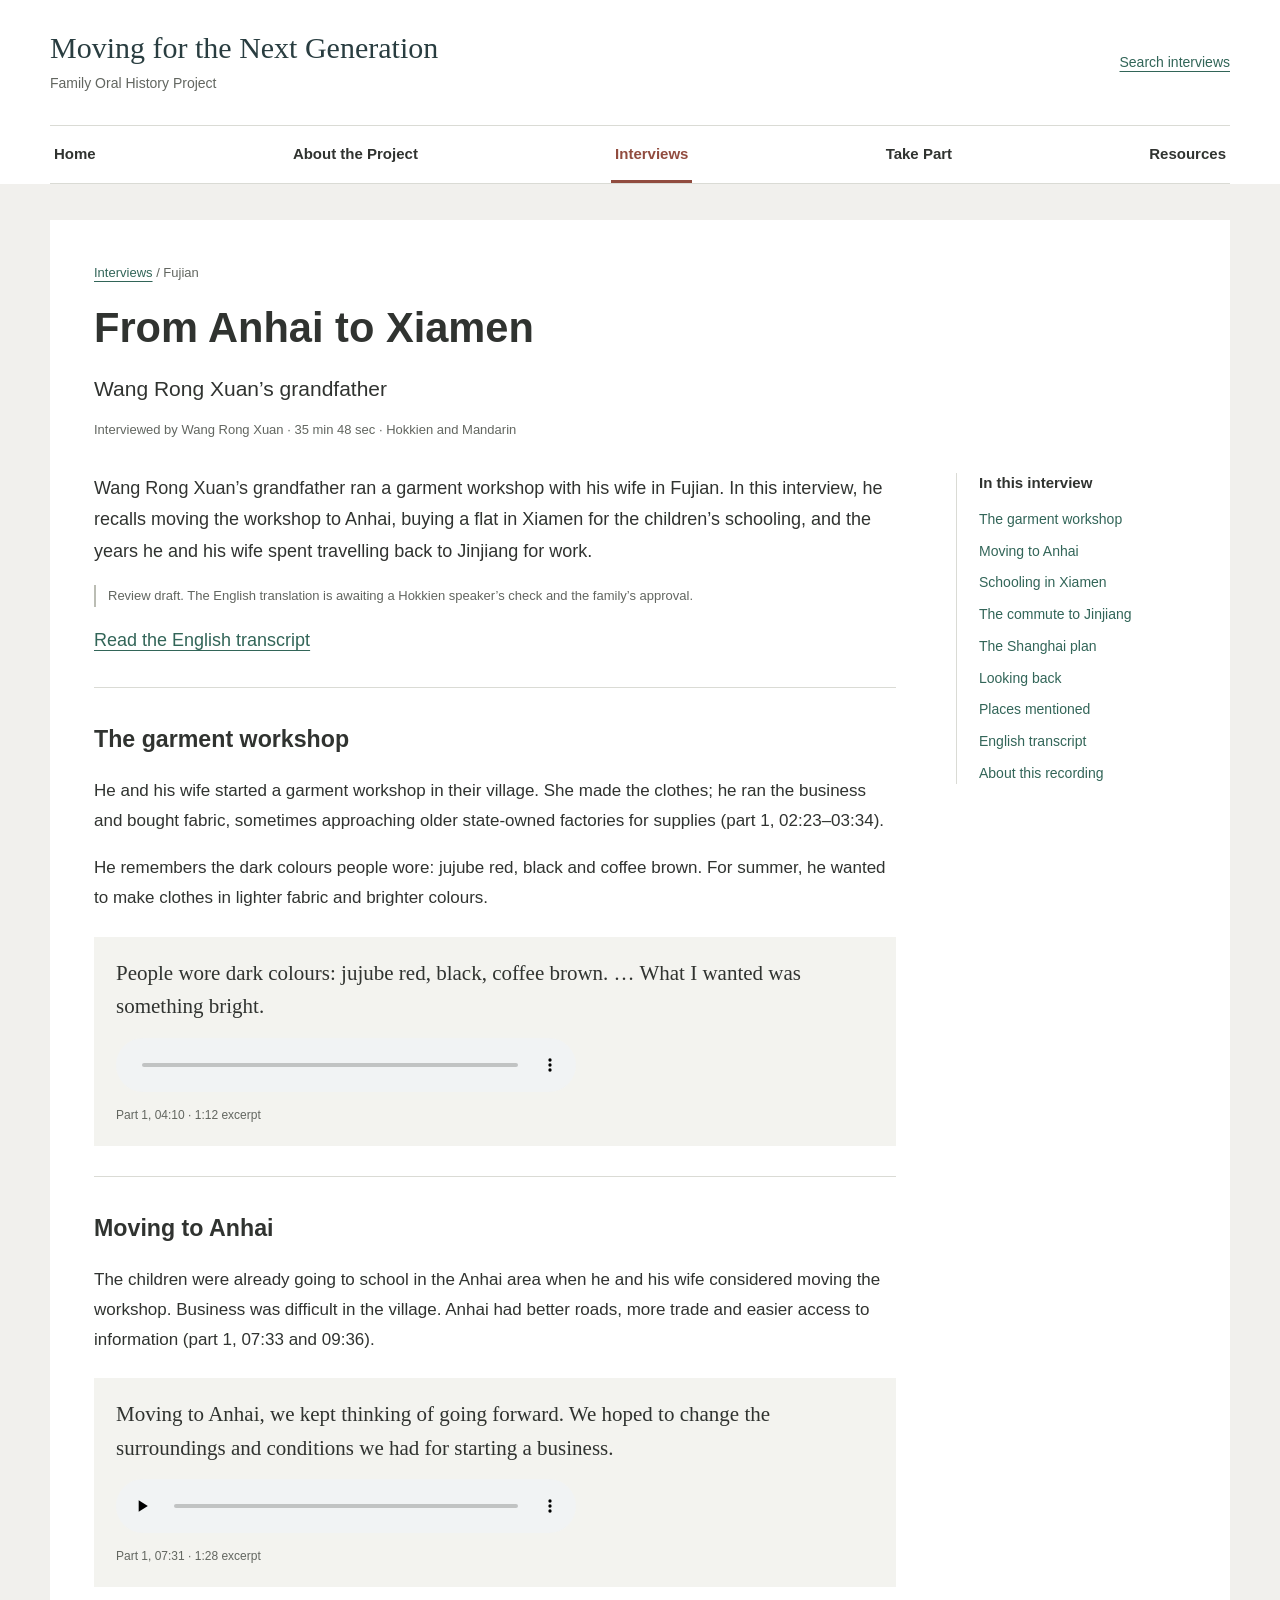
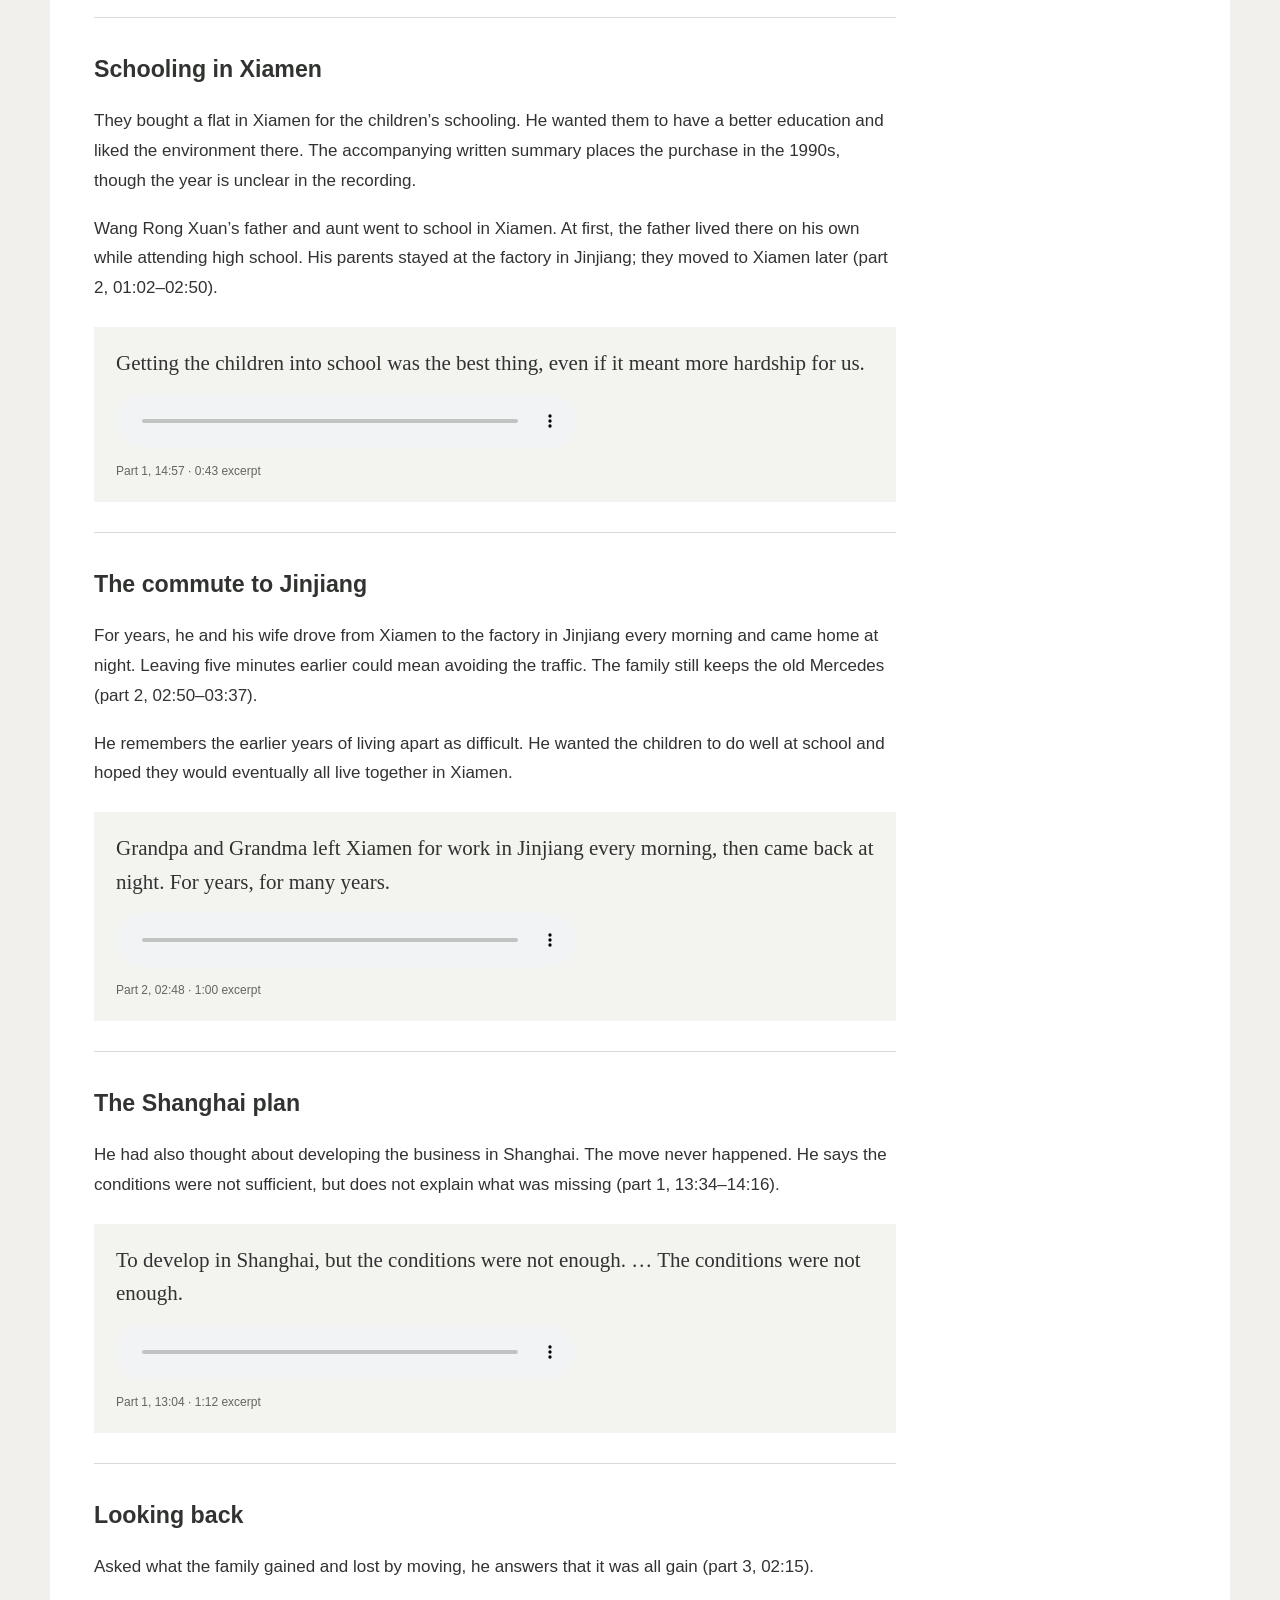
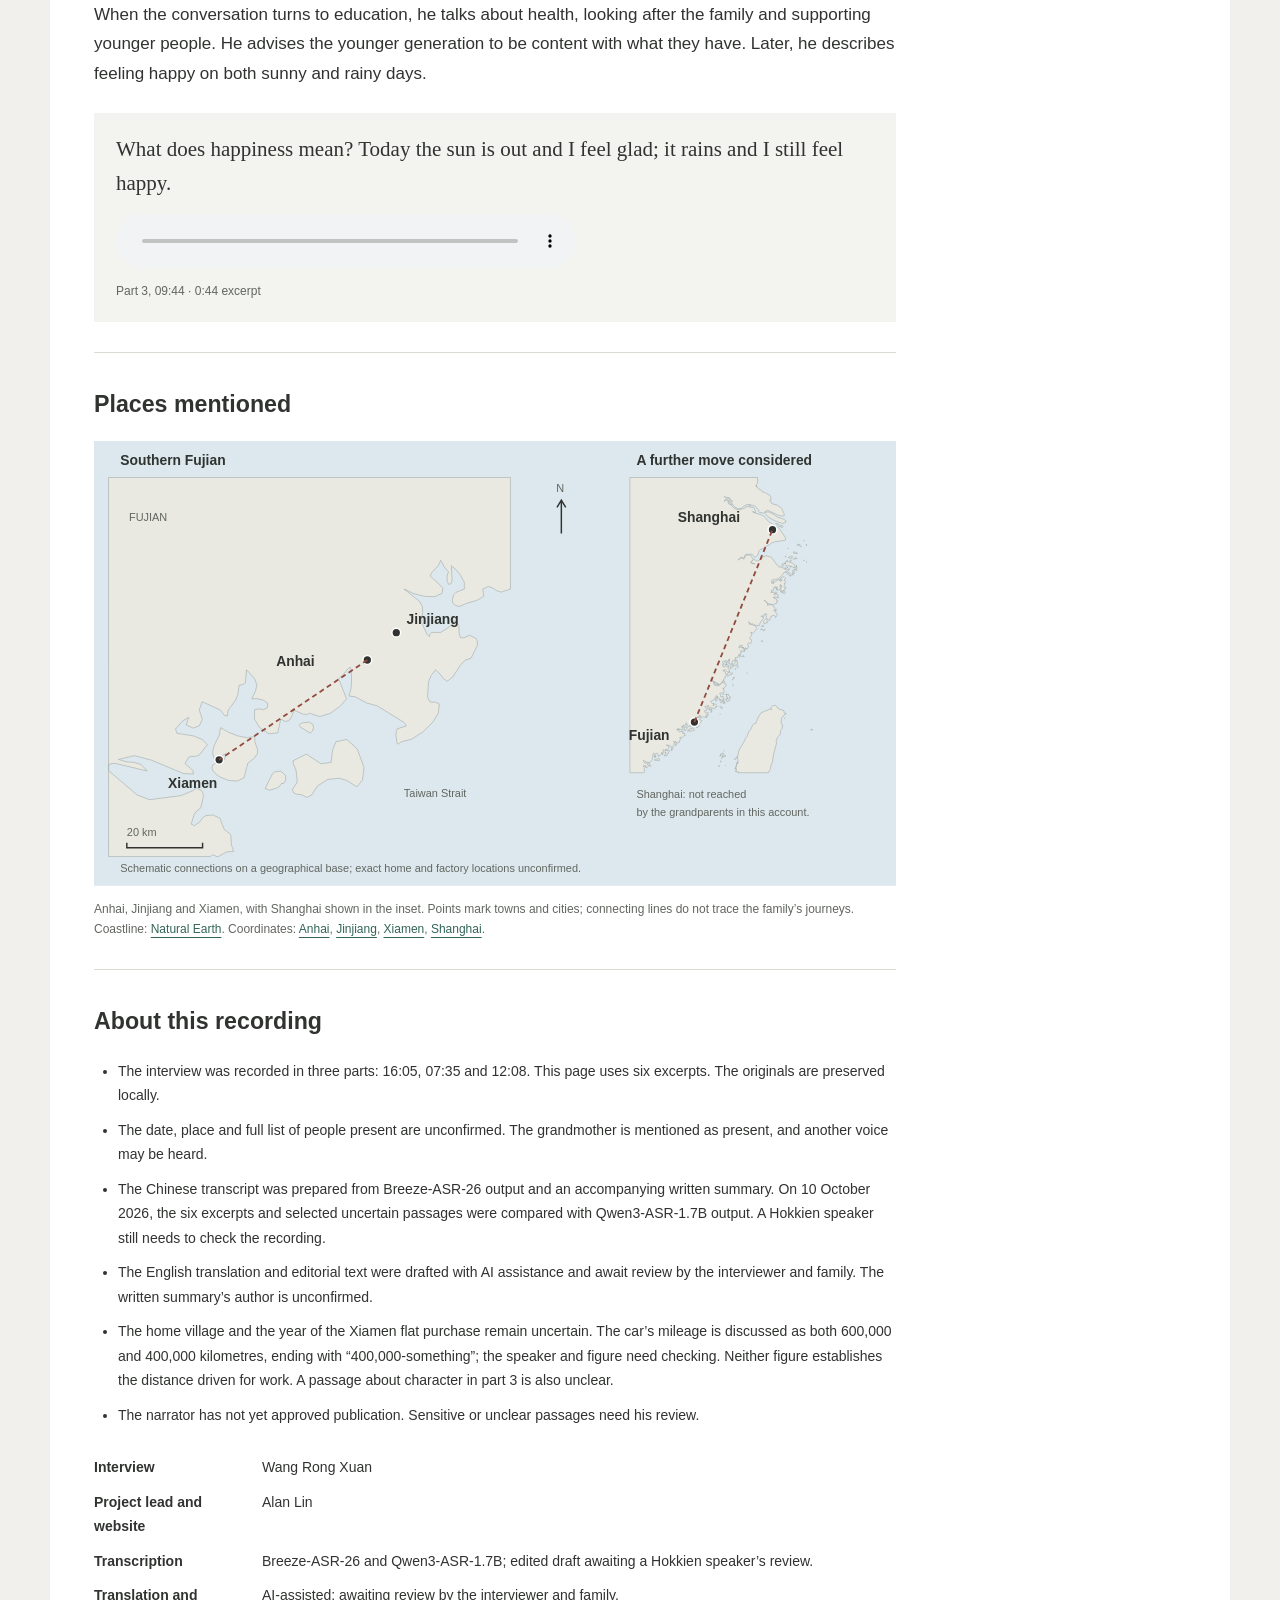
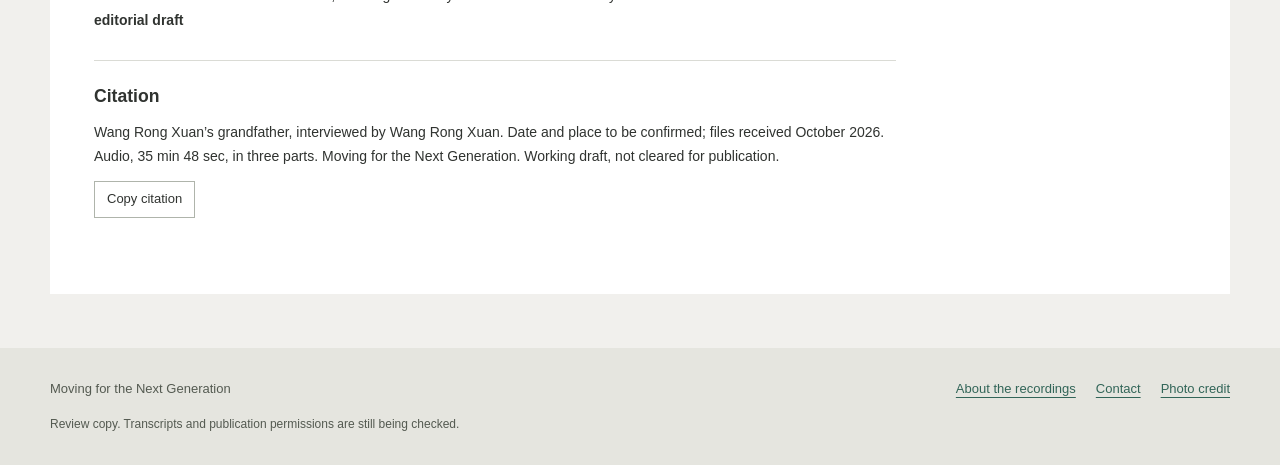
==== stories/wang-grandfather/index.html @ 61aa1e89 "Publish OralHistory review from be921369178756eb2e7baa8b23d36d819abfa63a" ====
<!doctype html>
<html lang="en"><head><meta charset="utf-8"><meta name="viewport" content="width=device-width, initial-scale=1">
<meta name="robots" content="noindex,nofollow"><title>From Anhai to Xiamen · Moving for the Next Generation</title>
<meta name="description" content="Family interviews about work, education and moving home.">
<link rel="stylesheet" href="../../assets/site.css"><script src="../../assets/site.js" defer></script></head>
<body><a class="skip" href="#main">Skip to content</a>
<header class="site-header"><div class="mast wrap"><a class="brand" href="../../index.html"><span>Moving for the Next Generation</span><small>Family Oral History Project</small></a><a class="header-search" href="../../interviews.html#search">Search interviews</a></div>
<nav class="nav wrap" aria-label="Main navigation"><a href="../../index.html">Home</a><a href="../../about.html">About the Project</a><a href="../../interviews.html" aria-current="page">Interviews</a><a href="../../participate.html">Take Part</a><a href="../../resources.html">Resources</a></nav></header>
<main id="main" class="wrap page story"><header class="story-heading"><p class="breadcrumbs"><a href="../../interviews.html">Interviews</a> / Fujian</p><h1>From Anhai to Xiamen</h1><p class="narrator">Wang Rong Xuan’s grandfather</p><p class="meta">Interviewed by Wang Rong Xuan · 35 min 48 sec · Hokkien and Mandarin</p></header>
<div class="document"><article><div class="story-intro prose"><p>Wang Rong Xuan’s grandfather ran a garment workshop with his wife in Fujian. In this interview, he recalls moving the workshop to Anhai, buying a flat in Xiamen for the children’s schooling, and the years he and his wife spent travelling back to Jinjiang for work.</p><p class="editor-note">Review draft. The English translation is awaiting a Hokkien speaker’s check and the family’s approval.</p><p><a href="transcript.html">Read the English transcript</a></p></div><section class="chapter" id="cloth"><h2>The garment workshop</h2><div class="prose"><p>He and his wife started a garment workshop in their village. She made the clothes; he ran the business and bought fabric, sometimes approaching older state-owned factories for supplies (part 1, 02:23–03:34).</p><p>He remembers the dark colours people wore: jujube red, black and coffee brown. For summer, he wanted to make clothes in lighter fabric and brighter colours.</p></div><figure class="clip"><blockquote>People wore dark colours: jujube red, black, coffee brown. … What I wanted was something bright.</blockquote><audio controls preload="none" aria-label="Listen: The garment workshop"><source src="audio/cloth.mp3" type="audio/mpeg">Your browser cannot play this audio.</audio><figcaption>Part 1, 04:10 · 1:12 excerpt</figcaption></figure></section><section class="chapter" id="anhai"><h2>Moving to Anhai</h2><div class="prose"><p>The children were already going to school in the Anhai area when he and his wife considered moving the workshop. Business was difficult in the village. Anhai had better roads, more trade and easier access to information (part 1, 07:33 and 09:36).</p></div><figure class="clip"><blockquote>Moving to Anhai, we kept thinking of going forward. We hoped to change the surroundings and conditions we had for starting a business.</blockquote><audio controls preload="none" aria-label="Listen: Moving to Anhai"><source src="audio/anhai.mp3" type="audio/mpeg">Your browser cannot play this audio.</audio><figcaption>Part 1, 07:31 · 1:28 excerpt</figcaption></figure></section><section class="chapter" id="school"><h2>Schooling in Xiamen</h2><div class="prose"><p>They bought a flat in Xiamen for the children’s schooling. He wanted them to have a better education and liked the environment there. The accompanying written summary places the purchase in the 1990s, though the year is unclear in the recording.</p><p>Wang Rong Xuan’s father and aunt went to school in Xiamen. At first, the father lived there on his own while attending high school. His parents stayed at the factory in Jinjiang; they moved to Xiamen later (part 2, 01:02–02:50).</p></div><figure class="clip"><blockquote>Getting the children into school was the best thing, even if it meant more hardship for us.</blockquote><audio controls preload="none" aria-label="Listen: Schooling in Xiamen"><source src="audio/school.mp3" type="audio/mpeg">Your browser cannot play this audio.</audio><figcaption>Part 1, 14:57 · 0:43 excerpt</figcaption></figure></section><section class="chapter" id="car"><h2>The commute to Jinjiang</h2><div class="prose"><p>For years, he and his wife drove from Xiamen to the factory in Jinjiang every morning and came home at night. Leaving five minutes earlier could mean avoiding the traffic. The family still keeps the old Mercedes (part 2, 02:50–03:37).</p><p>He remembers the earlier years of living apart as difficult. He wanted the children to do well at school and hoped they would eventually all live together in Xiamen.</p></div><figure class="clip"><blockquote>Grandpa and Grandma left Xiamen for work in Jinjiang every morning, then came back at night. For years, for many years.</blockquote><audio controls preload="none" aria-label="Listen: The commute to Jinjiang"><source src="audio/car.mp3" type="audio/mpeg">Your browser cannot play this audio.</audio><figcaption>Part 2, 02:48 · 1:00 excerpt</figcaption></figure></section><section class="chapter" id="shanghai"><h2>The Shanghai plan</h2><div class="prose"><p>He had also thought about developing the business in Shanghai. The move never happened. He says the conditions were not sufficient, but does not explain what was missing (part 1, 13:34–14:16).</p></div><figure class="clip"><blockquote>To develop in Shanghai, but the conditions were not enough. … The conditions were not enough.</blockquote><audio controls preload="none" aria-label="Listen: The Shanghai plan"><source src="audio/shanghai.mp3" type="audio/mpeg">Your browser cannot play this audio.</audio><figcaption>Part 1, 13:04 · 1:12 excerpt</figcaption></figure></section><section class="chapter" id="happiness"><h2>Looking back</h2><div class="prose"><p>Asked what the family gained and lost by moving, he answers that it was all gain (part 3, 02:15).</p><p>When the conversation turns to education, he talks about health, looking after the family and supporting younger people. He advises the younger generation to be content with what they have. Later, he describes feeling happy on both sunny and rainy days.</p></div><figure class="clip"><blockquote>What does happiness mean? Today the sun is out and I feel glad; it rains and I still feel happy.</blockquote><audio controls preload="none" aria-label="Listen: Looking back"><source src="audio/happiness.mp3" type="audio/mpeg">Your browser cannot play this audio.</audio><figcaption>Part 3, 09:44 · 0:44 excerpt</figcaption></figure></section><section class="chapter" id="route"><h2>Places mentioned</h2><figure class="mapfig"><svg xmlns="http://www.w3.org/2000/svg" viewBox="0 0 1100 610" role="img" aria-labelledby="map-title map-desc"><title id="map-title">Anhai, Jinjiang and Xiamen, with Shanghai in an inset</title><desc id="map-desc">Geographical context on the Fujian coast. Lines indicate relationships between cities, not the family’s precise road route. The workshop and home locations remain unknown.</desc><!-- Equirectangular, x multiplied by cos(reference latitude). Natural Earth 1:10m land. -->
<style>.map-land{fill:var(--map-land,#e7e9e1);stroke:var(--map-line,#9aa1ad);stroke-width:.8}.map-sea{fill:var(--map-sea,#d9e2ec)}.map-label{font:600 19px Arial,sans-serif;fill:var(--ink,#1d2130)}.map-note{font:15px Arial,sans-serif;fill:var(--muted,#555b69)}.map-route{fill:none;stroke:var(--accent,#b8304a);stroke-width:2.5;stroke-dasharray:7 5}.map-dot{fill:var(--ink,#1d2130);stroke:var(--paper,#f5f6f2);stroke-width:2}</style>
<rect width="1100" height="610" class="map-sea"/>
<path class="map-land" fill-rule="evenodd" d="M20.0,570.0 L20.0,50.0 L571.2,50.0 L571.2,203.1 L558.5,207.3 L551.6,205.0 L546.4,201.3 L540.8,199.6 L533.2,203.0 L534.5,213.0 L525.0,218.7 L511.5,222.5 L500.9,227.0 L495.6,225.3 L492.3,222.4 L491.4,217.8 L493.3,210.9 L496.5,207.6 L508.0,203.0 L507.9,194.1 L503.2,184.7 L496.4,176.4 L490.1,171.1 L491.1,190.5 L490.1,195.1 L486.6,196.9 L484.5,192.5 L484.2,185.5 L486.2,179.3 L480.5,172.8 L475.5,163.6 L472.3,170.8 L463.1,180.5 L461.1,185.4 L472.5,195.4 L478.5,202.2 L477.3,209.1 L466.8,213.6 L452.6,213.0 L437.7,209.0 L425.3,203.0 L446.7,220.0 L450.4,227.0 L450.8,235.3 L449.4,242.1 L449.3,249.1 L457.0,265.4 L459.9,268.3 L461.1,264.5 L462.9,262.5 L475.5,262.5 L485.4,256.4 L491.1,251.3 L493.3,246.4 L498.2,249.4 L500.3,253.2 L500.9,264.5 L502.9,269.9 L507.5,269.9 L515.2,266.5 L523.7,270.8 L525.5,273.8 L526.0,280.1 L517.0,298.0 L509.2,300.5 L503.0,306.8 L491.8,323.9 L484.8,329.4 L479.7,326.5 L474.8,319.8 L468.3,313.8 L462.0,322.3 L458.8,330.9 L457.5,351.7 L461.0,358.0 L468.2,358.3 L473.6,360.7 L472.2,373.4 L464.4,386.0 L450.7,399.3 L435.1,409.3 L421.7,412.4 L417.5,415.6 L415.8,415.1 L414.1,404.2 L414.4,399.0 L416.0,394.8 L428.5,390.8 L424.8,385.7 L388.1,363.1 L374.2,359.5 L358.7,351.0 L349.7,349.7 L352.1,341.9 L353.1,333.7 L353.3,316.0 L351.3,310.2 L346.8,314.1 L341.0,321.5 L335.4,326.0 L346.4,353.6 L337.5,363.9 L324.4,373.4 L309.6,378.0 L295.6,373.4 L291.6,375.3 L286.2,374.5 L274.1,369.0 L271.9,376.6 L268.3,382.6 L263.1,384.9 L256.1,381.6 L251.9,400.3 L239.9,401.6 L227.0,392.9 L220.1,381.6 L220.3,369.0 L225.6,367.3 L232.6,368.5 L238.3,365.5 L237.9,359.2 L231.9,355.3 L223.6,353.5 L216.5,353.6 L221.5,343.1 L223.5,334.6 L220.2,325.7 L209.2,313.8 L207.6,331.6 L204.2,333.9 L199.2,334.9 L197.1,348.3 L193.7,356.2 L184.2,369.0 L182.9,377.0 L179.2,376.6 L173.4,369.0 L148.3,357.6 L144.4,369.0 L148.5,381.6 L144.6,390.5 L136.1,393.8 L126.5,389.5 L129.9,378.9 L121.0,384.3 L111.8,395.1 L113.8,401.0 L135.9,404.4 L148.1,409.2 L155.5,416.4 L144.3,430.8 L139.2,432.5 L132.3,432.7 L129.9,433.9 L124.7,442.4 L135.6,451.8 L136.4,456.9 L122.9,456.2 L78.7,437.7 L55.5,431.6 L33.6,436.8 L44.3,440.0 L54.8,440.8 L64.5,443.7 L73.1,452.6 L28.2,442.0 L20.0,443.5 L20.0,452.2 L59.2,485.5 L76.3,492.0 L119.4,486.4 L135.2,479.8 L140.8,475.9 L147.5,479.5 L149.9,483.9 L149.6,489.3 L146.4,503.2 L140.8,507.5 L137.5,511.8 L133.3,525.6 L137.7,527.5 L144.6,523.0 L148.3,517.7 L152.8,514.0 L162.7,512.9 L172.5,517.2 L178.7,532.9 L186.1,538.5 L187.8,541.5 L188.3,552.9 L191.4,563.0 L182.1,563.6 L170.4,570.0 L168.3,570.0 L162.7,567.4 L159.4,570.0 Z"/>
<path class="map-land" fill-rule="evenodd" d="M331.9,412.4 L346.8,409.4 L361.0,422.4 L370.3,447.6 L368.2,465.1 L360.6,474.4 L347.0,465.8 L336.9,462.5 L320.7,464.2 L306.5,473.2 L298.7,485.4 L292.0,488.8 L284.2,485.0 L278.8,484.7 L274.0,482.6 L271.7,478.5 L278.3,468.9 L278.6,464.8 L277.0,451.2 L273.5,442.9 L273.0,438.6 L291.2,429.4 L311.2,442.6 L325.2,440.9 L327.3,423.4 L331.9,412.4 Z"/>
<path class="map-land" fill-rule="evenodd" d="M173.6,393.1 L183.8,399.2 L197.4,404.5 L210.6,407.1 L220.2,405.3 L220.7,412.5 L224.4,423.8 L224.1,428.9 L219.9,435.1 L211.0,441.8 L205.7,461.9 L196.6,466.4 L184.8,465.6 L173.3,461.1 L167.5,457.2 L163.5,452.9 L161.7,448.5 L162.8,444.3 L167.8,441.4 L174.0,440.2 L179.1,437.2 L180.7,428.9 L168.2,435.8 L164.2,434.8 L162.8,426.8 L164.5,418.5 L171.9,403.4 L173.6,393.1 Z"/>
<path class="map-land" fill-rule="evenodd" d="M259.5,455.5 L262.9,459.2 L262.8,465.4 L260.1,469.6 L256.9,469.8 L253.5,474.6 L251.0,475.9 L240.6,479.0 L234.7,476.6 L244.7,456.7 L247.3,454.0 L255.7,452.8 L259.5,455.5 Z"/>
<path class="map-land" fill-rule="evenodd" d="M296.4,400.6 L283.1,392.4 L281.3,390.1 L283.0,387.9 L286.1,386.6 L295.0,385.6 L300.2,388.8 L301.1,393.4 L299.6,397.9 L296.4,400.6 Z"/>
<circle class="map-dot" cx="374.9" cy="300.4" r="6"/><text class="map-label" x="249.9" y="308.4">Anhai</text>
<circle class="map-dot" cx="171.6" cy="437.3" r="6"/><text class="map-label" x="101.6" y="475.3">Xiamen</text>
<circle class="map-dot" cx="414.6" cy="262.9" r="6"/><text class="map-label" x="428.6" y="250.9">Jinjiang</text>
<path class="map-route" d="M374.9,300.4 L171.6,437.3"/>
<text x="36" y="33" class="map-label">Southern Fujian</text>
<text x="48" y="110" class="map-note">FUJIAN</text>
<text x="425" y="488" class="map-note">Taiwan Strait</text>

<path d="M45,551 v7 h103.92 v-7" fill="none" stroke="var(--ink,#1d2130)" stroke-width="2"/><text x="45" y="542" class="map-note">20 km</text>
<path d="M641 127 V81 m-6 10 6-10 6 10" stroke="var(--ink,#1d2130)" fill="none" stroke-width="2"/><text x="634" y="70" class="map-note">N</text>
<path class="map-land" fill-rule="evenodd" d="M735.0,455.0 L735.0,50.0 L910.0,50.0 L910.4,57.6 L908.5,59.9 L908.8,62.6 L908.1,61.2 L907.7,62.2 L910.5,63.8 L911.8,66.0 L916.9,68.8 L917.4,70.3 L919.4,70.4 L927.7,74.9 L928.8,80.4 L926.7,81.1 L928.1,83.7 L929.0,83.9 L929.7,85.9 L937.2,88.0 L943.2,92.4 L946.8,100.4 L946.5,102.4 L943.0,103.0 L938.0,101.7 L924.0,94.9 L917.9,98.7 L913.0,98.0 L911.7,96.8 L911.7,94.9 L907.0,89.6 L900.7,87.4 L895.6,87.2 L891.0,89.5 L887.6,92.6 L882.7,92.8 L877.8,89.9 L874.9,85.5 L875.3,81.7 L874.5,82.5 L872.4,78.4 L869.4,77.3 L867.0,77.5 L865.2,76.0 L864.2,76.1 L866.8,78.7 L865.5,81.6 L864.0,82.5 L865.4,82.6 L867.0,81.0 L870.1,82.2 L869.6,84.7 L870.3,85.9 L872.9,87.0 L878.3,92.5 L882.7,94.1 L886.3,94.2 L893.0,91.7 L894.3,91.2 L894.8,89.5 L904.9,91.4 L907.5,97.4 L906.9,98.2 L904.9,97.6 L903.7,96.1 L904.2,98.0 L914.3,100.9 L919.0,103.3 L925.3,110.6 L939.7,119.6 L947.8,131.7 L948.7,134.4 L948.1,136.1 L933.2,138.4 L928.5,140.4 L925.7,143.0 L921.1,144.6 L918.1,147.5 L913.7,148.9 L911.4,152.3 L911.6,154.4 L910.0,155.2 L910.8,156.3 L907.8,159.1 L906.2,159.6 L903.0,155.5 L895.2,155.2 L893.4,155.7 L891.6,160.4 L887.3,159.4 L883.3,163.4 L887.8,160.3 L890.6,161.8 L891.8,161.4 L894.1,156.6 L900.3,156.4 L904.3,162.1 L900.6,166.5 L902.4,168.1 L906.4,168.8 L906.1,167.9 L902.6,167.5 L901.1,166.4 L904.9,162.4 L910.0,164.6 L913.6,163.0 L919.1,158.3 L922.9,157.4 L929.2,159.6 L937.3,170.8 L940.0,172.4 L939.6,173.1 L941.2,172.6 L946.5,174.8 L947.3,176.1 L954.2,175.4 L953.7,176.7 L945.0,181.5 L944.6,183.3 L938.4,189.2 L934.3,189.6 L932.8,191.3 L932.1,189.8 L929.7,190.8 L929.6,195.2 L931.9,192.4 L931.1,196.2 L934.2,192.8 L939.2,190.2 L939.9,191.0 L941.1,190.5 L941.6,193.0 L942.8,192.2 L944.0,190.3 L940.4,189.9 L942.3,187.7 L946.5,186.0 L948.5,188.0 L947.8,190.2 L946.4,190.8 L948.5,193.8 L948.0,195.5 L946.8,195.1 L947.1,198.9 L946.0,199.9 L947.4,201.3 L948.6,200.5 L949.3,201.6 L947.9,201.9 L947.5,204.1 L943.9,205.5 L941.9,205.2 L942.4,199.6 L943.9,199.1 L942.0,198.7 L941.9,196.8 L940.9,197.4 L941.5,201.7 L939.7,204.6 L937.1,204.6 L936.7,199.6 L936.3,204.4 L934.3,199.6 L934.3,200.8 L932.6,200.8 L931.8,204.8 L931.0,204.0 L930.1,205.5 L928.4,205.5 L930.1,206.6 L928.2,207.7 L936.0,207.4 L935.8,209.6 L933.0,209.5 L932.8,211.2 L933.7,210.0 L936.8,209.9 L938.5,211.3 L937.2,212.5 L939.5,214.1 L938.3,215.5 L934.8,213.5 L934.2,214.8 L932.3,213.8 L931.4,214.9 L935.6,216.4 L936.1,218.4 L937.8,219.1 L936.5,219.9 L937.5,220.5 L935.9,221.6 L936.0,222.7 L931.8,224.1 L926.4,223.7 L922.3,221.6 L921.5,219.8 L918.9,218.2 L924.5,223.2 L923.0,225.2 L928.6,224.3 L932.0,225.9 L934.6,232.1 L932.1,232.7 L935.5,233.2 L934.7,234.6 L937.3,238.8 L934.7,242.1 L934.6,240.3 L933.2,239.5 L930.7,239.1 L929.4,240.5 L928.4,240.2 L928.7,242.1 L926.8,243.4 L927.2,245.5 L926.2,246.6 L921.8,242.8 L922.7,241.6 L921.1,239.1 L923.3,237.7 L919.8,236.9 L918.5,240.1 L914.7,240.2 L915.9,241.2 L918.2,241.0 L918.3,243.0 L914.1,248.3 L912.6,253.0 L907.3,252.9 L904.2,251.0 L899.7,250.8 L898.0,247.9 L899.1,251.4 L902.1,251.6 L907.9,254.3 L909.1,257.3 L903.9,264.0 L900.8,262.1 L902.2,266.3 L899.4,269.9 L900.2,272.1 L902.4,273.5 L900.8,277.6 L897.6,276.7 L896.1,279.0 L897.7,280.0 L896.6,284.8 L894.8,285.6 L894.5,284.1 L893.1,284.0 L893.4,286.0 L891.5,283.4 L888.9,283.2 L889.2,280.1 L886.0,280.4 L886.8,281.2 L886.1,282.1 L885.0,280.9 L884.6,284.2 L887.2,282.6 L889.0,284.3 L890.5,283.2 L891.1,284.5 L890.5,285.7 L893.1,287.0 L891.4,287.0 L892.6,287.3 L891.2,287.9 L892.2,288.7 L891.5,289.0 L886.8,287.6 L888.0,290.4 L885.8,291.5 L887.2,293.1 L883.4,293.7 L886.5,294.4 L885.9,296.4 L882.5,295.9 L881.5,297.6 L879.2,297.1 L880.0,297.5 L878.9,299.6 L882.6,301.2 L881.5,302.8 L883.4,304.3 L881.7,305.6 L882.8,307.3 L880.9,308.5 L880.9,307.3 L876.6,308.7 L875.7,310.8 L872.6,312.3 L872.8,309.3 L877.5,307.0 L880.9,301.2 L875.4,301.4 L875.7,302.8 L873.7,307.0 L872.9,307.0 L871.9,304.5 L870.6,305.6 L871.0,302.4 L872.3,301.5 L870.6,301.5 L870.8,300.4 L872.5,299.0 L870.2,299.9 L869.3,303.6 L866.8,300.6 L866.5,302.6 L868.2,305.2 L864.7,303.2 L864.0,301.2 L862.0,303.2 L862.3,304.8 L864.0,305.4 L863.7,307.3 L861.6,306.9 L863.7,310.4 L866.4,308.4 L870.3,310.1 L869.7,311.9 L871.6,315.1 L870.6,316.8 L869.5,317.0 L865.7,313.3 L862.5,315.1 L865.5,315.8 L866.7,320.7 L869.0,320.2 L869.3,318.4 L871.8,316.2 L872.3,318.2 L876.2,318.7 L873.7,320.8 L870.9,320.6 L870.6,322.0 L865.7,322.5 L865.0,323.2 L866.2,324.5 L863.7,326.4 L863.7,327.6 L858.7,334.2 L845.6,327.6 L849.3,330.0 L851.1,334.8 L854.1,335.8 L858.0,335.0 L860.8,331.7 L862.5,331.5 L867.1,333.4 L866.4,336.5 L864.3,337.8 L863.7,339.8 L862.5,338.7 L864.5,343.2 L863.4,346.2 L861.4,345.4 L858.3,346.2 L859.9,351.1 L863.0,350.3 L862.6,351.8 L863.5,352.6 L862.5,353.1 L863.7,353.4 L862.8,354.2 L864.7,355.3 L864.2,356.2 L865.4,358.1 L864.5,359.2 L865.7,359.5 L863.0,360.0 L863.7,359.0 L862.9,355.1 L861.5,355.3 L861.7,358.7 L859.6,359.0 L860.4,354.8 L858.9,354.8 L858.3,356.2 L858.3,353.5 L855.0,352.7 L855.9,350.1 L855.2,350.6 L854.5,349.3 L853.2,349.5 L853.8,350.2 L852.2,350.9 L850.8,354.5 L845.9,357.0 L848.5,360.8 L849.6,359.5 L850.3,361.2 L848.8,362.3 L849.5,363.5 L851.0,360.6 L852.2,360.6 L854.7,363.2 L854.6,364.2 L852.3,364.2 L852.6,366.3 L851.4,366.9 L850.5,366.2 L848.6,366.9 L847.4,365.1 L846.4,365.3 L846.0,366.6 L847.8,368.3 L845.6,368.5 L845.8,369.5 L844.6,368.9 L844.6,367.4 L843.9,368.9 L843.3,368.3 L844.7,365.2 L841.2,364.8 L843.3,362.7 L837.8,364.1 L839.2,366.7 L841.4,366.6 L840.2,369.6 L837.2,370.0 L836.9,371.0 L840.6,373.9 L842.4,372.0 L841.7,374.2 L842.2,375.9 L842.9,375.6 L841.5,376.7 L839.1,375.9 L839.1,377.8 L841.3,378.3 L840.6,379.2 L834.8,378.4 L832.1,380.3 L831.5,379.7 L832.6,378.0 L831.4,376.4 L831.2,378.2 L830.4,375.9 L829.4,377.4 L830.5,379.1 L827.0,378.6 L828.4,379.8 L829.3,383.2 L831.6,381.7 L832.3,383.3 L833.8,383.6 L831.0,387.5 L829.9,386.4 L829.5,387.0 L829.2,389.1 L830.2,390.6 L828.7,392.4 L826.3,393.5 L827.2,391.8 L821.8,388.9 L821.9,386.2 L820.9,387.3 L821.0,389.9 L819.1,390.9 L816.7,390.3 L814.4,392.6 L813.0,391.2 L814.2,389.6 L812.8,389.2 L813.2,387.9 L812.3,386.4 L810.5,390.8 L808.1,389.5 L807.9,391.8 L806.6,391.7 L806.9,391.0 L805.6,392.1 L808.6,393.6 L806.5,395.4 L807.3,396.4 L801.8,394.7 L800.3,395.0 L803.0,396.1 L799.1,395.6 L803.2,398.9 L808.1,398.0 L807.1,401.3 L809.8,400.7 L811.0,403.9 L809.1,404.2 L805.8,407.9 L804.5,405.9 L803.2,407.0 L804.3,408.0 L802.7,413.4 L800.8,413.5 L797.5,418.2 L797.1,416.5 L799.3,413.6 L798.0,413.9 L798.1,411.7 L796.7,413.1 L794.6,412.0 L796.1,413.1 L795.6,416.4 L794.0,418.2 L793.6,422.8 L791.9,425.1 L792.1,420.5 L791.2,418.4 L785.7,416.7 L785.4,418.0 L787.5,418.1 L788.6,419.6 L788.3,421.3 L786.3,423.6 L784.4,422.8 L782.2,424.2 L780.7,423.3 L780.7,429.2 L780.0,430.1 L779.3,430.5 L779.0,426.9 L778.6,429.5 L773.8,432.7 L773.2,428.6 L771.6,428.3 L769.0,430.3 L767.8,429.2 L768.6,428.3 L767.8,428.2 L766.2,430.4 L766.6,432.3 L765.4,434.3 L766.0,436.8 L762.7,440.8 L758.5,440.6 L753.7,438.0 L753.7,439.7 L755.5,441.9 L761.8,441.8 L762.8,445.3 L763.8,445.4 L763.0,446.4 L758.9,443.6 L760.6,445.1 L758.1,448.4 L757.0,447.8 L756.9,445.3 L753.2,445.5 L753.8,446.9 L755.2,446.0 L756.6,446.5 L754.5,449.1 L755.1,454.2 L753.9,455.0 Z"/>
<path class="map-land" fill-rule="evenodd" d="M773.3,435.8 L775.3,435.5 L775.4,438.8 L768.7,437.6 L773.3,435.8 Z"/>
<path class="map-land" fill-rule="evenodd" d="M853.2,332.0 L856.8,334.4 L851.5,333.4 L849.8,329.5 L853.2,332.0 Z"/>
<path class="map-land" fill-rule="evenodd" d="M958.1,158.8 L956.8,159.7 L957.9,160.3 L956.8,161.7 L952.2,159.7 L957.1,157.5 L958.1,158.8 Z"/>
<path class="map-land" fill-rule="evenodd" d="M963.8,153.0 L964.7,154.7 L959.3,153.8 L959.6,152.0 L963.8,153.0 Z"/>
<path class="map-land" fill-rule="evenodd" d="M943.8,115.8 L945.3,117.4 L943.6,119.2 L942.2,116.1 L943.8,115.8 Z"/>
<path class="map-land" fill-rule="evenodd" d="M873.8,85.4 L874.5,87.5 L870.6,85.6 L871.6,82.2 L869.1,81.3 L867.9,79.5 L869.1,78.6 L871.4,79.3 L873.8,85.4 Z"/>
<path class="map-land" fill-rule="evenodd" d="M948.0,207.2 L947.2,209.5 L945.6,209.1 L944.8,206.0 L946.9,205.2 L948.0,207.2 Z"/>
<path class="map-land" fill-rule="evenodd" d="M945.3,168.4 L946.4,170.5 L944.6,172.4 L943.4,171.6 L943.6,169.7 L944.3,168.0 L945.3,168.4 Z"/>
<path class="map-land" fill-rule="evenodd" d="M941.1,115.9 L941.2,118.0 L934.7,113.1 L938.5,114.0 L941.1,115.9 Z"/>
<path class="map-land" fill-rule="evenodd" d="M922.9,246.8 L923.8,249.0 L922.3,248.7 L922.1,249.9 L919.2,250.8 L918.1,247.0 L922.0,243.6 L923.4,244.6 L922.9,246.8 Z"/>
<path class="map-land" fill-rule="evenodd" d="M820.6,393.3 L822.6,394.0 L823.1,397.0 L822.6,397.7 L819.9,397.0 L817.9,398.7 L816.7,398.2 L816.6,395.2 L817.8,394.5 L820.2,395.3 L820.6,393.3 Z"/>
<path class="map-land" fill-rule="evenodd" d="M872.5,352.3 L871.6,351.9 L870.8,353.1 L872.5,355.3 L869.9,355.8 L869.4,357.6 L867.4,356.8 L867.7,354.3 L866.5,354.5 L866.5,353.7 L870.1,352.9 L868.3,352.7 L868.3,350.1 L867.0,349.9 L868.4,347.8 L870.2,347.3 L870.2,349.0 L873.6,351.5 L872.5,352.3 Z"/>
<path class="map-land" fill-rule="evenodd" d="M961.3,170.5 L960.1,174.2 L957.8,172.4 L953.1,170.9 L950.2,171.6 L948.6,169.1 L948.2,165.7 L953.2,165.7 L959.9,168.8 L961.3,170.5 Z"/>
<path class="map-land" fill-rule="evenodd" d="M787.5,424.5 L789.6,425.0 L788.1,426.2 L787.9,428.2 L785.8,428.8 L786.2,431.4 L782.2,431.8 L784.8,427.5 L782.9,427.1 L784.2,425.5 L784.1,423.9 L787.5,424.5 Z"/>
<path class="map-land" fill-rule="evenodd" d="M985.3,396.7 L983.1,396.1 L985.3,395.3 Z"/>
<path class="map-land" fill-rule="evenodd" d="M878.8,436.7 L882.5,432.7 L878.3,437.5 L878.8,436.7 Z"/>
<path class="map-land" fill-rule="evenodd" d="M770.6,432.2 L770.3,433.8 L768.5,433.7 L770.6,432.2 Z"/>
<path class="map-land" fill-rule="evenodd" d="M862.0,365.5 L861.2,367.3 L858.2,364.4 L859.1,363.8 L862.0,365.5 Z"/>
<path class="map-land" fill-rule="evenodd" d="M854.7,351.0 L854.3,356.3 L852.9,356.9 L852.3,354.4 L853.3,351.9 L854.7,351.0 Z"/>
<path class="map-land" fill-rule="evenodd" d="M864.7,329.1 L865.3,330.3 L864.5,330.9 L862.1,329.6 L863.7,328.3 L864.7,329.1 Z"/>
<path class="map-land" fill-rule="evenodd" d="M889.7,295.4 L890.4,294.1 L891.8,295.6 L889.7,295.4 Z"/>
<path class="map-land" fill-rule="evenodd" d="M916.4,273.6 L917.5,274.7 L916.2,274.6 L916.2,275.3 L915.4,274.2 L916.4,273.6 Z"/>
<path class="map-land" fill-rule="evenodd" d="M920.3,258.0 L919.9,259.8 L917.3,259.9 L920.3,258.0 Z"/>
<path class="map-land" fill-rule="evenodd" d="M915.6,254.5 L916.3,253.2 L918.8,253.9 L915.6,254.5 Z"/>
<path class="map-land" fill-rule="evenodd" d="M944.6,206.8 L943.9,208.2 L941.8,207.0 L942.0,205.9 L944.6,206.8 Z"/>
<path class="map-land" fill-rule="evenodd" d="M960.5,178.9 L960.6,180.6 L957.8,178.1 L959.3,177.7 L960.5,178.9 Z"/>
<path class="map-land" fill-rule="evenodd" d="M948.6,173.7 L949.3,175.2 L947.6,175.4 L947.4,174.0 L948.6,173.7 Z"/>
<path class="map-land" fill-rule="evenodd" d="M961.9,161.7 L959.5,162.0 L961.1,160.5 L964.1,160.7 L964.2,161.6 L963.2,160.8 L961.9,161.7 Z"/>
<path class="map-land" fill-rule="evenodd" d="M968.5,142.3 L968.3,143.1 L964.8,143.0 L964.9,141.4 L968.5,142.3 Z"/>
<path class="map-land" fill-rule="evenodd" d="M809.8,392.0 L813.0,392.8 L813.3,394.5 L811.4,397.1 L809.0,395.9 L810.2,395.1 L809.1,394.3 L809.8,392.0 Z"/>
<path class="map-land" fill-rule="evenodd" d="M954.7,182.3 L956.2,184.7 L955.4,185.5 L955.6,184.7 L954.1,184.9 L952.9,182.6 L950.7,182.7 L952.0,180.4 L953.4,180.0 L954.7,182.3 Z"/>
<path class="map-land" fill-rule="evenodd" d="M963.7,176.2 L963.7,178.3 L962.3,177.1 L962.7,175.7 L961.2,174.4 L961.4,173.2 L964.1,173.4 L963.7,176.2 Z"/>
<path class="map-land" fill-rule="evenodd" d="M865.4,430.6 L866.2,432.8 L865.2,432.2 L862.4,434.1 L861.1,433.1 L863.3,432.8 L862.0,432.2 L862.0,431.1 L865.4,430.6 Z"/>
<path class="map-land" fill-rule="evenodd" d="M859.3,430.6 L860.2,428.7 L859.9,431.9 L858.1,432.2 L859.3,430.6 Z"/>
<path class="map-land" fill-rule="evenodd" d="M862.8,429.6 L861.8,428.1 L862.5,427.5 L863.6,428.5 L862.8,429.6 Z"/>
<path class="map-land" fill-rule="evenodd" d="M944.0,106.4 L948.8,109.1 L948.8,111.7 L944.2,113.2 L934.2,109.6 L925.0,104.4 L920.1,99.2 L921.6,97.4 L925.3,97.4 L930.8,99.8 L937.5,104.6 L944.0,106.4 Z"/>
<path class="map-land" fill-rule="evenodd" d="M946.2,376.0 L943.2,379.9 L942.6,383.0 L942.9,388.4 L945.3,390.3 L943.9,390.6 L943.8,395.0 L941.7,397.0 L941.4,402.0 L937.5,406.7 L935.5,411.4 L936.3,413.9 L932.4,428.3 L930.3,441.1 L928.4,444.7 L928.1,449.1 L925.0,455.0 L883.9,455.0 L884.0,453.7 L882.6,454.7 L881.9,453.0 L880.4,453.6 L880.0,452.3 L881.6,451.1 L880.2,450.5 L881.2,450.2 L880.3,448.3 L882.2,442.1 L883.4,441.9 L882.4,441.6 L882.7,440.4 L883.9,440.4 L882.7,436.7 L883.7,435.1 L882.5,435.2 L882.5,433.9 L884.8,423.6 L892.8,410.6 L893.1,408.3 L895.7,405.2 L898.0,398.9 L901.2,394.9 L903.1,389.9 L905.9,387.5 L907.6,387.5 L911.2,378.7 L914.9,372.8 L927.3,367.6 L929.6,368.5 L928.1,366.2 L930.3,363.4 L933.1,362.4 L935.2,363.0 L939.0,367.6 L946.2,369.7 L946.7,373.1 L949.7,373.9 L946.2,376.0 Z"/>
<path class="map-land" fill-rule="evenodd" d="M879.4,452.6 L879.6,453.2 L879.4,452.6 Z"/>
<path class="map-land" fill-rule="evenodd" d="M879.8,448.9 L879.3,450.1 L879.9,448.2 L879.8,448.9 Z"/>
<path class="map-land" fill-rule="evenodd" d="M857.5,446.0 L857.2,447.2 L857.5,446.0 Z"/>
<path class="map-land" fill-rule="evenodd" d="M880.2,447.3 L880.8,445.9 L880.2,447.3 Z"/>
<path class="map-land" fill-rule="evenodd" d="M857.1,445.8 L856.6,444.9 L857.1,445.8 Z"/>
<path class="map-land" fill-rule="evenodd" d="M865.9,444.3 L866.0,445.0 L865.9,444.3 Z"/>
<path class="map-land" fill-rule="evenodd" d="M881.1,444.1 L881.1,443.0 L881.1,444.1 Z"/>
<path class="map-land" fill-rule="evenodd" d="M881.8,442.4 L882.1,441.4 L881.8,442.4 Z"/>
<path class="map-land" fill-rule="evenodd" d="M882.3,440.2 L882.0,440.8 L882.3,440.2 Z"/>
<path class="map-land" fill-rule="evenodd" d="M860.3,439.8 L859.4,440.5 L859.4,438.6 L860.3,439.8 Z"/>
<path class="map-land" fill-rule="evenodd" d="M861.4,434.9 L860.2,435.3 L861.4,434.9 Z"/>
<path class="map-land" fill-rule="evenodd" d="M768.2,433.1 L769.7,430.7 L769.3,432.8 L768.2,433.1 Z"/>
<path class="map-land" fill-rule="evenodd" d="M864.2,424.6 L863.5,425.5 L864.2,424.6 Z"/>
<path class="map-land" fill-rule="evenodd" d="M815.7,396.4 L815.7,397.3 L814.0,397.8 L815.7,396.4 Z"/>
<path class="map-land" fill-rule="evenodd" d="M818.2,392.5 L817.3,391.6 L818.5,391.7 L818.2,392.5 Z"/>
<path class="map-land" fill-rule="evenodd" d="M947.9,380.2 L947.0,380.1 L947.9,380.2 Z"/>
<path class="map-land" fill-rule="evenodd" d="M859.1,374.2 L858.8,375.0 L859.1,374.2 Z"/>
<path class="map-land" fill-rule="evenodd" d="M846.4,372.5 L846.2,370.7 L847.8,369.8 L846.4,372.5 Z"/>
<path class="map-land" fill-rule="evenodd" d="M866.7,348.2 L866.2,347.6 L867.9,347.1 L867.8,348.1 L866.7,348.2 Z"/>
<path class="map-land" fill-rule="evenodd" d="M863.6,346.9 L862.4,348.2 L863.6,346.9 Z"/>
<path class="map-land" fill-rule="evenodd" d="M877.5,334.9 L876.8,335.6 L877.5,334.9 Z"/>
<path class="map-land" fill-rule="evenodd" d="M875.5,334.4 L876.3,334.5 L875.5,334.4 Z"/>
<path class="map-land" fill-rule="evenodd" d="M875.6,327.0 L876.8,326.7 L875.4,327.9 L875.6,327.0 Z"/>
<path class="map-land" fill-rule="evenodd" d="M877.0,325.7 L876.9,324.6 L878.2,324.1 L878.5,325.2 L877.4,324.8 L877.0,325.7 Z"/>
<path class="map-land" fill-rule="evenodd" d="M895.3,318.6 L895.6,317.8 L896.2,318.3 L895.3,318.6 Z"/>
<path class="map-land" fill-rule="evenodd" d="M879.1,313.1 L880.2,312.3 L880.2,313.2 L879.1,313.1 Z"/>
<path class="map-land" fill-rule="evenodd" d="M882.6,311.0 L882.2,310.4 L883.7,309.0 L882.6,311.0 Z"/>
<path class="map-land" fill-rule="evenodd" d="M869.9,308.9 L869.8,308.1 L871.4,308.2 L869.9,308.9 Z"/>
<path class="map-land" fill-rule="evenodd" d="M866.2,307.6 L865.8,306.4 L869.3,306.2 L866.2,307.6 Z"/>
<path class="map-land" fill-rule="evenodd" d="M875.3,306.0 L874.7,305.5 L876.0,305.3 L876.0,306.6 L875.3,306.0 Z"/>
<path class="map-land" fill-rule="evenodd" d="M889.2,295.8 L888.2,295.7 L889.2,295.8 Z"/>
<path class="map-land" fill-rule="evenodd" d="M915.0,257.8 L916.8,257.9 L914.5,259.1 L915.0,257.8 Z"/>
<path class="map-land" fill-rule="evenodd" d="M936.2,231.3 L935.7,232.2 L935.1,231.7 L935.5,230.6 L936.2,231.3 Z"/>
<path class="map-land" fill-rule="evenodd" d="M959.0,183.9 L956.9,182.9 L959.0,183.9 Z"/>
<path class="map-land" fill-rule="evenodd" d="M960.5,182.0 L958.8,182.2 L957.3,180.6 L958.1,180.2 L958.4,181.2 L960.5,182.0 Z"/>
<path class="map-land" fill-rule="evenodd" d="M948.4,179.8 L950.6,178.9 L949.3,180.8 L948.4,179.8 Z"/>
<path class="map-land" fill-rule="evenodd" d="M961.8,176.4 L959.7,177.0 L960.0,176.2 L961.8,176.4 Z"/>
<path class="map-land" fill-rule="evenodd" d="M951.4,173.0 L950.9,174.2 L950.5,173.4 L951.4,173.0 Z"/>
<path class="map-land" fill-rule="evenodd" d="M955.3,171.9 L955.9,173.1 L954.4,172.5 L955.3,171.9 Z"/>
<path class="map-land" fill-rule="evenodd" d="M963.7,171.4 L963.6,172.5 L962.9,172.2 L963.9,170.2 L963.7,171.4 Z"/>
<path class="map-land" fill-rule="evenodd" d="M946.5,167.9 L948.0,167.1 L947.1,168.7 L946.5,167.9 Z"/>
<path class="map-land" fill-rule="evenodd" d="M976.6,165.7 L977.5,166.1 L976.6,165.7 Z"/>
<path class="map-land" fill-rule="evenodd" d="M956.7,164.1 L955.2,165.6 L954.9,163.7 L956.7,164.1 Z"/>
<path class="map-land" fill-rule="evenodd" d="M950.2,164.0 L951.6,163.7 L950.4,164.8 L950.2,164.0 Z"/>
<path class="map-land" fill-rule="evenodd" d="M973.5,163.3 L974.0,164.1 L973.5,163.3 Z"/>
<path class="map-land" fill-rule="evenodd" d="M972.8,163.6 L972.2,163.0 L972.8,163.6 Z"/>
<path class="map-land" fill-rule="evenodd" d="M948.0,159.4 L948.9,157.5 L948.0,159.4 Z"/>
<path class="map-land" fill-rule="evenodd" d="M951.7,147.7 L952.7,147.3 L951.7,147.7 Z"/>
<path class="map-land" fill-rule="evenodd" d="M969.0,145.0 L969.5,143.9 L970.3,144.5 L969.0,145.0 Z"/>
<path class="map-land" fill-rule="evenodd" d="M977.6,141.9 L977.6,143.1 L976.4,142.8 L977.6,141.9 Z"/>
<path class="map-land" fill-rule="evenodd" d="M973.7,137.3 L973.5,136.7 L974.5,136.9 L973.7,137.3 Z"/>
<path class="map-land" fill-rule="evenodd" d="M899.6,89.2 L898.4,88.1 L900.5,88.6 L899.6,89.2 Z"/>
<circle class="map-dot" cx="930.6" cy="121.7" r="6"/><text class="map-label" x="800.6" y="111.7">Shanghai</text>
<circle class="map-dot" cx="823.5" cy="385.5" r="6"/><text class="map-label" x="733.5" y="410.5">Fujian</text>
<path class="map-route" d="M823.5,385.5 L930.6,121.7"/>
<text x="744" y="33" class="map-label">A further move considered</text>
<text x="744" y="489" class="map-note">Shanghai: not reached</text>
<text x="744" y="514" class="map-note">by the grandparents in this account.</text>
<text x="36" y="591" class="map-note">Schematic connections on a geographical base; exact home and factory locations unconfirmed.</text>
</svg><figcaption>Anhai, Jinjiang and Xiamen, with Shanghai shown in the inset. Points mark towns and cities; connecting lines do not trace the family’s journeys. Coastline: <a href="https://www.naturalearthdata.com/downloads/10m-physical-vectors/10m-land/">Natural Earth</a>. Coordinates: <a href="https://en.wikipedia.org/wiki/Anhai">Anhai</a>, <a href="https://en.wikipedia.org/wiki/Jinjiang,_Fujian">Jinjiang</a>, <a href="https://en.wikipedia.org/wiki/Xiamen">Xiamen</a>, <a href="https://en.wikipedia.org/wiki/Shanghai">Shanghai</a>.</figcaption></figure></section>
<section class="chapter" id="method"><h2>About this recording</h2><ul class="notes"><li>The interview was recorded in three parts: 16:05, 07:35 and 12:08. This page uses six excerpts. The originals are preserved locally.</li><li>The date, place and full list of people present are unconfirmed. The grandmother is mentioned as present, and another voice may be heard.</li><li>The Chinese transcript was prepared from Breeze-ASR-26 output and an accompanying written summary. On 10 October 2026, the six excerpts and selected uncertain passages were compared with Qwen3-ASR-1.7B output. A Hokkien speaker still needs to check the recording.</li><li>The English translation and editorial text were drafted with AI assistance and await review by the interviewer and family. The written summary’s author is unconfirmed.</li><li>The home village and the year of the Xiamen flat purchase remain uncertain. The car’s mileage is discussed as both 600,000 and 400,000 kilometres, ending with “400,000-something”; the speaker and figure need checking. Neither figure establishes the distance driven for work. A passage about character in part 3 is also unclear.</li><li>The narrator has not yet approved publication. Sensitive or unclear passages need his review.</li></ul><dl class="credits"><dt>Interview</dt><dd>Wang Rong Xuan</dd><dt>Project lead and website</dt><dd>Alan Lin</dd><dt>Transcription</dt><dd>Breeze-ASR-26 and Qwen3-ASR-1.7B; edited draft awaiting a Hokkien speaker’s review.</dd><dt>Translation and editorial draft</dt><dd>AI-assisted; awaiting review by the interviewer and family.</dd></dl><div class="citation"><h3>Citation</h3><p id="citation">Wang Rong Xuan’s grandfather, interviewed by Wang Rong Xuan. Date and place to be confirmed; files received October 2026. Audio, 35 min 48 sec, in three parts. Moving for the Next Generation. Working draft, not cleared for publication.</p><button id="copy-citation" type="button">Copy citation</button><span id="copy-status" role="status"></span></div></section></article>
<nav class="toc" aria-label="On this page"><h2>In this interview</h2><a href="#cloth">The garment workshop</a><a href="#anhai">Moving to Anhai</a><a href="#school">Schooling in Xiamen</a><a href="#car">The commute to Jinjiang</a><a href="#shanghai">The Shanghai plan</a><a href="#happiness">Looking back</a><a href="#route">Places mentioned</a><a href="transcript.html">English transcript</a><a href="#method">About this recording</a></nav></div></main>
<footer class="foot"><div class="wrap"><div class="footer-links"><span>Moving for the Next Generation</span><nav aria-label="Footer"><a href="../../about.html#method">About the recordings</a><a href="../../resources.html#contact">Contact</a><a href="../../resources.html#photography">Photo credit</a></nav></div><p class="review-status">Review copy. Transcripts and publication permissions are still being checked.</p></div></footer></body></html>
---- assets/site.css ----
:root {
  color-scheme: light;
  --ink: #303330;
  --muted: #626660;
  --accent: #914c3f;
  --link: #326558;
  --rule: #dadbd5;
  --paper: #ffffff;
  --map-land: #e9e9e2;
  --map-sea: #dce8ed;
  --map-line: #a0aaa8;
}
* { box-sizing: border-box; }
html { scroll-padding-top: 24px; }
body { margin: 0; background: #f1f0ed; color: var(--ink); font: 17px/1.75 Arial, Helvetica, sans-serif; }
a { color: var(--link); text-decoration-thickness: 1px; text-underline-offset: 4px; }
a:hover { text-decoration-thickness: 2px; }
button, input { font: inherit; }
button { cursor: pointer; }
:focus-visible { outline: 2px solid var(--link); outline-offset: 4px; }
h1, h2, h3, p, figure, blockquote { margin: 0; }
h1, h2, h3 { line-height: 1.3; font-weight: 600; }
h1 { font-size: clamp(1.9rem, 3.6vw, 2.6rem); }
h2 { font-size: 1.45rem; }
h3 { font-size: 1.1rem; }
img { display: block; max-width: 100%; height: auto; }
[hidden] { display: none !important; }
.wrap { width: min(1180px, calc(100% - 64px)); margin-inline: auto; }
.skip { position: absolute; left: -9999px; }
.skip:focus { left: 20px; top: 10px; z-index: 10; padding: 8px 16px; background: white; }
.site-header { background: white; }
.mast { min-height: 125px; display: flex; align-items: center; justify-content: space-between; gap: 24px; padding-block: 24px; }
.brand { color: #293d40; text-decoration: none; display: grid; gap: 5px; }
.brand span { font: 30px/1.2 Georgia, 'Times New Roman', serif; }
.brand small { color: var(--muted); font-size: 14px; }
.header-search { font-size: 14px; white-space: nowrap; }
.nav { display: flex; justify-content: space-between; border-block: 1px solid var(--rule); gap: 4px 24px; }
.nav a { color: var(--ink); font-size: 15px; font-weight: 600; text-decoration: none; padding: 15px 4px 13px; border-bottom: 3px solid transparent; }
.nav a:hover, .nav a[aria-current=page] { color: var(--accent); border-bottom-color: var(--accent); }
.cover { background: #e7ebea; position: relative; }
.cover img { width: 100%; height: clamp(270px, 29vw, 410px); object-fit: cover; object-position: center 58%; }
.cover figcaption { background: #e9e8e4; padding: 7px max(32px, calc((100% - 1180px)/2)); font-size: 11px; color: #565950; text-align: right; }
.cover figcaption a { color: inherit; }
.featured { background: #232623; color: white; padding: 44px 0; }
.featured-inner { display: grid; grid-template-columns: .9fr 1.25fr; gap: 62px; align-items: center; }
.project-intro { display: grid; gap: 20px; max-width: 390px; }
.project-intro h1 { font-size: 28px; font-weight: 500; }
.project-intro p { color: #e2e4de; font-size: 16px; }
.project-intro a { color: white; font-size: 15px; }
.interview-card { display: grid; min-width: 0; padding: 30px 0; border-bottom: 1px solid var(--rule); }
.interview-card > div { display: grid; gap: 14px; min-width: 0; }
.interview-card h2 { font-size: 26px; }
.interview-card h2 a, .interview-card h3 a { color: var(--ink); text-decoration: none; }
.interview-card h2 a:hover, .interview-card h3 a:hover { color: var(--link); text-decoration: underline; }
.interview-card .narrator { font-size: 15px; color: var(--muted); }
.interview-card.with-portrait { grid-template-columns: 150px minmax(0, 1fr); gap: 24px; }
.thumb img { width: 150px; aspect-ratio: 4/5; object-fit: cover; }
.meta { color: var(--muted); font-size: 13px; line-height: 1.6; }
.featured .interview-card { background: white; color: var(--ink); padding: 28px 32px; border: 0; }
.featured .interview-card > div { gap: 12px; }
.featured .interview-card p { font-size: 15px; }
.featured .interview-card .meta { font-size: 12px; }
.read-link { font-weight: 600; font-size: 15px; justify-self: start; }
.home-links { display: grid; grid-template-columns: 1fr 1fr; gap: 70px; padding-block: 42px 48px; }
.home-links section { display: grid; gap: 12px; }
.home-links h2 { font-size: 21px; }
.home-links p { font-size: 15px; color: var(--muted); max-width: 430px; }
.more-interviews { padding-block: 40px; }
.page { background: white; padding: 42px 44px 64px; margin-block: 36px 54px; }
.page > h1 { margin-bottom: 36px; }
.archive, .document { display: grid; grid-template-columns: minmax(0, 1fr) 230px; gap: 60px; align-items: start; }
.archive > *, .document > * { min-width: 0; }
.count { color: var(--muted); font-size: 14px; padding-bottom: 10px; border-bottom: 1px solid var(--rule); }
.side { display: grid; gap: 28px; }
.side h2, .side label { display: block; font-size: 16px; font-weight: 600; margin-bottom: 8px; }
.search { width: 100%; min-width: 0; padding: 9px 10px; background: white; color: var(--ink); border: 1px solid #b4b7ae; border-radius: 0; font-size: 15px; }
.filters { display: grid; }
.filters button, .clear { text-align: left; border: 0; background: transparent; color: var(--link); padding: 6px 0; font-size: 14px; }
.filters button[aria-pressed=true] { color: var(--ink); font-weight: 700; text-decoration: underline; text-underline-offset: 4px; }
.clear { text-decoration: underline; }
#empty { padding-top: 28px; }
.toc { display: grid; align-content: start; position: sticky; top: 24px; border-left: 1px solid var(--rule); padding-left: 22px; gap: 10px; }
.toc h2 { font-size: 15px; margin-bottom: 7px; }
.toc a { font-size: 14px; text-decoration: none; line-height: 1.55; }
.toc a:hover { text-decoration: underline; }
.prose { display: grid; grid-template-columns: minmax(0, 1fr); gap: 18px; overflow-wrap: anywhere; }
.prose > * { min-width: 0; }
.prose h2 { margin-top: 24px; }
.prose h2:first-child { margin-top: 0; }
.prose ul, .prose ol, .notes { margin: 0; padding-left: 24px; }
.prose li + li, .notes li + li { margin-top: 10px; }
.prose blockquote { border-left: 3px solid #b3b7ab; padding: 4px 0 4px 22px; }
.prose blockquote p + p { margin-top: 12px; }
.table-wrap { overflow-x: auto; }
table { border-collapse: collapse; width: 100%; font-size: 15px; }
th, td { text-align: left; vertical-align: top; padding: 12px; border-bottom: 1px solid var(--rule); }
thead th { background: #f1f2ee; }
tbody th { width: 30%; font-weight: 600; }
.refs { padding-left: 24px; font-size: 15px; }
.refs li + li { margin-top: 14px; }
.faq details { border-bottom: 1px solid var(--rule); padding-block: 14px; }
.faq summary { cursor: pointer; font-weight: 600; }
.faq p { margin-top: 12px; }
.breadcrumbs { font-size: 13px; color: var(--muted); margin-bottom: 16px; }
.story-heading { margin-bottom: 32px; }
.story-heading .narrator { font-size: 21px; margin-top: 16px; }
.story-heading .meta { margin-top: 12px; }
.story-intro { font-size: 18px; }
.portrait { max-width: 220px; }
.editor-note { font-size: 13px; line-height: 1.7; color: var(--muted); padding-left: 12px; border-left: 2px solid #bbbdb4; }
.chapter { padding-top: 36px; margin-top: 30px; border-top: 1px solid var(--rule); }
.chapter > h2 { margin-bottom: 22px; }
.clip { display: grid; gap: 14px; margin-top: 24px; padding: 20px 22px; background: #f3f3ef; }
.clip blockquote { font: 21px/1.6 Georgia, 'Times New Roman', serif; }
audio { display: block; width: min(100%, 460px); max-width: 100%; }
.clip figcaption, .mapfig figcaption { font-size: 12px; color: var(--muted); line-height: 1.65; }
.mapfig { display: grid; gap: 14px; }
.mapfig svg { display: block; width: 100%; height: auto; }
.notes { font-size: 14px; }
.credits { display: grid; grid-template-columns: 150px minmax(0,1fr); gap: 10px 18px; font-size: 14px; margin-block: 28px; }
.credits dt { font-weight: 600; }
.credits dd { margin: 0; }
.citation { display: grid; gap: 12px; padding-top: 24px; border-top: 1px solid var(--rule); font-size: 14px; }
.citation button { justify-self: start; background: white; border: 1px solid #afb4ab; color: var(--ink); padding: 6px 12px; font-size: 13px; }
.citation p { overflow-wrap: anywhere; }
.gallery { display: grid; grid-template-columns: 1fr 1fr; gap: 22px; }
.gallery figcaption { font-size: 13px; }
.transcript-page { max-width: 920px; }
.transcript-page h1 { margin-bottom: 24px; }
.transcript-tools { display: grid; gap: 10px; margin-block: 30px; max-width: 480px; font-size: 14px; }
.transcript-tools nav { display: flex; gap: 25px; }
.transcript-part { margin-block: 32px 48px; }
.transcript-part h2 { margin-bottom: 18px; }
.segment { display: grid; grid-template-columns: 50px minmax(0,1fr); gap: 18px; border-top: 1px solid var(--rule); padding: 20px 0; }
.timestamp { color: var(--muted); font-size: 13px; }
.speaker { font-size: 14px; font-weight: 600; }
.segment p { margin-top: 8px; }
.uncertain { color: #78593c; margin-left: 12px; font-size: 12px; }
.transcript-note { color: var(--muted); font-size: 13px; }
.foot { background: #e5e5df; padding-block: 30px; color: #545a51; font-size: 13px; }
.footer-links { display: flex; justify-content: space-between; gap: 18px; flex-wrap: wrap; }
.footer-links nav { display: flex; flex-wrap: wrap; gap: 20px; }
.review-status { margin-top: 14px; font-size: 12px; }
@media (max-width: 900px) {
  .brand span { font-size: 25px; }
  .featured-inner { gap: 32px; }
  .page { padding: 32px; }
  .archive, .document { grid-template-columns: minmax(0,1fr) 180px; gap: 32px; }
}
@media (max-width: 700px) {
  body { font-size: 16px; }
  .wrap { width: calc(100% - 36px); }
  .mast { padding-block: 22px; min-height: 110px; }
  .brand span { font-size: 24px; max-width: 300px; }
  .brand small { font-size: 12px; }
  .header-search { display: none; }
  .nav { gap: 0 15px; justify-content: flex-start; flex-wrap: wrap; }
  .nav a { padding-block: 10px 8px; font-size: 13px; }
  .cover img { height: 270px; }
  .cover figcaption { padding: 7px 18px; text-align: left; font-size: 10px; }
  .featured { padding-block: 30px; }
  .featured-inner { grid-template-columns: 1fr; gap: 28px; }
  .project-intro { max-width: none; gap: 12px; }
  .featured .interview-card { padding: 24px; }
  .home-links { grid-template-columns: 1fr; gap: 30px; padding-block: 32px; }
  .page { width: 100%; padding: 28px 20px 44px; margin-block: 16px 24px; }
  .page > h1 { margin-bottom: 28px; }
  .archive, .document { grid-template-columns: minmax(0,1fr); gap: 28px; }
  .side { grid-row: 1; gap: 18px; }
  .filters { display: flex; flex-wrap: wrap; gap: 4px 18px; }
  .side section h2 { margin-bottom: 0; }
  .toc { position: static; grid-row: 1; display: flex; flex-wrap: wrap; gap: 10px 20px; border-left: 0; border-bottom: 1px solid var(--rule); padding: 0 0 20px; }
  .toc h2 { width: 100%; margin: 0; }
  .toc a { font-size: 13px; }
  .story-intro { font-size: 17px; }
  .chapter { padding-top: 28px; margin-top: 28px; }
  .clip { padding: 18px; }
  .clip blockquote { font-size: 20px; }
  .credits { grid-template-columns: 1fr; gap: 4px; }
  .credits dd + dt { margin-top: 12px; }
  .mapfig { display: block; overflow-x: auto; }
  .mapfig svg { min-width: 650px; margin-bottom: 12px; }
  .interview-card.with-portrait { grid-template-columns: 90px minmax(0,1fr); gap: 16px; }
  .segment { grid-template-columns: minmax(0,1fr); gap: 3px; }
  .footer-links { flex-direction: column; }
}
@media print { .site-header, .foot, .toc, .transcript-tools, audio, button { display: none; } body { background: white; font-size: 11pt; } .page { width: 100%; margin: 0; padding: 0; } .document { display: block; } a { color: inherit; } }
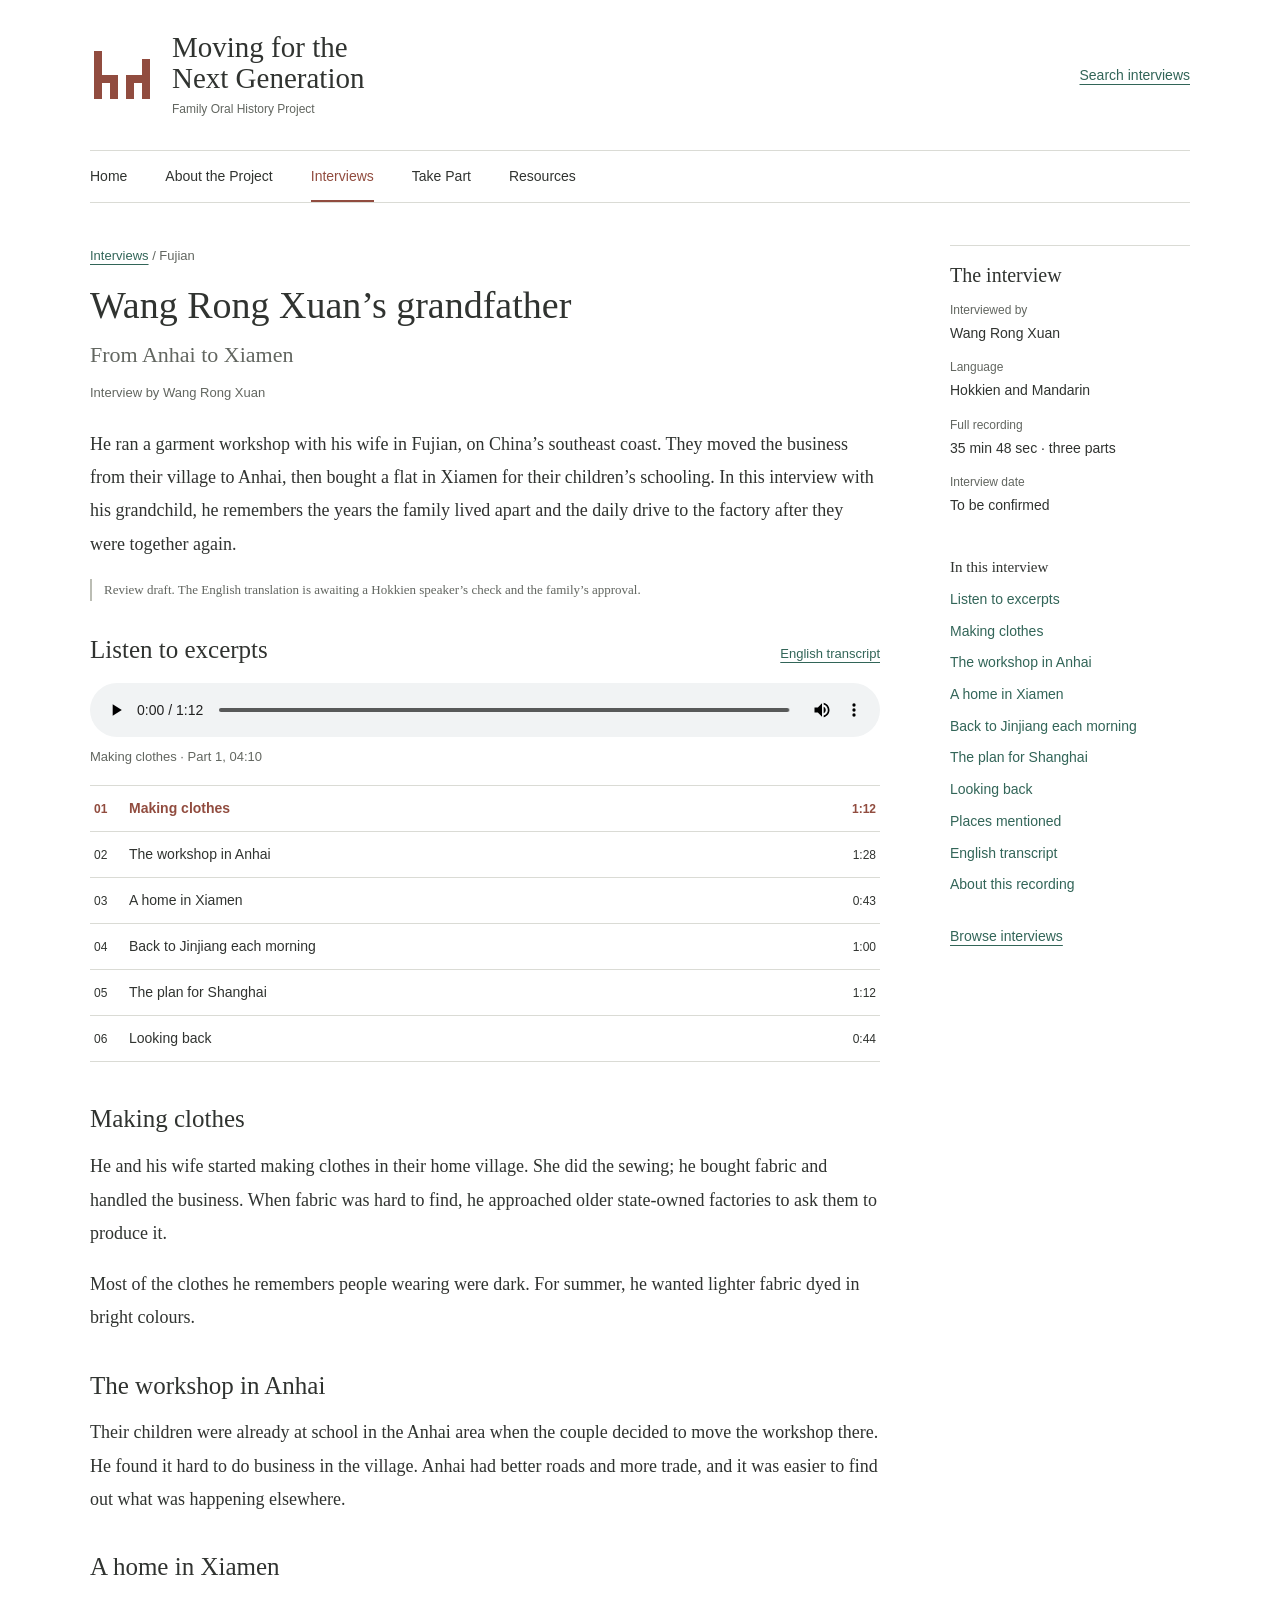
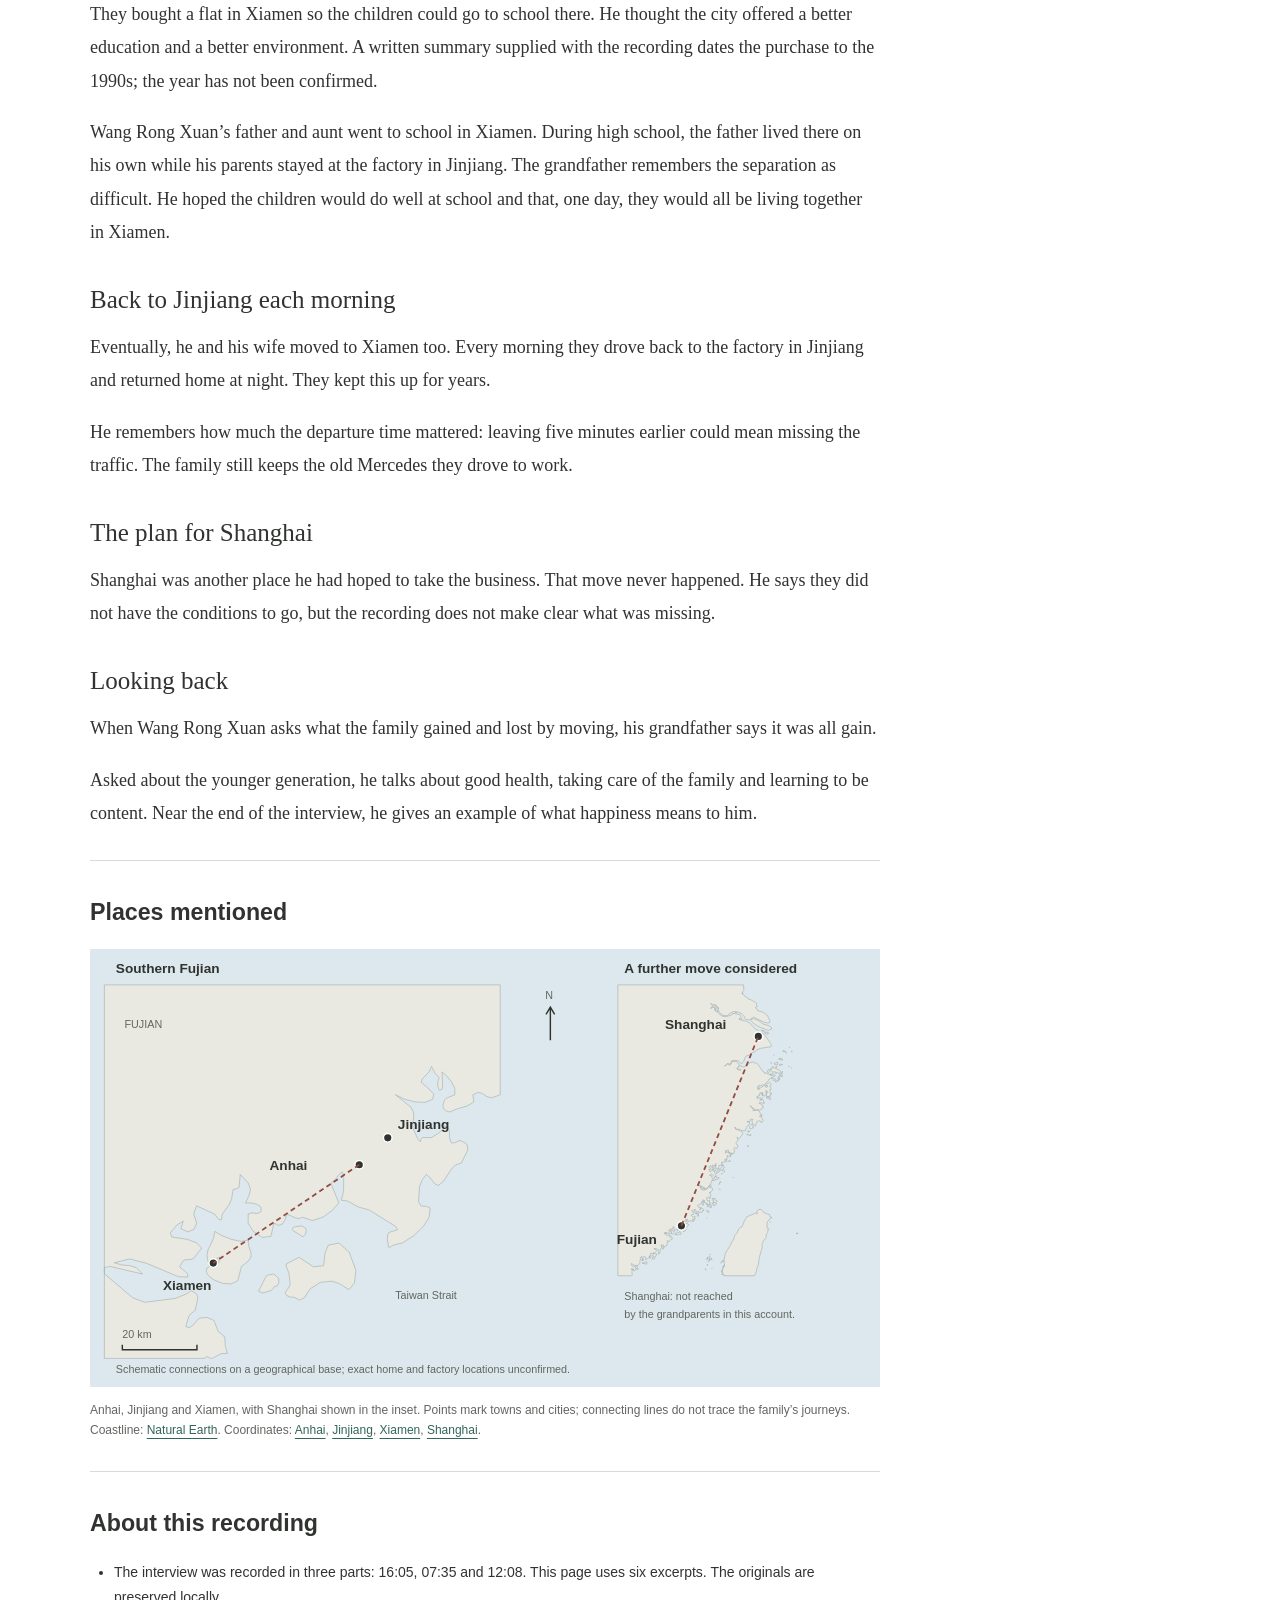
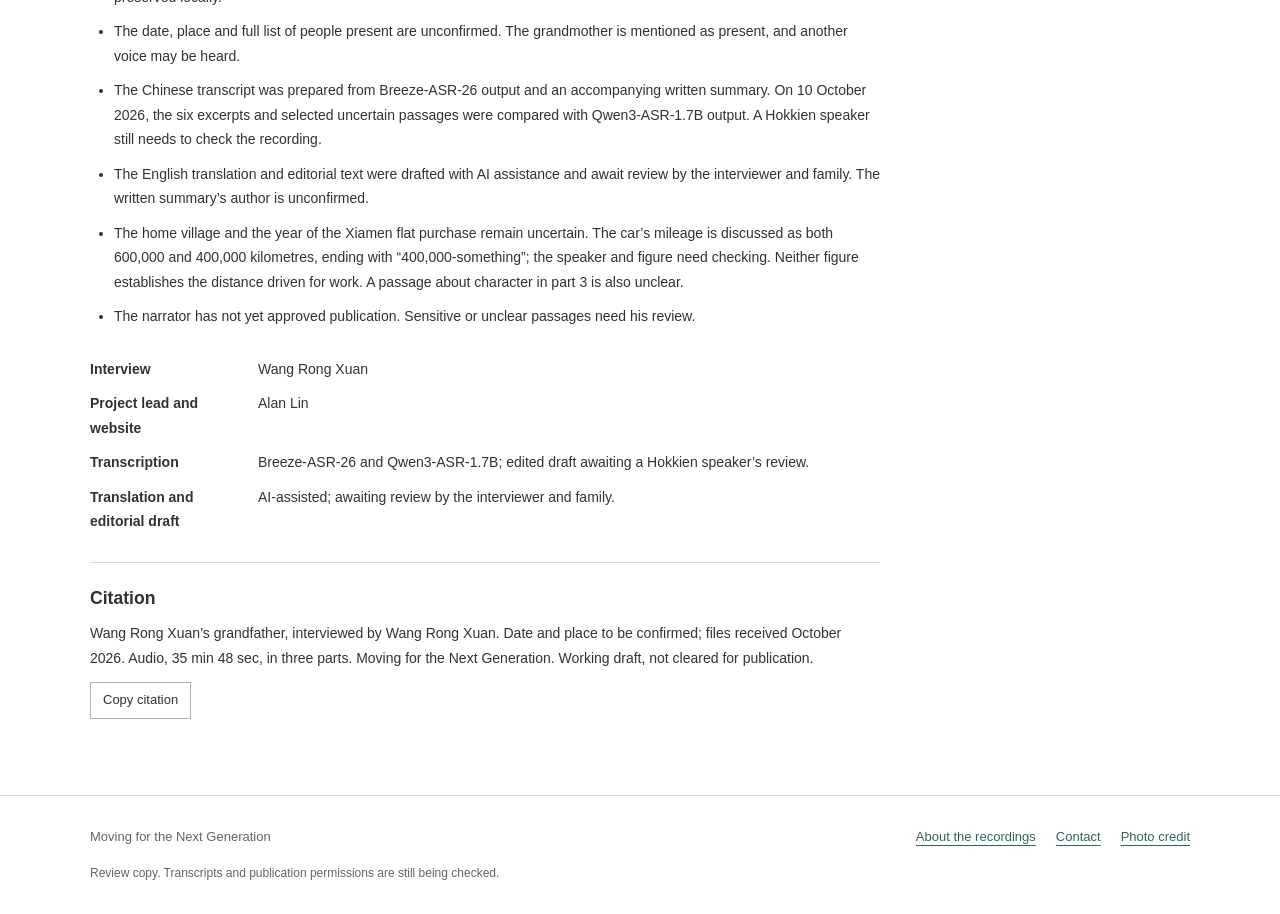
==== commit 5a9908c4: "Publish OralHistory review from 7e7f4f41d7adaedbaa116f27220730479819fc2d" ====
--- a/stories/wang-grandfather/index.html
+++ b/stories/wang-grandfather/index.html
@@ -1,13 +1,14 @@
 <!doctype html>
 <html lang="en"><head><meta charset="utf-8"><meta name="viewport" content="width=device-width, initial-scale=1">
-<meta name="robots" content="noindex,nofollow"><title>From Anhai to Xiamen · Moving for the Next Generation</title>
+<meta name="robots" content="noindex,nofollow"><title>Wang Rong Xuan’s grandfather · Moving for the Next Generation</title>
 <meta name="description" content="Family interviews about work, education and moving home.">
+<link rel="icon" type="image/svg+xml" href="../../assets/favicon.svg">
 <link rel="stylesheet" href="../../assets/site.css"><script src="../../assets/site.js" defer></script></head>
 <body><a class="skip" href="#main">Skip to content</a>
-<header class="site-header"><div class="mast wrap"><a class="brand" href="../../index.html"><span>Moving for the Next Generation</span><small>Family Oral History Project</small></a><a class="header-search" href="../../interviews.html#search">Search interviews</a></div>
+<header class="site-header"><div class="mast wrap"><a class="brand" href="../../index.html"><img src="../../assets/logo.svg" width="64" height="64" alt=""><span class="brand-type"><span class="brand-name">Moving for the<br>Next Generation</span><small>Family Oral History Project</small></span></a><a class="header-search" href="../../interviews.html#search">Search interviews</a></div>
 <nav class="nav wrap" aria-label="Main navigation"><a href="../../index.html">Home</a><a href="../../about.html">About the Project</a><a href="../../interviews.html" aria-current="page">Interviews</a><a href="../../participate.html">Take Part</a><a href="../../resources.html">Resources</a></nav></header>
-<main id="main" class="wrap page story"><header class="story-heading"><p class="breadcrumbs"><a href="../../interviews.html">Interviews</a> / Fujian</p><h1>From Anhai to Xiamen</h1><p class="narrator">Wang Rong Xuan’s grandfather</p><p class="meta">Interviewed by Wang Rong Xuan · 35 min 48 sec · Hokkien and Mandarin</p></header>
-<div class="document"><article><div class="story-intro prose"><p>Wang Rong Xuan’s grandfather ran a garment workshop with his wife in Fujian. In this interview, he recalls moving the workshop to Anhai, buying a flat in Xiamen for the children’s schooling, and the years he and his wife spent travelling back to Jinjiang for work.</p><p class="editor-note">Review draft. The English translation is awaiting a Hokkien speaker’s check and the family’s approval.</p><p><a href="transcript.html">Read the English transcript</a></p></div><section class="chapter" id="cloth"><h2>The garment workshop</h2><div class="prose"><p>He and his wife started a garment workshop in their village. She made the clothes; he ran the business and bought fabric, sometimes approaching older state-owned factories for supplies (part 1, 02:23–03:34).</p><p>He remembers the dark colours people wore: jujube red, black and coffee brown. For summer, he wanted to make clothes in lighter fabric and brighter colours.</p></div><figure class="clip"><blockquote>People wore dark colours: jujube red, black, coffee brown. … What I wanted was something bright.</blockquote><audio controls preload="none" aria-label="Listen: The garment workshop"><source src="audio/cloth.mp3" type="audio/mpeg">Your browser cannot play this audio.</audio><figcaption>Part 1, 04:10 · 1:12 excerpt</figcaption></figure></section><section class="chapter" id="anhai"><h2>Moving to Anhai</h2><div class="prose"><p>The children were already going to school in the Anhai area when he and his wife considered moving the workshop. Business was difficult in the village. Anhai had better roads, more trade and easier access to information (part 1, 07:33 and 09:36).</p></div><figure class="clip"><blockquote>Moving to Anhai, we kept thinking of going forward. We hoped to change the surroundings and conditions we had for starting a business.</blockquote><audio controls preload="none" aria-label="Listen: Moving to Anhai"><source src="audio/anhai.mp3" type="audio/mpeg">Your browser cannot play this audio.</audio><figcaption>Part 1, 07:31 · 1:28 excerpt</figcaption></figure></section><section class="chapter" id="school"><h2>Schooling in Xiamen</h2><div class="prose"><p>They bought a flat in Xiamen for the children’s schooling. He wanted them to have a better education and liked the environment there. The accompanying written summary places the purchase in the 1990s, though the year is unclear in the recording.</p><p>Wang Rong Xuan’s father and aunt went to school in Xiamen. At first, the father lived there on his own while attending high school. His parents stayed at the factory in Jinjiang; they moved to Xiamen later (part 2, 01:02–02:50).</p></div><figure class="clip"><blockquote>Getting the children into school was the best thing, even if it meant more hardship for us.</blockquote><audio controls preload="none" aria-label="Listen: Schooling in Xiamen"><source src="audio/school.mp3" type="audio/mpeg">Your browser cannot play this audio.</audio><figcaption>Part 1, 14:57 · 0:43 excerpt</figcaption></figure></section><section class="chapter" id="car"><h2>The commute to Jinjiang</h2><div class="prose"><p>For years, he and his wife drove from Xiamen to the factory in Jinjiang every morning and came home at night. Leaving five minutes earlier could mean avoiding the traffic. The family still keeps the old Mercedes (part 2, 02:50–03:37).</p><p>He remembers the earlier years of living apart as difficult. He wanted the children to do well at school and hoped they would eventually all live together in Xiamen.</p></div><figure class="clip"><blockquote>Grandpa and Grandma left Xiamen for work in Jinjiang every morning, then came back at night. For years, for many years.</blockquote><audio controls preload="none" aria-label="Listen: The commute to Jinjiang"><source src="audio/car.mp3" type="audio/mpeg">Your browser cannot play this audio.</audio><figcaption>Part 2, 02:48 · 1:00 excerpt</figcaption></figure></section><section class="chapter" id="shanghai"><h2>The Shanghai plan</h2><div class="prose"><p>He had also thought about developing the business in Shanghai. The move never happened. He says the conditions were not sufficient, but does not explain what was missing (part 1, 13:34–14:16).</p></div><figure class="clip"><blockquote>To develop in Shanghai, but the conditions were not enough. … The conditions were not enough.</blockquote><audio controls preload="none" aria-label="Listen: The Shanghai plan"><source src="audio/shanghai.mp3" type="audio/mpeg">Your browser cannot play this audio.</audio><figcaption>Part 1, 13:04 · 1:12 excerpt</figcaption></figure></section><section class="chapter" id="happiness"><h2>Looking back</h2><div class="prose"><p>Asked what the family gained and lost by moving, he answers that it was all gain (part 3, 02:15).</p><p>When the conversation turns to education, he talks about health, looking after the family and supporting younger people. He advises the younger generation to be content with what they have. Later, he describes feeling happy on both sunny and rainy days.</p></div><figure class="clip"><blockquote>What does happiness mean? Today the sun is out and I feel glad; it rains and I still feel happy.</blockquote><audio controls preload="none" aria-label="Listen: Looking back"><source src="audio/happiness.mp3" type="audio/mpeg">Your browser cannot play this audio.</audio><figcaption>Part 3, 09:44 · 0:44 excerpt</figcaption></figure></section><section class="chapter" id="route"><h2>Places mentioned</h2><figure class="mapfig"><svg xmlns="http://www.w3.org/2000/svg" viewBox="0 0 1100 610" role="img" aria-labelledby="map-title map-desc"><title id="map-title">Anhai, Jinjiang and Xiamen, with Shanghai in an inset</title><desc id="map-desc">Geographical context on the Fujian coast. Lines indicate relationships between cities, not the family’s precise road route. The workshop and home locations remain unknown.</desc><!-- Equirectangular, x multiplied by cos(reference latitude). Natural Earth 1:10m land. -->
+<main id="main" class="wrap page story"><div class="document"><article><header class="story-heading"><p class="breadcrumbs"><a href="../../interviews.html">Interviews</a> / Fujian</p><h1>Wang Rong Xuan’s grandfather</h1><p class="story-subtitle">From Anhai to Xiamen</p><p class="meta">Interview by Wang Rong Xuan</p></header>
+<div class="story-intro prose"><p>He ran a garment workshop with his wife in Fujian, on China’s southeast coast. They moved the business from their village to Anhai, then bought a flat in Xiamen for their children’s schooling. In this interview with his grandchild, he remembers the years the family lived apart and the daily drive to the factory after they were together again.</p><p class="editor-note">Review draft. The English translation is awaiting a Hokkien speaker’s check and the family’s approval.</p></div><section class="recordings" id="recordings" aria-labelledby="recordings-title"><div class="recording-heading"><h2 id="recordings-title">Listen to excerpts</h2><a href="transcript.html">English transcript</a></div><audio id="interview-player" controls preload="metadata" aria-label="Interview excerpt: Making clothes" src="audio/cloth.mp3">Your browser cannot play this audio.</audio><p id="now-playing" class="meta" aria-live="polite">Making clothes · Part 1, 04:10</p><ol class="track-list"><li><button type="button" data-clip="audio/cloth.mp3" data-clip-title="Making clothes · Part 1, 04:10" aria-pressed="true" aria-label="Play excerpt: Making clothes"><span class="track-number" aria-hidden="true">01</span><span>Making clothes</span><span class="track-length">1:12</span></button></li><li><button type="button" data-clip="audio/anhai.mp3" data-clip-title="The workshop in Anhai · Part 1, 07:31" aria-pressed="false" aria-label="Play excerpt: The workshop in Anhai"><span class="track-number" aria-hidden="true">02</span><span>The workshop in Anhai</span><span class="track-length">1:28</span></button></li><li><button type="button" data-clip="audio/school.mp3" data-clip-title="A home in Xiamen · Part 1, 14:57" aria-pressed="false" aria-label="Play excerpt: A home in Xiamen"><span class="track-number" aria-hidden="true">03</span><span>A home in Xiamen</span><span class="track-length">0:43</span></button></li><li><button type="button" data-clip="audio/car.mp3" data-clip-title="Back to Jinjiang each morning · Part 2, 02:48" aria-pressed="false" aria-label="Play excerpt: Back to Jinjiang each morning"><span class="track-number" aria-hidden="true">04</span><span>Back to Jinjiang each morning</span><span class="track-length">1:00</span></button></li><li><button type="button" data-clip="audio/shanghai.mp3" data-clip-title="The plan for Shanghai · Part 1, 13:04" aria-pressed="false" aria-label="Play excerpt: The plan for Shanghai"><span class="track-number" aria-hidden="true">05</span><span>The plan for Shanghai</span><span class="track-length">1:12</span></button></li><li><button type="button" data-clip="audio/happiness.mp3" data-clip-title="Looking back · Part 3, 09:44" aria-pressed="false" aria-label="Play excerpt: Looking back"><span class="track-number" aria-hidden="true">06</span><span>Looking back</span><span class="track-length">0:44</span></button></li></ol><p id="playback-status" class="meta" role="status"></p><noscript><p>Audio files: <a href="audio/cloth.mp3">Making clothes</a> · <a href="audio/anhai.mp3">The workshop in Anhai</a> · <a href="audio/school.mp3">A home in Xiamen</a> · <a href="audio/car.mp3">Back to Jinjiang each morning</a> · <a href="audio/shanghai.mp3">The plan for Shanghai</a> · <a href="audio/happiness.mp3">Looking back</a></p></noscript></section><div class="story-narrative"><section class="chapter" id="cloth"><h2>Making clothes</h2><div class="prose"><p>He and his wife started making clothes in their home village. She did the sewing; he bought fabric and handled the business. When fabric was hard to find, he approached older state-owned factories to ask them to produce it.</p><p>Most of the clothes he remembers people wearing were dark. For summer, he wanted lighter fabric dyed in bright colours.</p></div></section><section class="chapter" id="anhai"><h2>The workshop in Anhai</h2><div class="prose"><p>Their children were already at school in the Anhai area when the couple decided to move the workshop there. He found it hard to do business in the village. Anhai had better roads and more trade, and it was easier to find out what was happening elsewhere.</p></div></section><section class="chapter" id="school"><h2>A home in Xiamen</h2><div class="prose"><p>They bought a flat in Xiamen so the children could go to school there. He thought the city offered a better education and a better environment. A written summary supplied with the recording dates the purchase to the 1990s; the year has not been confirmed.</p><p>Wang Rong Xuan’s father and aunt went to school in Xiamen. During high school, the father lived there on his own while his parents stayed at the factory in Jinjiang. The grandfather remembers the separation as difficult. He hoped the children would do well at school and that, one day, they would all be living together in Xiamen.</p></div></section><section class="chapter" id="car"><h2>Back to Jinjiang each morning</h2><div class="prose"><p>Eventually, he and his wife moved to Xiamen too. Every morning they drove back to the factory in Jinjiang and returned home at night. They kept this up for years.</p><p>He remembers how much the departure time mattered: leaving five minutes earlier could mean missing the traffic. The family still keeps the old Mercedes they drove to work.</p></div></section><section class="chapter" id="shanghai"><h2>The plan for Shanghai</h2><div class="prose"><p>Shanghai was another place he had hoped to take the business. That move never happened. He says they did not have the conditions to go, but the recording does not make clear what was missing.</p></div></section><section class="chapter" id="happiness"><h2>Looking back</h2><div class="prose"><p>When Wang Rong Xuan asks what the family gained and lost by moving, his grandfather says it was all gain.</p><p>Asked about the younger generation, he talks about good health, taking care of the family and learning to be content. Near the end of the interview, he gives an example of what happiness means to him.</p></div></section></div><section class="chapter" id="route"><h2>Places mentioned</h2><figure class="mapfig"><svg xmlns="http://www.w3.org/2000/svg" viewBox="0 0 1100 610" role="img" aria-labelledby="map-title map-desc"><title id="map-title">Anhai, Jinjiang and Xiamen, with Shanghai in an inset</title><desc id="map-desc">Geographical context on the Fujian coast. Lines indicate relationships between cities, not the family’s precise road route. The workshop and home locations remain unknown.</desc><!-- Equirectangular, x multiplied by cos(reference latitude). Natural Earth 1:10m land. -->
 <style>.map-land{fill:var(--map-land,#e7e9e1);stroke:var(--map-line,#9aa1ad);stroke-width:.8}.map-sea{fill:var(--map-sea,#d9e2ec)}.map-label{font:600 19px Arial,sans-serif;fill:var(--ink,#1d2130)}.map-note{font:15px Arial,sans-serif;fill:var(--muted,#555b69)}.map-route{fill:none;stroke:var(--accent,#b8304a);stroke-width:2.5;stroke-dasharray:7 5}.map-dot{fill:var(--ink,#1d2130);stroke:var(--paper,#f5f6f2);stroke-width:2}</style>
 <rect width="1100" height="610" class="map-sea"/>
 <path class="map-land" fill-rule="evenodd" d="M20.0,570.0 L20.0,50.0 L571.2,50.0 L571.2,203.1 L558.5,207.3 L551.6,205.0 L546.4,201.3 L540.8,199.6 L533.2,203.0 L534.5,213.0 L525.0,218.7 L511.5,222.5 L500.9,227.0 L495.6,225.3 L492.3,222.4 L491.4,217.8 L493.3,210.9 L496.5,207.6 L508.0,203.0 L507.9,194.1 L503.2,184.7 L496.4,176.4 L490.1,171.1 L491.1,190.5 L490.1,195.1 L486.6,196.9 L484.5,192.5 L484.2,185.5 L486.2,179.3 L480.5,172.8 L475.5,163.6 L472.3,170.8 L463.1,180.5 L461.1,185.4 L472.5,195.4 L478.5,202.2 L477.3,209.1 L466.8,213.6 L452.6,213.0 L437.7,209.0 L425.3,203.0 L446.7,220.0 L450.4,227.0 L450.8,235.3 L449.4,242.1 L449.3,249.1 L457.0,265.4 L459.9,268.3 L461.1,264.5 L462.9,262.5 L475.5,262.5 L485.4,256.4 L491.1,251.3 L493.3,246.4 L498.2,249.4 L500.3,253.2 L500.9,264.5 L502.9,269.9 L507.5,269.9 L515.2,266.5 L523.7,270.8 L525.5,273.8 L526.0,280.1 L517.0,298.0 L509.2,300.5 L503.0,306.8 L491.8,323.9 L484.8,329.4 L479.7,326.5 L474.8,319.8 L468.3,313.8 L462.0,322.3 L458.8,330.9 L457.5,351.7 L461.0,358.0 L468.2,358.3 L473.6,360.7 L472.2,373.4 L464.4,386.0 L450.7,399.3 L435.1,409.3 L421.7,412.4 L417.5,415.6 L415.8,415.1 L414.1,404.2 L414.4,399.0 L416.0,394.8 L428.5,390.8 L424.8,385.7 L388.1,363.1 L374.2,359.5 L358.7,351.0 L349.7,349.7 L352.1,341.9 L353.1,333.7 L353.3,316.0 L351.3,310.2 L346.8,314.1 L341.0,321.5 L335.4,326.0 L346.4,353.6 L337.5,363.9 L324.4,373.4 L309.6,378.0 L295.6,373.4 L291.6,375.3 L286.2,374.5 L274.1,369.0 L271.9,376.6 L268.3,382.6 L263.1,384.9 L256.1,381.6 L251.9,400.3 L239.9,401.6 L227.0,392.9 L220.1,381.6 L220.3,369.0 L225.6,367.3 L232.6,368.5 L238.3,365.5 L237.9,359.2 L231.9,355.3 L223.6,353.5 L216.5,353.6 L221.5,343.1 L223.5,334.6 L220.2,325.7 L209.2,313.8 L207.6,331.6 L204.2,333.9 L199.2,334.9 L197.1,348.3 L193.7,356.2 L184.2,369.0 L182.9,377.0 L179.2,376.6 L173.4,369.0 L148.3,357.6 L144.4,369.0 L148.5,381.6 L144.6,390.5 L136.1,393.8 L126.5,389.5 L129.9,378.9 L121.0,384.3 L111.8,395.1 L113.8,401.0 L135.9,404.4 L148.1,409.2 L155.5,416.4 L144.3,430.8 L139.2,432.5 L132.3,432.7 L129.9,433.9 L124.7,442.4 L135.6,451.8 L136.4,456.9 L122.9,456.2 L78.7,437.7 L55.5,431.6 L33.6,436.8 L44.3,440.0 L54.8,440.8 L64.5,443.7 L73.1,452.6 L28.2,442.0 L20.0,443.5 L20.0,452.2 L59.2,485.5 L76.3,492.0 L119.4,486.4 L135.2,479.8 L140.8,475.9 L147.5,479.5 L149.9,483.9 L149.6,489.3 L146.4,503.2 L140.8,507.5 L137.5,511.8 L133.3,525.6 L137.7,527.5 L144.6,523.0 L148.3,517.7 L152.8,514.0 L162.7,512.9 L172.5,517.2 L178.7,532.9 L186.1,538.5 L187.8,541.5 L188.3,552.9 L191.4,563.0 L182.1,563.6 L170.4,570.0 L168.3,570.0 L162.7,567.4 L159.4,570.0 Z"/>
@@ -124,5 +125,5 @@
 <text x="36" y="591" class="map-note">Schematic connections on a geographical base; exact home and factory locations unconfirmed.</text>
 </svg><figcaption>Anhai, Jinjiang and Xiamen, with Shanghai shown in the inset. Points mark towns and cities; connecting lines do not trace the family’s journeys. Coastline: <a href="https://www.naturalearthdata.com/downloads/10m-physical-vectors/10m-land/">Natural Earth</a>. Coordinates: <a href="https://en.wikipedia.org/wiki/Anhai">Anhai</a>, <a href="https://en.wikipedia.org/wiki/Jinjiang,_Fujian">Jinjiang</a>, <a href="https://en.wikipedia.org/wiki/Xiamen">Xiamen</a>, <a href="https://en.wikipedia.org/wiki/Shanghai">Shanghai</a>.</figcaption></figure></section>
 <section class="chapter" id="method"><h2>About this recording</h2><ul class="notes"><li>The interview was recorded in three parts: 16:05, 07:35 and 12:08. This page uses six excerpts. The originals are preserved locally.</li><li>The date, place and full list of people present are unconfirmed. The grandmother is mentioned as present, and another voice may be heard.</li><li>The Chinese transcript was prepared from Breeze-ASR-26 output and an accompanying written summary. On 10 October 2026, the six excerpts and selected uncertain passages were compared with Qwen3-ASR-1.7B output. A Hokkien speaker still needs to check the recording.</li><li>The English translation and editorial text were drafted with AI assistance and await review by the interviewer and family. The written summary’s author is unconfirmed.</li><li>The home village and the year of the Xiamen flat purchase remain uncertain. The car’s mileage is discussed as both 600,000 and 400,000 kilometres, ending with “400,000-something”; the speaker and figure need checking. Neither figure establishes the distance driven for work. A passage about character in part 3 is also unclear.</li><li>The narrator has not yet approved publication. Sensitive or unclear passages need his review.</li></ul><dl class="credits"><dt>Interview</dt><dd>Wang Rong Xuan</dd><dt>Project lead and website</dt><dd>Alan Lin</dd><dt>Transcription</dt><dd>Breeze-ASR-26 and Qwen3-ASR-1.7B; edited draft awaiting a Hokkien speaker’s review.</dd><dt>Translation and editorial draft</dt><dd>AI-assisted; awaiting review by the interviewer and family.</dd></dl><div class="citation"><h3>Citation</h3><p id="citation">Wang Rong Xuan’s grandfather, interviewed by Wang Rong Xuan. Date and place to be confirmed; files received October 2026. Audio, 35 min 48 sec, in three parts. Moving for the Next Generation. Working draft, not cleared for publication.</p><button id="copy-citation" type="button">Copy citation</button><span id="copy-status" role="status"></span></div></section></article>
-<nav class="toc" aria-label="On this page"><h2>In this interview</h2><a href="#cloth">The garment workshop</a><a href="#anhai">Moving to Anhai</a><a href="#school">Schooling in Xiamen</a><a href="#car">The commute to Jinjiang</a><a href="#shanghai">The Shanghai plan</a><a href="#happiness">Looking back</a><a href="#route">Places mentioned</a><a href="transcript.html">English transcript</a><a href="#method">About this recording</a></nav></div></main>
+<aside class="story-sidebar"><section><h2>The interview</h2><dl class="interview-facts"><dt>Interviewed by</dt><dd>Wang Rong Xuan</dd><dt>Language</dt><dd>Hokkien and Mandarin</dd><dt>Full recording</dt><dd>35 min 48 sec · three parts</dd><dt>Interview date</dt><dd>To be confirmed</dd></dl></section><nav class="toc" aria-label="On this page"><h2>In this interview</h2><a href="#recordings">Listen to excerpts</a><a href="#cloth">Making clothes</a><a href="#anhai">The workshop in Anhai</a><a href="#school">A home in Xiamen</a><a href="#car">Back to Jinjiang each morning</a><a href="#shanghai">The plan for Shanghai</a><a href="#happiness">Looking back</a><a href="#route">Places mentioned</a><a href="transcript.html">English transcript</a><a href="#method">About this recording</a></nav><p><a href="../../interviews.html">Browse interviews</a></p></aside></div></main>
 <footer class="foot"><div class="wrap"><div class="footer-links"><span>Moving for the Next Generation</span><nav aria-label="Footer"><a href="../../about.html#method">About the recordings</a><a href="../../resources.html#contact">Contact</a><a href="../../resources.html#photography">Photo credit</a></nav></div><p class="review-status">Review copy. Transcripts and publication permissions are still being checked.</p></div></footer></body></html>
--- a/assets/site.css
+++ b/assets/site.css
@@ -12,7 +12,7 @@
 }
 * { box-sizing: border-box; }
 html { scroll-padding-top: 24px; }
-body { margin: 0; background: #f1f0ed; color: var(--ink); font: 17px/1.75 Arial, Helvetica, sans-serif; }
+body { margin: 0; background: var(--paper); color: var(--ink); font: 17px/1.75 Arial, Helvetica, sans-serif; }
 a { color: var(--link); text-decoration-thickness: 1px; text-underline-offset: 4px; }
 a:hover { text-decoration-thickness: 2px; }
 button, input { font: inherit; }
@@ -25,50 +25,52 @@
 h3 { font-size: 1.1rem; }
 img { display: block; max-width: 100%; height: auto; }
 [hidden] { display: none !important; }
-.wrap { width: min(1180px, calc(100% - 64px)); margin-inline: auto; }
+.wrap { width: min(1100px, calc(100% - 64px)); margin-inline: auto; }
 .skip { position: absolute; left: -9999px; }
 .skip:focus { left: 20px; top: 10px; z-index: 10; padding: 8px 16px; background: white; }
 .site-header { background: white; }
-.mast { min-height: 125px; display: flex; align-items: center; justify-content: space-between; gap: 24px; padding-block: 24px; }
-.brand { color: #293d40; text-decoration: none; display: grid; gap: 5px; }
-.brand span { font: 30px/1.2 Georgia, 'Times New Roman', serif; }
-.brand small { color: var(--muted); font-size: 14px; }
+.mast { min-height: 150px; display: flex; align-items: center; justify-content: space-between; gap: 24px; padding-block: 28px; }
+.brand { color: var(--ink); text-decoration: none; display: flex; align-items: center; gap: 18px; }
+.brand img { width: 64px; height: 64px; flex: 0 0 auto; }
+.brand-type { display: grid; gap: 7px; }
+.brand-name { font: 29px/1.08 Georgia, 'Times New Roman', serif; }
+.brand small { color: var(--muted); font-size: 12px; line-height: 1.4; }
 .header-search { font-size: 14px; white-space: nowrap; }
-.nav { display: flex; justify-content: space-between; border-block: 1px solid var(--rule); gap: 4px 24px; }
-.nav a { color: var(--ink); font-size: 15px; font-weight: 600; text-decoration: none; padding: 15px 4px 13px; border-bottom: 3px solid transparent; }
+.nav { display: flex; border-block: 1px solid var(--rule); gap: 4px 38px; }
+.nav a { color: var(--ink); font-size: 14px; text-decoration: none; padding: 13px 0 11px; border-bottom: 2px solid transparent; }
 .nav a:hover, .nav a[aria-current=page] { color: var(--accent); border-bottom-color: var(--accent); }
-.cover { background: #e7ebea; position: relative; }
-.cover img { width: 100%; height: clamp(270px, 29vw, 410px); object-fit: cover; object-position: center 58%; }
-.cover figcaption { background: #e9e8e4; padding: 7px max(32px, calc((100% - 1180px)/2)); font-size: 11px; color: #565950; text-align: right; }
+.cover img { width: 100%; height: auto; aspect-ratio: 1.9; object-fit: cover; object-position: center 58%; }
+.cover figcaption { padding-top: 9px; font-size: 11px; line-height: 1.6; color: var(--muted); }
 .cover figcaption a { color: inherit; }
-.featured { background: #232623; color: white; padding: 44px 0; }
-.featured-inner { display: grid; grid-template-columns: .9fr 1.25fr; gap: 62px; align-items: center; }
-.project-intro { display: grid; gap: 20px; max-width: 390px; }
-.project-intro h1 { font-size: 28px; font-weight: 500; }
-.project-intro p { color: #e2e4de; font-size: 16px; }
-.project-intro a { color: white; font-size: 15px; }
+.home-layout { display: grid; grid-template-columns: minmax(0, 1fr) 240px; gap: 70px; align-items: start; }
+.home-layout > * { min-width: 0; }
+.home-interview { display: grid; gap: 24px; }
+.home-interview h1, .story-heading h1 { font: 38px/1.2 Georgia, 'Times New Roman', serif; }
+.home-interview h1 a { color: inherit; text-decoration: none; }
+.home-interview h1 a:hover { text-decoration: underline; }
+.story-subtitle { color: var(--muted); font: 22px/1.5 Georgia, 'Times New Roman', serif; margin-top: 9px; }
+.home-interview .meta { margin-top: 12px; }
+.home-summary, .story-intro, .story-narrative { font: 18px/1.85 Georgia, 'Times New Roman', serif; }
+.home-sidebar, .story-sidebar { display: grid; gap: 28px; font-size: 14px; line-height: 1.75; }
+.home-sidebar section, .story-sidebar section { padding-top: 16px; border-top: 1px solid var(--rule); }
+.home-sidebar h2, .story-sidebar h2 { font: 20px/1.3 Georgia, 'Times New Roman', serif; margin-bottom: 12px; }
+.home-sidebar p { margin-bottom: 12px; }
+.home-sidebar ul { list-style: none; margin: 0 0 12px; padding: 0; }
+.home-sidebar li + li { margin-top: 8px; }
 .interview-card { display: grid; min-width: 0; padding: 30px 0; border-bottom: 1px solid var(--rule); }
 .interview-card > div { display: grid; gap: 14px; min-width: 0; }
 .interview-card h2 { font-size: 26px; }
 .interview-card h2 a, .interview-card h3 a { color: var(--ink); text-decoration: none; }
 .interview-card h2 a:hover, .interview-card h3 a:hover { color: var(--link); text-decoration: underline; }
-.interview-card .narrator { font-size: 15px; color: var(--muted); }
+.interview-card .story-subtitle { margin: 0; font-size: 19px; }
 .interview-card.with-portrait { grid-template-columns: 150px minmax(0, 1fr); gap: 24px; }
 .thumb img { width: 150px; aspect-ratio: 4/5; object-fit: cover; }
 .meta { color: var(--muted); font-size: 13px; line-height: 1.6; }
-.featured .interview-card { background: white; color: var(--ink); padding: 28px 32px; border: 0; }
-.featured .interview-card > div { gap: 12px; }
-.featured .interview-card p { font-size: 15px; }
-.featured .interview-card .meta { font-size: 12px; }
-.read-link { font-weight: 600; font-size: 15px; justify-self: start; }
-.home-links { display: grid; grid-template-columns: 1fr 1fr; gap: 70px; padding-block: 42px 48px; }
-.home-links section { display: grid; gap: 12px; }
-.home-links h2 { font-size: 21px; }
-.home-links p { font-size: 15px; color: var(--muted); max-width: 430px; }
+.read-link { font-size: 15px; justify-self: start; }
 .more-interviews { padding-block: 40px; }
-.page { background: white; padding: 42px 44px 64px; margin-block: 36px 54px; }
+.page { padding-block: 42px 64px; }
 .page > h1 { margin-bottom: 36px; }
-.archive, .document { display: grid; grid-template-columns: minmax(0, 1fr) 230px; gap: 60px; align-items: start; }
+.archive, .document { display: grid; grid-template-columns: minmax(0, 1fr) 240px; gap: 70px; align-items: start; }
 .archive > *, .document > * { min-width: 0; }
 .count { color: var(--muted); font-size: 14px; padding-bottom: 10px; border-bottom: 1px solid var(--rule); }
 .side { display: grid; gap: 28px; }
@@ -102,18 +104,35 @@
 .faq summary { cursor: pointer; font-weight: 600; }
 .faq p { margin-top: 12px; }
 .breadcrumbs { font-size: 13px; color: var(--muted); margin-bottom: 16px; }
-.story-heading { margin-bottom: 32px; }
-.story-heading .narrator { font-size: 21px; margin-top: 16px; }
+.story-heading { margin-bottom: 24px; }
 .story-heading .meta { margin-top: 12px; }
-.story-intro { font-size: 18px; }
 .portrait { max-width: 220px; }
 .editor-note { font-size: 13px; line-height: 1.7; color: var(--muted); padding-left: 12px; border-left: 2px solid #bbbdb4; }
 .chapter { padding-top: 36px; margin-top: 30px; border-top: 1px solid var(--rule); }
 .chapter > h2 { margin-bottom: 22px; }
-.clip { display: grid; gap: 14px; margin-top: 24px; padding: 20px 22px; background: #f3f3ef; }
-.clip blockquote { font: 21px/1.6 Georgia, 'Times New Roman', serif; }
+.story-narrative .chapter { border: 0; padding: 0; margin-top: 34px; }
+.story-narrative h2 { font: 25px/1.35 Georgia, 'Times New Roman', serif; margin-bottom: 14px; }
+.story-sidebar .toc { border: 0; padding: 0; position: static; }
+.story-sidebar .toc h2 { margin: 0 0 2px; }
+.interview-facts { margin: 0; }
+.interview-facts dt { color: var(--muted); font-size: 12px; }
+.interview-facts dd { margin: 0 0 12px; }
+.recordings { margin-block: 32px 40px; }
+.recording-heading { display: flex; flex-wrap: wrap; align-items: baseline; justify-content: space-between; gap: 8px 20px; margin-bottom: 16px; }
+.recording-heading h2 { font: 25px/1.35 Georgia, 'Times New Roman', serif; }
+.recording-heading a { font-size: 13px; }
 audio { display: block; width: min(100%, 460px); max-width: 100%; }
-.clip figcaption, .mapfig figcaption { font-size: 12px; color: var(--muted); line-height: 1.65; }
+.recordings audio { width: 100%; }
+#now-playing { margin-top: 10px; }
+.track-list { list-style: none; padding: 0; margin: 18px 0 0; border-top: 1px solid var(--rule); }
+.track-list li { border-bottom: 1px solid var(--rule); }
+.track-list button { display: grid; grid-template-columns: 25px minmax(0, 1fr) 40px; gap: 10px; align-items: center; width: 100%; min-height: 45px; padding: 10px 4px; border: 0; background: transparent; color: var(--ink); text-align: left; font-size: 14px; line-height: 1.5; }
+.track-list button:hover { background: #f7f7f4; }
+.track-list button[aria-pressed=true] { color: var(--accent); font-weight: 600; }
+.track-number, .track-length { font-size: 12px; font-variant-numeric: tabular-nums; }
+.track-length { text-align: right; }
+#playback-status:not(:empty) { margin-top: 12px; }
+.mapfig figcaption { font-size: 12px; color: var(--muted); line-height: 1.65; }
 .mapfig { display: grid; gap: 14px; }
 .mapfig svg { display: block; width: 100%; height: auto; }
 .notes { font-size: 14px; }
@@ -137,45 +156,41 @@
 .segment p { margin-top: 8px; }
 .uncertain { color: #78593c; margin-left: 12px; font-size: 12px; }
 .transcript-note { color: var(--muted); font-size: 13px; }
-.foot { background: #e5e5df; padding-block: 30px; color: #545a51; font-size: 13px; }
+.foot { border-top: 1px solid var(--rule); padding-block: 30px; color: var(--muted); font-size: 13px; }
 .footer-links { display: flex; justify-content: space-between; gap: 18px; flex-wrap: wrap; }
 .footer-links nav { display: flex; flex-wrap: wrap; gap: 20px; }
 .review-status { margin-top: 14px; font-size: 12px; }
 @media (max-width: 900px) {
-  .brand span { font-size: 25px; }
-  .featured-inner { gap: 32px; }
-  .page { padding: 32px; }
-  .archive, .document { grid-template-columns: minmax(0,1fr) 180px; gap: 32px; }
+  .brand-name { font-size: 27px; }
+  .archive, .document, .home-layout { grid-template-columns: minmax(0,1fr) 200px; gap: 36px; }
+  .home-interview h1, .story-heading h1 { font-size: 33px; }
 }
 @media (max-width: 700px) {
   body { font-size: 16px; }
   .wrap { width: calc(100% - 36px); }
-  .mast { padding-block: 22px; min-height: 110px; }
-  .brand span { font-size: 24px; max-width: 300px; }
-  .brand small { font-size: 12px; }
+  .mast { padding-block: 24px; min-height: 120px; }
+  .brand { gap: 12px; }
+  .brand img { width: 44px; height: 44px; }
+  .brand-name { font-size: 24px; }
+  .brand small { font-size: 11px; }
   .header-search { display: none; }
   .nav { gap: 0 15px; justify-content: flex-start; flex-wrap: wrap; }
   .nav a { padding-block: 10px 8px; font-size: 13px; }
-  .cover img { height: 270px; }
-  .cover figcaption { padding: 7px 18px; text-align: left; font-size: 10px; }
-  .featured { padding-block: 30px; }
-  .featured-inner { grid-template-columns: 1fr; gap: 28px; }
-  .project-intro { max-width: none; gap: 12px; }
-  .featured .interview-card { padding: 24px; }
-  .home-links { grid-template-columns: 1fr; gap: 30px; padding-block: 32px; }
-  .page { width: 100%; padding: 28px 20px 44px; margin-block: 16px 24px; }
+  .cover figcaption { font-size: 10px; }
+  .page { padding-block: 28px 44px; }
   .page > h1 { margin-bottom: 28px; }
-  .archive, .document { grid-template-columns: minmax(0,1fr); gap: 28px; }
+  .archive, .document, .home-layout { grid-template-columns: minmax(0,1fr); gap: 36px; }
+  .home-interview h1, .story-heading h1 { font-size: 31px; }
+  .home-summary, .story-intro, .story-narrative { font-size: 17px; }
+  .story-subtitle { font-size: 21px; }
   .side { grid-row: 1; gap: 18px; }
   .filters { display: flex; flex-wrap: wrap; gap: 4px 18px; }
   .side section h2 { margin-bottom: 0; }
   .toc { position: static; grid-row: 1; display: flex; flex-wrap: wrap; gap: 10px 20px; border-left: 0; border-bottom: 1px solid var(--rule); padding: 0 0 20px; }
   .toc h2 { width: 100%; margin: 0; }
   .toc a { font-size: 13px; }
-  .story-intro { font-size: 17px; }
+  .story-sidebar .toc { display: grid; }
   .chapter { padding-top: 28px; margin-top: 28px; }
-  .clip { padding: 18px; }
-  .clip blockquote { font-size: 20px; }
   .credits { grid-template-columns: 1fr; gap: 4px; }
   .credits dd + dt { margin-top: 12px; }
   .mapfig { display: block; overflow-x: auto; }
@@ -184,4 +199,4 @@
   .segment { grid-template-columns: minmax(0,1fr); gap: 3px; }
   .footer-links { flex-direction: column; }
 }
-@media print { .site-header, .foot, .toc, .transcript-tools, audio, button { display: none; } body { background: white; font-size: 11pt; } .page { width: 100%; margin: 0; padding: 0; } .document { display: block; } a { color: inherit; } }
+@media print { .site-header, .foot, .toc, .story-sidebar, .home-sidebar, .transcript-tools, .recordings, audio, button { display: none; } body { background: white; font-size: 11pt; } .page { width: 100%; margin: 0; padding: 0; } .document, .home-layout { display: block; } a { color: inherit; } }
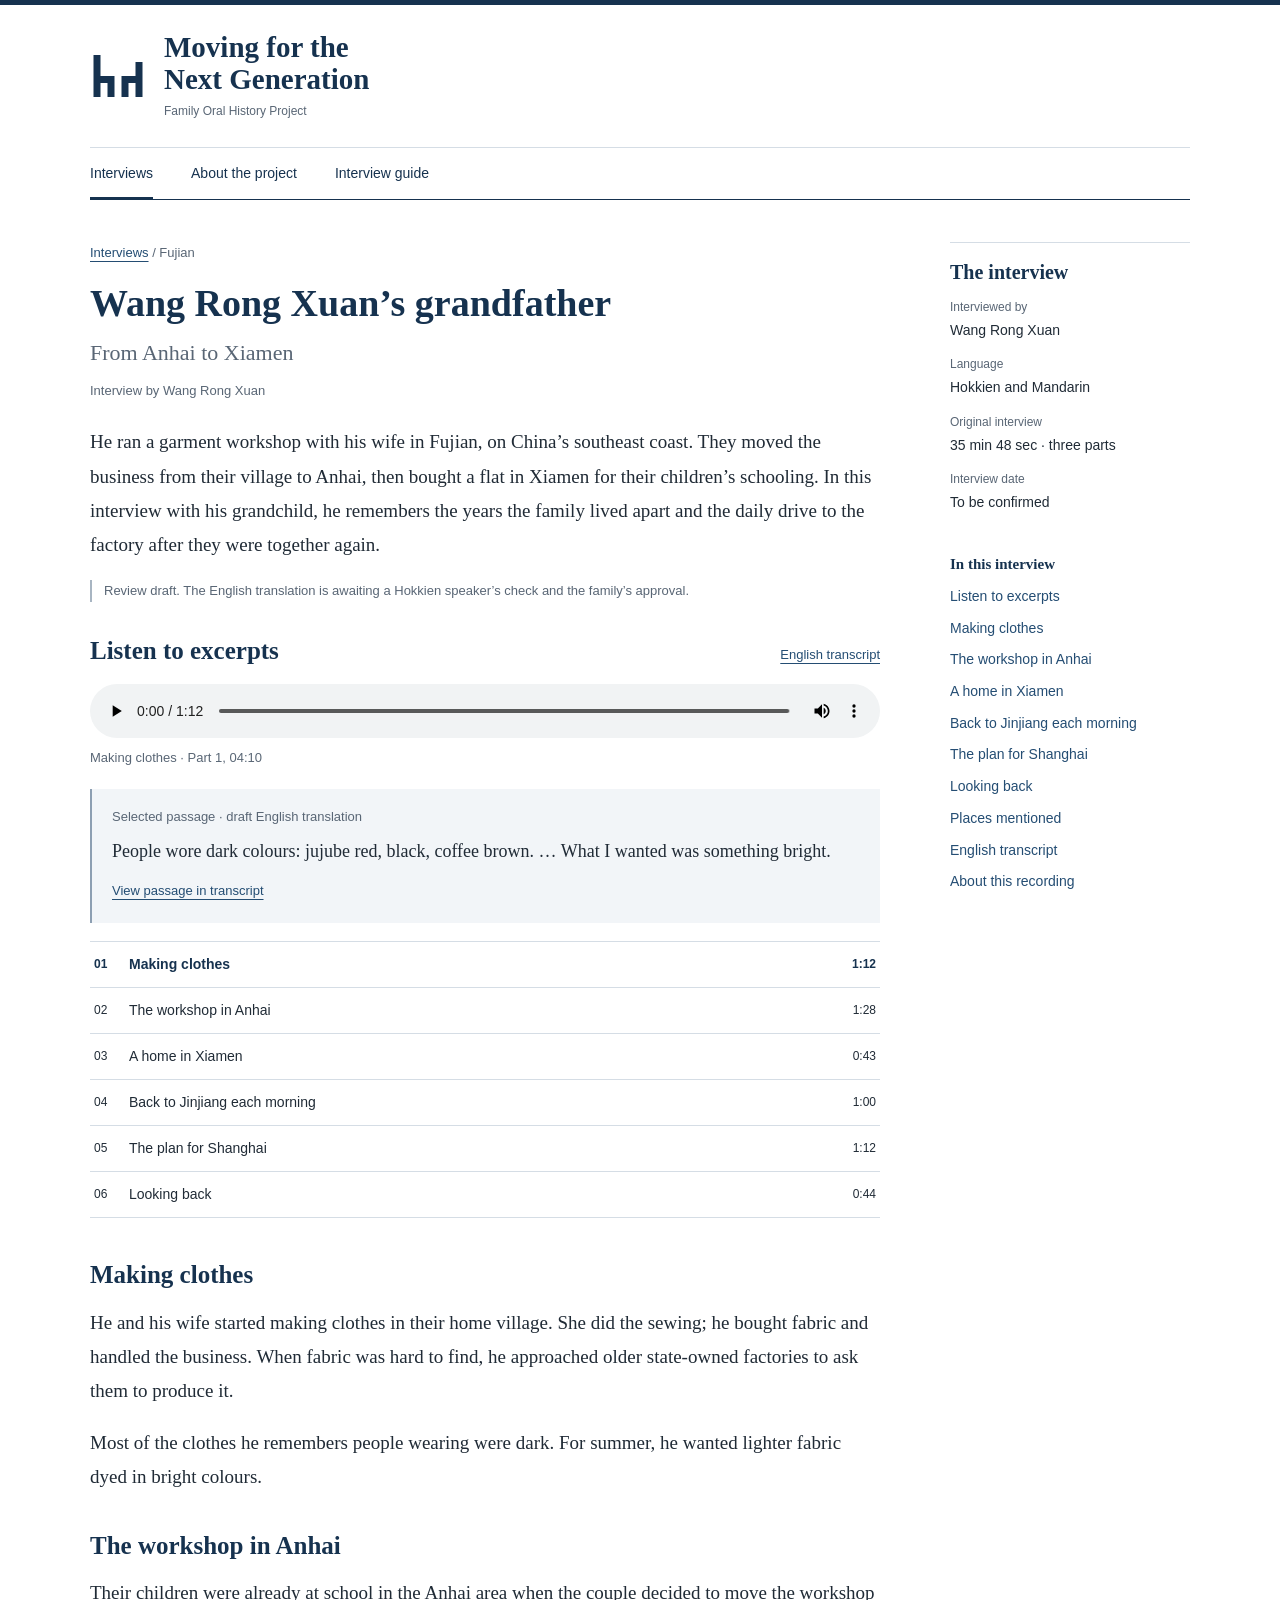
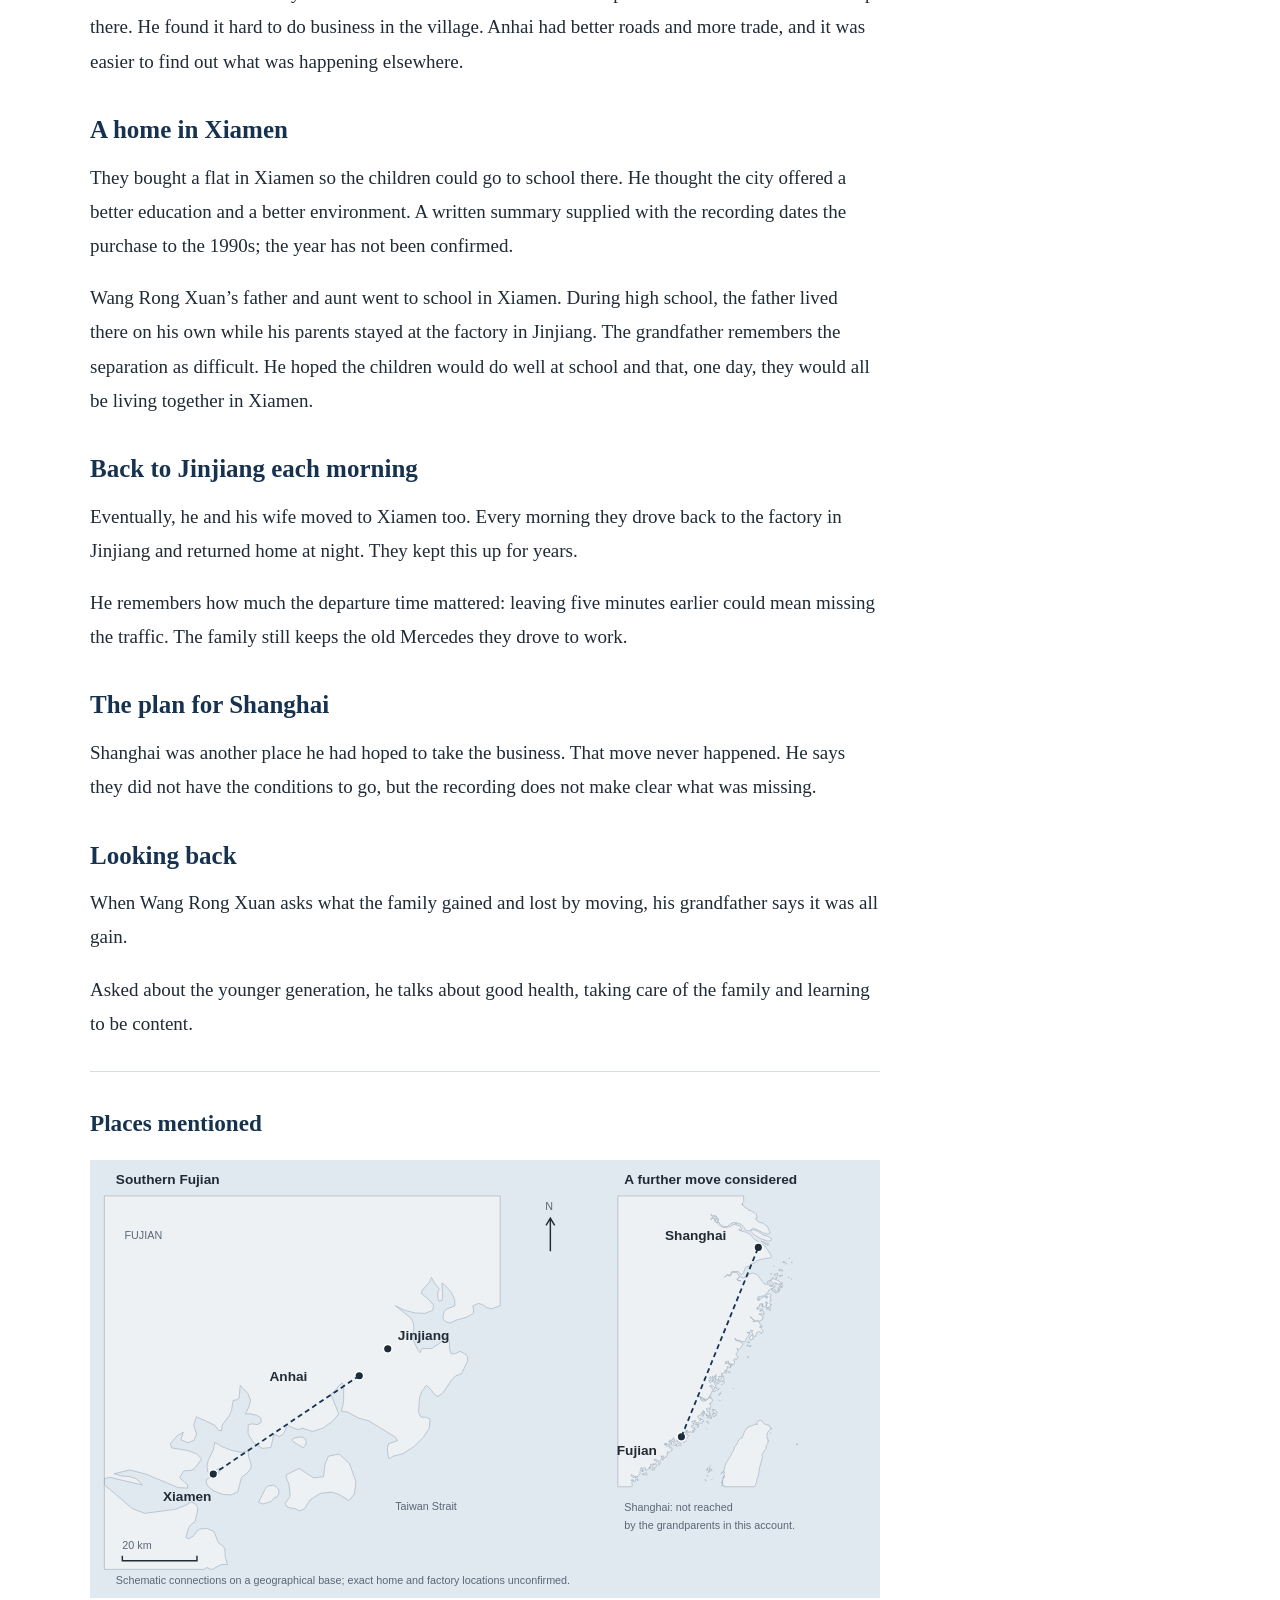
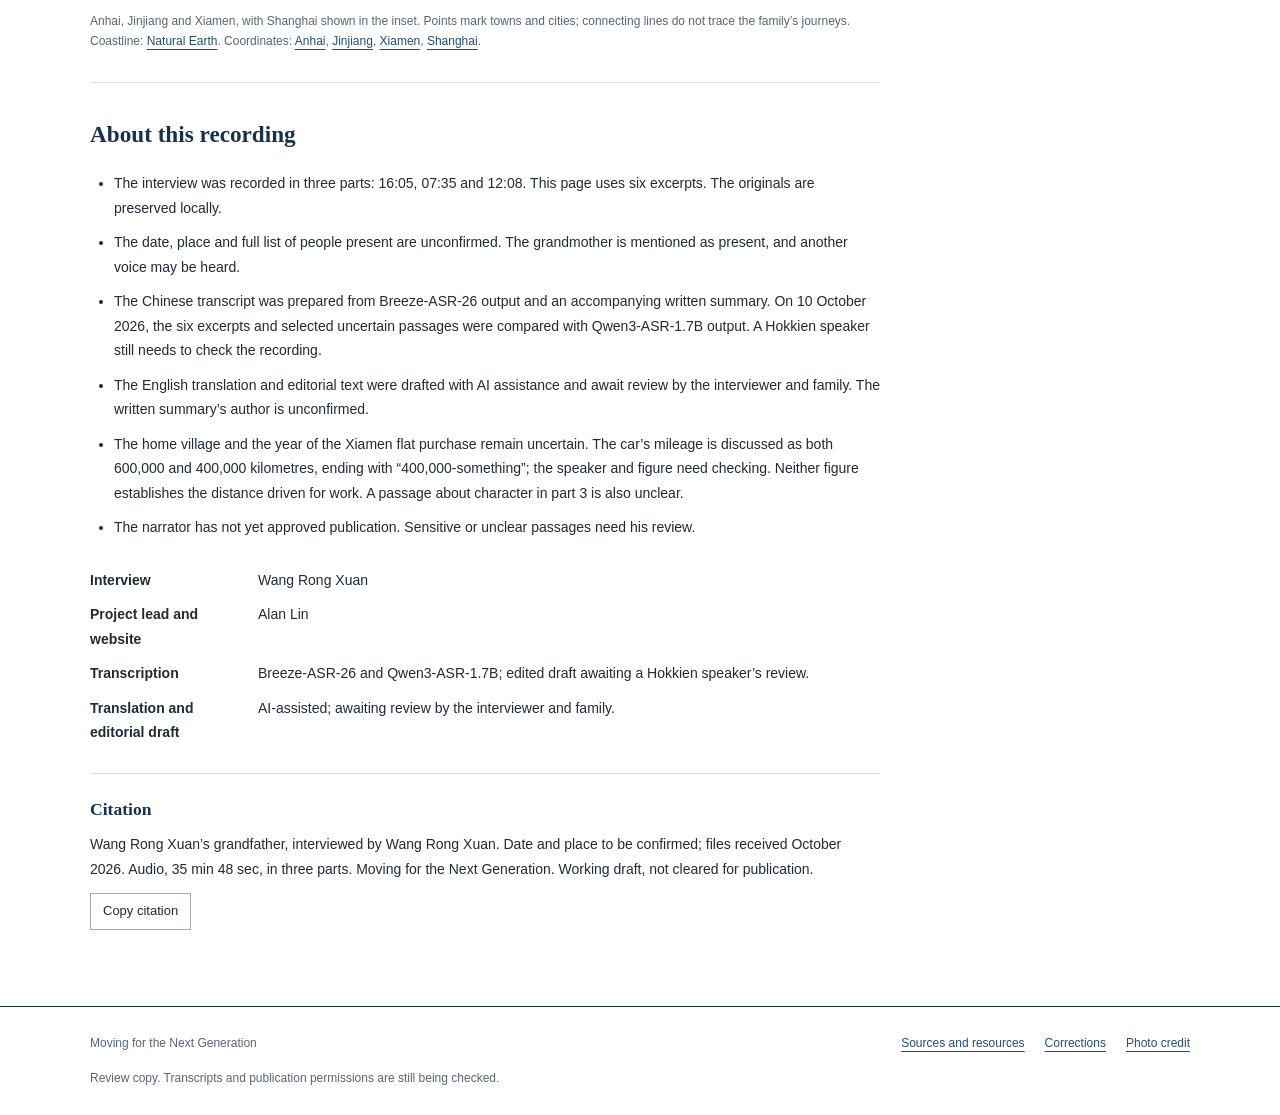
==== commit 3d9b2edf: "Publish OralHistory review from a5e15b4572f341a19e21e9cf3d5e3c07e2072290" ====
--- a/stories/wang-grandfather/index.html
+++ b/stories/wang-grandfather/index.html
@@ -5,10 +5,10 @@
 <link rel="icon" type="image/svg+xml" href="../../assets/favicon.svg">
 <link rel="stylesheet" href="../../assets/site.css"><script src="../../assets/site.js" defer></script></head>
 <body><a class="skip" href="#main">Skip to content</a>
-<header class="site-header"><div class="mast wrap"><a class="brand" href="../../index.html"><img src="../../assets/logo.svg" width="64" height="64" alt=""><span class="brand-type"><span class="brand-name">Moving for the<br>Next Generation</span><small>Family Oral History Project</small></span></a><a class="header-search" href="../../interviews.html#search">Search interviews</a></div>
-<nav class="nav wrap" aria-label="Main navigation"><a href="../../index.html">Home</a><a href="../../about.html">About the Project</a><a href="../../interviews.html" aria-current="page">Interviews</a><a href="../../participate.html">Take Part</a><a href="../../resources.html">Resources</a></nav></header>
+<header class="site-header"><div class="mast wrap"><a class="brand" href="../../index.html"><img src="../../assets/logo.svg" width="64" height="64" alt=""><span class="brand-type"><span class="brand-name">Moving for the<br>Next Generation</span><small>Family Oral History Project</small></span></a></div>
+<nav class="nav wrap" aria-label="Main navigation"><a href="../../index.html" aria-current="page">Interviews</a><a href="../../about.html">About the project</a><a href="../../participate.html">Interview guide</a></nav></header>
 <main id="main" class="wrap page story"><div class="document"><article><header class="story-heading"><p class="breadcrumbs"><a href="../../interviews.html">Interviews</a> / Fujian</p><h1>Wang Rong Xuan’s grandfather</h1><p class="story-subtitle">From Anhai to Xiamen</p><p class="meta">Interview by Wang Rong Xuan</p></header>
-<div class="story-intro prose"><p>He ran a garment workshop with his wife in Fujian, on China’s southeast coast. They moved the business from their village to Anhai, then bought a flat in Xiamen for their children’s schooling. In this interview with his grandchild, he remembers the years the family lived apart and the daily drive to the factory after they were together again.</p><p class="editor-note">Review draft. The English translation is awaiting a Hokkien speaker’s check and the family’s approval.</p></div><section class="recordings" id="recordings" aria-labelledby="recordings-title"><div class="recording-heading"><h2 id="recordings-title">Listen to excerpts</h2><a href="transcript.html">English transcript</a></div><audio id="interview-player" controls preload="metadata" aria-label="Interview excerpt: Making clothes" src="audio/cloth.mp3">Your browser cannot play this audio.</audio><p id="now-playing" class="meta" aria-live="polite">Making clothes · Part 1, 04:10</p><ol class="track-list"><li><button type="button" data-clip="audio/cloth.mp3" data-clip-title="Making clothes · Part 1, 04:10" aria-pressed="true" aria-label="Play excerpt: Making clothes"><span class="track-number" aria-hidden="true">01</span><span>Making clothes</span><span class="track-length">1:12</span></button></li><li><button type="button" data-clip="audio/anhai.mp3" data-clip-title="The workshop in Anhai · Part 1, 07:31" aria-pressed="false" aria-label="Play excerpt: The workshop in Anhai"><span class="track-number" aria-hidden="true">02</span><span>The workshop in Anhai</span><span class="track-length">1:28</span></button></li><li><button type="button" data-clip="audio/school.mp3" data-clip-title="A home in Xiamen · Part 1, 14:57" aria-pressed="false" aria-label="Play excerpt: A home in Xiamen"><span class="track-number" aria-hidden="true">03</span><span>A home in Xiamen</span><span class="track-length">0:43</span></button></li><li><button type="button" data-clip="audio/car.mp3" data-clip-title="Back to Jinjiang each morning · Part 2, 02:48" aria-pressed="false" aria-label="Play excerpt: Back to Jinjiang each morning"><span class="track-number" aria-hidden="true">04</span><span>Back to Jinjiang each morning</span><span class="track-length">1:00</span></button></li><li><button type="button" data-clip="audio/shanghai.mp3" data-clip-title="The plan for Shanghai · Part 1, 13:04" aria-pressed="false" aria-label="Play excerpt: The plan for Shanghai"><span class="track-number" aria-hidden="true">05</span><span>The plan for Shanghai</span><span class="track-length">1:12</span></button></li><li><button type="button" data-clip="audio/happiness.mp3" data-clip-title="Looking back · Part 3, 09:44" aria-pressed="false" aria-label="Play excerpt: Looking back"><span class="track-number" aria-hidden="true">06</span><span>Looking back</span><span class="track-length">0:44</span></button></li></ol><p id="playback-status" class="meta" role="status"></p><noscript><p>Audio files: <a href="audio/cloth.mp3">Making clothes</a> · <a href="audio/anhai.mp3">The workshop in Anhai</a> · <a href="audio/school.mp3">A home in Xiamen</a> · <a href="audio/car.mp3">Back to Jinjiang each morning</a> · <a href="audio/shanghai.mp3">The plan for Shanghai</a> · <a href="audio/happiness.mp3">Looking back</a></p></noscript></section><div class="story-narrative"><section class="chapter" id="cloth"><h2>Making clothes</h2><div class="prose"><p>He and his wife started making clothes in their home village. She did the sewing; he bought fabric and handled the business. When fabric was hard to find, he approached older state-owned factories to ask them to produce it.</p><p>Most of the clothes he remembers people wearing were dark. For summer, he wanted lighter fabric dyed in bright colours.</p></div></section><section class="chapter" id="anhai"><h2>The workshop in Anhai</h2><div class="prose"><p>Their children were already at school in the Anhai area when the couple decided to move the workshop there. He found it hard to do business in the village. Anhai had better roads and more trade, and it was easier to find out what was happening elsewhere.</p></div></section><section class="chapter" id="school"><h2>A home in Xiamen</h2><div class="prose"><p>They bought a flat in Xiamen so the children could go to school there. He thought the city offered a better education and a better environment. A written summary supplied with the recording dates the purchase to the 1990s; the year has not been confirmed.</p><p>Wang Rong Xuan’s father and aunt went to school in Xiamen. During high school, the father lived there on his own while his parents stayed at the factory in Jinjiang. The grandfather remembers the separation as difficult. He hoped the children would do well at school and that, one day, they would all be living together in Xiamen.</p></div></section><section class="chapter" id="car"><h2>Back to Jinjiang each morning</h2><div class="prose"><p>Eventually, he and his wife moved to Xiamen too. Every morning they drove back to the factory in Jinjiang and returned home at night. They kept this up for years.</p><p>He remembers how much the departure time mattered: leaving five minutes earlier could mean missing the traffic. The family still keeps the old Mercedes they drove to work.</p></div></section><section class="chapter" id="shanghai"><h2>The plan for Shanghai</h2><div class="prose"><p>Shanghai was another place he had hoped to take the business. That move never happened. He says they did not have the conditions to go, but the recording does not make clear what was missing.</p></div></section><section class="chapter" id="happiness"><h2>Looking back</h2><div class="prose"><p>When Wang Rong Xuan asks what the family gained and lost by moving, his grandfather says it was all gain.</p><p>Asked about the younger generation, he talks about good health, taking care of the family and learning to be content. Near the end of the interview, he gives an example of what happiness means to him.</p></div></section></div><section class="chapter" id="route"><h2>Places mentioned</h2><figure class="mapfig"><svg xmlns="http://www.w3.org/2000/svg" viewBox="0 0 1100 610" role="img" aria-labelledby="map-title map-desc"><title id="map-title">Anhai, Jinjiang and Xiamen, with Shanghai in an inset</title><desc id="map-desc">Geographical context on the Fujian coast. Lines indicate relationships between cities, not the family’s precise road route. The workshop and home locations remain unknown.</desc><!-- Equirectangular, x multiplied by cos(reference latitude). Natural Earth 1:10m land. -->
+<div class="story-intro prose"><p>He ran a garment workshop with his wife in Fujian, on China’s southeast coast. They moved the business from their village to Anhai, then bought a flat in Xiamen for their children’s schooling. In this interview with his grandchild, he remembers the years the family lived apart and the daily drive to the factory after they were together again.</p><p class="editor-note">Review draft. The English translation is awaiting a Hokkien speaker’s check and the family’s approval.</p></div><section class="recordings" id="recordings" aria-labelledby="recordings-title"><div class="recording-heading"><h2 id="recordings-title">Listen to excerpts</h2><a href="transcript.html">English transcript</a></div><audio id="interview-player" controls preload="metadata" aria-label="Interview excerpt: Making clothes" src="audio/cloth.mp3">Your browser cannot play this audio.</audio><p id="now-playing" class="meta" aria-live="polite">Making clothes · Part 1, 04:10</p><div class="excerpt-passage"><p class="meta">Selected passage · draft English translation</p><p id="excerpt-text">People wore dark colours: jujube red, black, coffee brown. … What I wanted was something bright.</p><a id="excerpt-transcript" href="transcript.html#s1-t0412">View passage in transcript</a></div><ol class="track-list"><li><button type="button" data-clip="audio/cloth.mp3" data-clip-title="Making clothes · Part 1, 04:10" data-clip-text="People wore dark colours: jujube red, black, coffee brown. … What I wanted was something bright." data-transcript="transcript.html#s1-t0412" aria-pressed="true" aria-label="Play excerpt: Making clothes"><span class="track-number" aria-hidden="true">01</span><span>Making clothes</span><span class="track-length">1:12</span></button></li><li><button type="button" data-clip="audio/anhai.mp3" data-clip-title="The workshop in Anhai · Part 1, 07:31" data-clip-text="Moving to Anhai, we kept thinking of going forward. We hoped to change the surroundings and conditions we had for starting a business." data-transcript="transcript.html#s1-t0733" aria-pressed="false" aria-label="Play excerpt: The workshop in Anhai"><span class="track-number" aria-hidden="true">02</span><span>The workshop in Anhai</span><span class="track-length">1:28</span></button></li><li><button type="button" data-clip="audio/school.mp3" data-clip-title="A home in Xiamen · Part 1, 14:57" data-clip-text="Getting the children into school was the best thing, even if it meant more hardship for us." data-transcript="transcript.html#s1-t1459" aria-pressed="false" aria-label="Play excerpt: A home in Xiamen"><span class="track-number" aria-hidden="true">03</span><span>A home in Xiamen</span><span class="track-length">0:43</span></button></li><li><button type="button" data-clip="audio/car.mp3" data-clip-title="Back to Jinjiang each morning · Part 2, 02:48" data-clip-text="Grandpa and Grandma left Xiamen for work in Jinjiang every morning, then came back at night. For years, for many years." data-transcript="transcript.html#s2-t0250" aria-pressed="false" aria-label="Play excerpt: Back to Jinjiang each morning"><span class="track-number" aria-hidden="true">04</span><span>Back to Jinjiang each morning</span><span class="track-length">1:00</span></button></li><li><button type="button" data-clip="audio/shanghai.mp3" data-clip-title="The plan for Shanghai · Part 1, 13:04" data-clip-text="To develop in Shanghai, but the conditions were not enough. … The conditions were not enough." data-transcript="transcript.html#s1-t1311" aria-pressed="false" aria-label="Play excerpt: The plan for Shanghai"><span class="track-number" aria-hidden="true">05</span><span>The plan for Shanghai</span><span class="track-length">1:12</span></button></li><li><button type="button" data-clip="audio/happiness.mp3" data-clip-title="Looking back · Part 3, 09:44" data-clip-text="What does happiness mean? Today the sun is out and I feel glad; it rains and I still feel happy." data-transcript="transcript.html#s3-t0946" aria-pressed="false" aria-label="Play excerpt: Looking back"><span class="track-number" aria-hidden="true">06</span><span>Looking back</span><span class="track-length">0:44</span></button></li></ol><p id="playback-status" class="meta" role="status"></p><noscript><p>Audio files: <a href="audio/cloth.mp3">Making clothes</a> · <a href="audio/anhai.mp3">The workshop in Anhai</a> · <a href="audio/school.mp3">A home in Xiamen</a> · <a href="audio/car.mp3">Back to Jinjiang each morning</a> · <a href="audio/shanghai.mp3">The plan for Shanghai</a> · <a href="audio/happiness.mp3">Looking back</a></p></noscript></section><div class="story-narrative"><section class="chapter" id="cloth"><h2>Making clothes</h2><div class="prose"><p>He and his wife started making clothes in their home village. She did the sewing; he bought fabric and handled the business. When fabric was hard to find, he approached older state-owned factories to ask them to produce it.</p><p>Most of the clothes he remembers people wearing were dark. For summer, he wanted lighter fabric dyed in bright colours.</p></div></section><section class="chapter" id="anhai"><h2>The workshop in Anhai</h2><div class="prose"><p>Their children were already at school in the Anhai area when the couple decided to move the workshop there. He found it hard to do business in the village. Anhai had better roads and more trade, and it was easier to find out what was happening elsewhere.</p></div></section><section class="chapter" id="school"><h2>A home in Xiamen</h2><div class="prose"><p>They bought a flat in Xiamen so the children could go to school there. He thought the city offered a better education and a better environment. A written summary supplied with the recording dates the purchase to the 1990s; the year has not been confirmed.</p><p>Wang Rong Xuan’s father and aunt went to school in Xiamen. During high school, the father lived there on his own while his parents stayed at the factory in Jinjiang. The grandfather remembers the separation as difficult. He hoped the children would do well at school and that, one day, they would all be living together in Xiamen.</p></div></section><section class="chapter" id="car"><h2>Back to Jinjiang each morning</h2><div class="prose"><p>Eventually, he and his wife moved to Xiamen too. Every morning they drove back to the factory in Jinjiang and returned home at night. They kept this up for years.</p><p>He remembers how much the departure time mattered: leaving five minutes earlier could mean missing the traffic. The family still keeps the old Mercedes they drove to work.</p></div></section><section class="chapter" id="shanghai"><h2>The plan for Shanghai</h2><div class="prose"><p>Shanghai was another place he had hoped to take the business. That move never happened. He says they did not have the conditions to go, but the recording does not make clear what was missing.</p></div></section><section class="chapter" id="happiness"><h2>Looking back</h2><div class="prose"><p>When Wang Rong Xuan asks what the family gained and lost by moving, his grandfather says it was all gain.</p><p>Asked about the younger generation, he talks about good health, taking care of the family and learning to be content.</p></div></section></div><section class="chapter" id="route"><h2>Places mentioned</h2><figure class="mapfig"><svg xmlns="http://www.w3.org/2000/svg" viewBox="0 0 1100 610" role="img" aria-labelledby="map-title map-desc"><title id="map-title">Anhai, Jinjiang and Xiamen, with Shanghai in an inset</title><desc id="map-desc">Geographical context on the Fujian coast. Lines indicate relationships between cities, not the family’s precise road route. The workshop and home locations remain unknown.</desc><!-- Equirectangular, x multiplied by cos(reference latitude). Natural Earth 1:10m land. -->
 <style>.map-land{fill:var(--map-land,#e7e9e1);stroke:var(--map-line,#9aa1ad);stroke-width:.8}.map-sea{fill:var(--map-sea,#d9e2ec)}.map-label{font:600 19px Arial,sans-serif;fill:var(--ink,#1d2130)}.map-note{font:15px Arial,sans-serif;fill:var(--muted,#555b69)}.map-route{fill:none;stroke:var(--accent,#b8304a);stroke-width:2.5;stroke-dasharray:7 5}.map-dot{fill:var(--ink,#1d2130);stroke:var(--paper,#f5f6f2);stroke-width:2}</style>
 <rect width="1100" height="610" class="map-sea"/>
 <path class="map-land" fill-rule="evenodd" d="M20.0,570.0 L20.0,50.0 L571.2,50.0 L571.2,203.1 L558.5,207.3 L551.6,205.0 L546.4,201.3 L540.8,199.6 L533.2,203.0 L534.5,213.0 L525.0,218.7 L511.5,222.5 L500.9,227.0 L495.6,225.3 L492.3,222.4 L491.4,217.8 L493.3,210.9 L496.5,207.6 L508.0,203.0 L507.9,194.1 L503.2,184.7 L496.4,176.4 L490.1,171.1 L491.1,190.5 L490.1,195.1 L486.6,196.9 L484.5,192.5 L484.2,185.5 L486.2,179.3 L480.5,172.8 L475.5,163.6 L472.3,170.8 L463.1,180.5 L461.1,185.4 L472.5,195.4 L478.5,202.2 L477.3,209.1 L466.8,213.6 L452.6,213.0 L437.7,209.0 L425.3,203.0 L446.7,220.0 L450.4,227.0 L450.8,235.3 L449.4,242.1 L449.3,249.1 L457.0,265.4 L459.9,268.3 L461.1,264.5 L462.9,262.5 L475.5,262.5 L485.4,256.4 L491.1,251.3 L493.3,246.4 L498.2,249.4 L500.3,253.2 L500.9,264.5 L502.9,269.9 L507.5,269.9 L515.2,266.5 L523.7,270.8 L525.5,273.8 L526.0,280.1 L517.0,298.0 L509.2,300.5 L503.0,306.8 L491.8,323.9 L484.8,329.4 L479.7,326.5 L474.8,319.8 L468.3,313.8 L462.0,322.3 L458.8,330.9 L457.5,351.7 L461.0,358.0 L468.2,358.3 L473.6,360.7 L472.2,373.4 L464.4,386.0 L450.7,399.3 L435.1,409.3 L421.7,412.4 L417.5,415.6 L415.8,415.1 L414.1,404.2 L414.4,399.0 L416.0,394.8 L428.5,390.8 L424.8,385.7 L388.1,363.1 L374.2,359.5 L358.7,351.0 L349.7,349.7 L352.1,341.9 L353.1,333.7 L353.3,316.0 L351.3,310.2 L346.8,314.1 L341.0,321.5 L335.4,326.0 L346.4,353.6 L337.5,363.9 L324.4,373.4 L309.6,378.0 L295.6,373.4 L291.6,375.3 L286.2,374.5 L274.1,369.0 L271.9,376.6 L268.3,382.6 L263.1,384.9 L256.1,381.6 L251.9,400.3 L239.9,401.6 L227.0,392.9 L220.1,381.6 L220.3,369.0 L225.6,367.3 L232.6,368.5 L238.3,365.5 L237.9,359.2 L231.9,355.3 L223.6,353.5 L216.5,353.6 L221.5,343.1 L223.5,334.6 L220.2,325.7 L209.2,313.8 L207.6,331.6 L204.2,333.9 L199.2,334.9 L197.1,348.3 L193.7,356.2 L184.2,369.0 L182.9,377.0 L179.2,376.6 L173.4,369.0 L148.3,357.6 L144.4,369.0 L148.5,381.6 L144.6,390.5 L136.1,393.8 L126.5,389.5 L129.9,378.9 L121.0,384.3 L111.8,395.1 L113.8,401.0 L135.9,404.4 L148.1,409.2 L155.5,416.4 L144.3,430.8 L139.2,432.5 L132.3,432.7 L129.9,433.9 L124.7,442.4 L135.6,451.8 L136.4,456.9 L122.9,456.2 L78.7,437.7 L55.5,431.6 L33.6,436.8 L44.3,440.0 L54.8,440.8 L64.5,443.7 L73.1,452.6 L28.2,442.0 L20.0,443.5 L20.0,452.2 L59.2,485.5 L76.3,492.0 L119.4,486.4 L135.2,479.8 L140.8,475.9 L147.5,479.5 L149.9,483.9 L149.6,489.3 L146.4,503.2 L140.8,507.5 L137.5,511.8 L133.3,525.6 L137.7,527.5 L144.6,523.0 L148.3,517.7 L152.8,514.0 L162.7,512.9 L172.5,517.2 L178.7,532.9 L186.1,538.5 L187.8,541.5 L188.3,552.9 L191.4,563.0 L182.1,563.6 L170.4,570.0 L168.3,570.0 L162.7,567.4 L159.4,570.0 Z"/>
@@ -125,5 +125,5 @@
 <text x="36" y="591" class="map-note">Schematic connections on a geographical base; exact home and factory locations unconfirmed.</text>
 </svg><figcaption>Anhai, Jinjiang and Xiamen, with Shanghai shown in the inset. Points mark towns and cities; connecting lines do not trace the family’s journeys. Coastline: <a href="https://www.naturalearthdata.com/downloads/10m-physical-vectors/10m-land/">Natural Earth</a>. Coordinates: <a href="https://en.wikipedia.org/wiki/Anhai">Anhai</a>, <a href="https://en.wikipedia.org/wiki/Jinjiang,_Fujian">Jinjiang</a>, <a href="https://en.wikipedia.org/wiki/Xiamen">Xiamen</a>, <a href="https://en.wikipedia.org/wiki/Shanghai">Shanghai</a>.</figcaption></figure></section>
 <section class="chapter" id="method"><h2>About this recording</h2><ul class="notes"><li>The interview was recorded in three parts: 16:05, 07:35 and 12:08. This page uses six excerpts. The originals are preserved locally.</li><li>The date, place and full list of people present are unconfirmed. The grandmother is mentioned as present, and another voice may be heard.</li><li>The Chinese transcript was prepared from Breeze-ASR-26 output and an accompanying written summary. On 10 October 2026, the six excerpts and selected uncertain passages were compared with Qwen3-ASR-1.7B output. A Hokkien speaker still needs to check the recording.</li><li>The English translation and editorial text were drafted with AI assistance and await review by the interviewer and family. The written summary’s author is unconfirmed.</li><li>The home village and the year of the Xiamen flat purchase remain uncertain. The car’s mileage is discussed as both 600,000 and 400,000 kilometres, ending with “400,000-something”; the speaker and figure need checking. Neither figure establishes the distance driven for work. A passage about character in part 3 is also unclear.</li><li>The narrator has not yet approved publication. Sensitive or unclear passages need his review.</li></ul><dl class="credits"><dt>Interview</dt><dd>Wang Rong Xuan</dd><dt>Project lead and website</dt><dd>Alan Lin</dd><dt>Transcription</dt><dd>Breeze-ASR-26 and Qwen3-ASR-1.7B; edited draft awaiting a Hokkien speaker’s review.</dd><dt>Translation and editorial draft</dt><dd>AI-assisted; awaiting review by the interviewer and family.</dd></dl><div class="citation"><h3>Citation</h3><p id="citation">Wang Rong Xuan’s grandfather, interviewed by Wang Rong Xuan. Date and place to be confirmed; files received October 2026. Audio, 35 min 48 sec, in three parts. Moving for the Next Generation. Working draft, not cleared for publication.</p><button id="copy-citation" type="button">Copy citation</button><span id="copy-status" role="status"></span></div></section></article>
-<aside class="story-sidebar"><section><h2>The interview</h2><dl class="interview-facts"><dt>Interviewed by</dt><dd>Wang Rong Xuan</dd><dt>Language</dt><dd>Hokkien and Mandarin</dd><dt>Full recording</dt><dd>35 min 48 sec · three parts</dd><dt>Interview date</dt><dd>To be confirmed</dd></dl></section><nav class="toc" aria-label="On this page"><h2>In this interview</h2><a href="#recordings">Listen to excerpts</a><a href="#cloth">Making clothes</a><a href="#anhai">The workshop in Anhai</a><a href="#school">A home in Xiamen</a><a href="#car">Back to Jinjiang each morning</a><a href="#shanghai">The plan for Shanghai</a><a href="#happiness">Looking back</a><a href="#route">Places mentioned</a><a href="transcript.html">English transcript</a><a href="#method">About this recording</a></nav><p><a href="../../interviews.html">Browse interviews</a></p></aside></div></main>
-<footer class="foot"><div class="wrap"><div class="footer-links"><span>Moving for the Next Generation</span><nav aria-label="Footer"><a href="../../about.html#method">About the recordings</a><a href="../../resources.html#contact">Contact</a><a href="../../resources.html#photography">Photo credit</a></nav></div><p class="review-status">Review copy. Transcripts and publication permissions are still being checked.</p></div></footer></body></html>+<aside class="story-sidebar"><section><h2>The interview</h2><dl class="interview-facts"><dt>Interviewed by</dt><dd>Wang Rong Xuan</dd><dt>Language</dt><dd>Hokkien and Mandarin</dd><dt>Original interview</dt><dd>35 min 48 sec · three parts</dd><dt>Interview date</dt><dd>To be confirmed</dd></dl></section><nav class="toc" aria-label="On this page"><h2>In this interview</h2><a href="#recordings">Listen to excerpts</a><a href="#cloth">Making clothes</a><a href="#anhai">The workshop in Anhai</a><a href="#school">A home in Xiamen</a><a href="#car">Back to Jinjiang each morning</a><a href="#shanghai">The plan for Shanghai</a><a href="#happiness">Looking back</a><a href="#route">Places mentioned</a><a href="transcript.html">English transcript</a><a href="#method">About this recording</a></nav></aside></div></main>
+<footer class="foot"><div class="wrap"><div class="footer-links"><span>Moving for the Next Generation</span><nav aria-label="Footer"><a href="../../resources.html">Sources and resources</a><a href="../../resources.html#contact">Corrections</a><a href="../../resources.html#photography">Photo credit</a></nav></div><p class="review-status">Review copy. Transcripts and publication permissions are still being checked.</p></div></footer></body></html>
--- a/assets/site.css
+++ b/assets/site.css
@@ -1,14 +1,17 @@
+@font-face { font-family: 'Spectral'; font-style: normal; font-weight: 400; font-display: swap; src: url('fonts/spectral-latin-400.woff2') format('woff2'); }
+@font-face { font-family: 'Spectral'; font-style: normal; font-weight: 600; font-display: swap; src: url('fonts/spectral-latin-600.woff2') format('woff2'); }
 :root {
   color-scheme: light;
-  --ink: #303330;
-  --muted: #626660;
-  --accent: #914c3f;
-  --link: #326558;
-  --rule: #dadbd5;
+  --ink: #202b36;
+  --muted: #596675;
+  --accent: #16324f;
+  --link: #244d73;
+  --rule: #d5dde5;
   --paper: #ffffff;
-  --map-land: #e9e9e2;
-  --map-sea: #dce8ed;
-  --map-line: #a0aaa8;
+  --serif: 'Spectral', Georgia, 'Times New Roman', serif;
+  --map-land: #eef1f4;
+  --map-sea: #e0e9f0;
+  --map-line: #9aa8b6;
 }
 * { box-sizing: border-box; }
 html { scroll-padding-top: 24px; }
@@ -19,7 +22,7 @@
 button { cursor: pointer; }
 :focus-visible { outline: 2px solid var(--link); outline-offset: 4px; }
 h1, h2, h3, p, figure, blockquote { margin: 0; }
-h1, h2, h3 { line-height: 1.3; font-weight: 600; }
+h1, h2, h3 { color: var(--accent); font-family: var(--serif); line-height: 1.3; font-weight: 600; }
 h1 { font-size: clamp(1.9rem, 3.6vw, 2.6rem); }
 h2 { font-size: 1.45rem; }
 h3 { font-size: 1.1rem; }
@@ -28,38 +31,43 @@
 .wrap { width: min(1100px, calc(100% - 64px)); margin-inline: auto; }
 .skip { position: absolute; left: -9999px; }
 .skip:focus { left: 20px; top: 10px; z-index: 10; padding: 8px 16px; background: white; }
-.site-header { background: white; }
-.mast { min-height: 150px; display: flex; align-items: center; justify-content: space-between; gap: 24px; padding-block: 28px; }
-.brand { color: var(--ink); text-decoration: none; display: flex; align-items: center; gap: 18px; }
-.brand img { width: 64px; height: 64px; flex: 0 0 auto; }
-.brand-type { display: grid; gap: 7px; }
-.brand-name { font: 29px/1.08 Georgia, 'Times New Roman', serif; }
+.site-header { background: white; border-top: 5px solid var(--accent); }
+.mast { min-height: 142px; display: flex; align-items: center; justify-content: space-between; gap: 24px; padding-block: 26px; }
+.brand { color: var(--accent); text-decoration: none; display: flex; align-items: center; gap: 18px; }
+.brand img { width: 56px; height: 56px; flex: 0 0 auto; }
+.brand-type { display: grid; gap: 8px; }
+.brand-name { font: 600 29px/1.1 var(--serif); }
 .brand small { color: var(--muted); font-size: 12px; line-height: 1.4; }
 .header-search { font-size: 14px; white-space: nowrap; }
-.nav { display: flex; border-block: 1px solid var(--rule); gap: 4px 38px; }
-.nav a { color: var(--ink); font-size: 14px; text-decoration: none; padding: 13px 0 11px; border-bottom: 2px solid transparent; }
+.nav { display: flex; border-top: 1px solid var(--rule); border-bottom: 1px solid var(--accent); gap: 4px 38px; }
+.nav a { color: var(--accent); font-size: 14px; text-decoration: none; padding: 13px 0 11px; border-bottom: 2px solid transparent; }
 .nav a:hover, .nav a[aria-current=page] { color: var(--accent); border-bottom-color: var(--accent); }
-.cover img { width: 100%; height: auto; aspect-ratio: 1.9; object-fit: cover; object-position: center 58%; }
+.cover img { width: 100%; height: auto; aspect-ratio: 1.25; object-fit: cover; object-position: center 58%; }
 .cover figcaption { padding-top: 9px; font-size: 11px; line-height: 1.6; color: var(--muted); }
 .cover figcaption a { color: inherit; }
-.home-layout { display: grid; grid-template-columns: minmax(0, 1fr) 240px; gap: 70px; align-items: start; }
-.home-layout > * { min-width: 0; }
-.home-interview { display: grid; gap: 24px; }
-.home-interview h1, .story-heading h1 { font: 38px/1.2 Georgia, 'Times New Roman', serif; }
+.collection-intro { color: var(--muted); font-size: 15px; margin-bottom: 30px; }
+.home-interview { display: grid; grid-template-columns: minmax(0, 1.35fr) minmax(0, 1fr); gap: 64px; align-items: start; }
+.home-interview > * { min-width: 0; }
+.interview-overview { display: grid; gap: 22px; }
+.home-interview h1, .story-heading h1 { font: 600 38px/1.22 var(--serif); }
 .home-interview h1 a { color: inherit; text-decoration: none; }
 .home-interview h1 a:hover { text-decoration: underline; }
-.story-subtitle { color: var(--muted); font: 22px/1.5 Georgia, 'Times New Roman', serif; margin-top: 9px; }
-.home-interview .meta { margin-top: 12px; }
-.home-summary, .story-intro, .story-narrative { font: 18px/1.85 Georgia, 'Times New Roman', serif; }
-.home-sidebar, .story-sidebar { display: grid; gap: 28px; font-size: 14px; line-height: 1.75; }
-.home-sidebar section, .story-sidebar section { padding-top: 16px; border-top: 1px solid var(--rule); }
-.home-sidebar h2, .story-sidebar h2 { font: 20px/1.3 Georgia, 'Times New Roman', serif; margin-bottom: 12px; }
-.home-sidebar p { margin-bottom: 12px; }
-.home-sidebar ul { list-style: none; margin: 0 0 12px; padding: 0; }
-.home-sidebar li + li { margin-top: 8px; }
+.story-subtitle { color: var(--muted); font: 400 22px/1.5 var(--serif); margin-top: 9px; }
+.home-interview header .meta { margin-bottom: 12px; }
+.home-summary, .story-intro, .story-narrative { font: 400 19px/1.8 var(--serif); }
+.source-facts { display: grid; gap: 8px; margin: 0; padding-block: 18px; border-block: 1px solid var(--rule); font-size: 13px; line-height: 1.7; }
+.source-facts > div { display: grid; grid-template-columns: 120px minmax(0,1fr); gap: 16px; }
+.source-facts dt { color: var(--muted); }
+.source-facts dd { margin: 0; }
+.interview-actions { display: flex; flex-wrap: wrap; align-items: center; gap: 14px 22px; font-size: 14px; }
+.primary-link { display: inline-block; background: var(--accent); color: white; padding: 10px 18px; text-decoration: none; }
+.primary-link:hover { background: #25496b; text-decoration: underline; }
+.story-sidebar { display: grid; gap: 28px; font-size: 14px; line-height: 1.75; }
+.story-sidebar section { padding-top: 16px; border-top: 1px solid var(--rule); }
+.story-sidebar h2 { font: 600 20px/1.3 var(--serif); margin-bottom: 12px; }
 .interview-card { display: grid; min-width: 0; padding: 30px 0; border-bottom: 1px solid var(--rule); }
 .interview-card > div { display: grid; gap: 14px; min-width: 0; }
-.interview-card h2 { font-size: 26px; }
+.interview-card h2 { font-size: 30px; }
 .interview-card h2 a, .interview-card h3 a { color: var(--ink); text-decoration: none; }
 .interview-card h2 a:hover, .interview-card h3 a:hover { color: var(--link); text-decoration: underline; }
 .interview-card .story-subtitle { margin: 0; font-size: 19px; }
@@ -72,10 +80,11 @@
 .page > h1 { margin-bottom: 36px; }
 .archive, .document { display: grid; grid-template-columns: minmax(0, 1fr) 240px; gap: 70px; align-items: start; }
 .archive > *, .document > * { min-width: 0; }
+.archive-single { max-width: 780px; }
 .count { color: var(--muted); font-size: 14px; padding-bottom: 10px; border-bottom: 1px solid var(--rule); }
 .side { display: grid; gap: 28px; }
 .side h2, .side label { display: block; font-size: 16px; font-weight: 600; margin-bottom: 8px; }
-.search { width: 100%; min-width: 0; padding: 9px 10px; background: white; color: var(--ink); border: 1px solid #b4b7ae; border-radius: 0; font-size: 15px; }
+.search { width: 100%; min-width: 0; padding: 9px 10px; background: white; color: var(--ink); border: 1px solid #9caaba; border-radius: 0; font-size: 15px; }
 .filters { display: grid; }
 .filters button, .clear { text-align: left; border: 0; background: transparent; color: var(--link); padding: 6px 0; font-size: 14px; }
 .filters button[aria-pressed=true] { color: var(--ink); font-weight: 700; text-decoration: underline; text-underline-offset: 4px; }
@@ -91,12 +100,12 @@
 .prose h2:first-child { margin-top: 0; }
 .prose ul, .prose ol, .notes { margin: 0; padding-left: 24px; }
 .prose li + li, .notes li + li { margin-top: 10px; }
-.prose blockquote { border-left: 3px solid #b3b7ab; padding: 4px 0 4px 22px; }
+.prose blockquote { border-left: 3px solid var(--rule); padding: 4px 0 4px 22px; }
 .prose blockquote p + p { margin-top: 12px; }
 .table-wrap { overflow-x: auto; }
 table { border-collapse: collapse; width: 100%; font-size: 15px; }
 th, td { text-align: left; vertical-align: top; padding: 12px; border-bottom: 1px solid var(--rule); }
-thead th { background: #f1f2ee; }
+thead th { background: #f2f5f8; }
 tbody th { width: 30%; font-weight: 600; }
 .refs { padding-left: 24px; font-size: 15px; }
 .refs li + li { margin-top: 14px; }
@@ -107,11 +116,11 @@
 .story-heading { margin-bottom: 24px; }
 .story-heading .meta { margin-top: 12px; }
 .portrait { max-width: 220px; }
-.editor-note { font-size: 13px; line-height: 1.7; color: var(--muted); padding-left: 12px; border-left: 2px solid #bbbdb4; }
+.editor-note { font: 13px/1.7 Arial, Helvetica, sans-serif; color: var(--muted); padding-left: 12px; border-left: 2px solid #a8b5c2; }
 .chapter { padding-top: 36px; margin-top: 30px; border-top: 1px solid var(--rule); }
 .chapter > h2 { margin-bottom: 22px; }
 .story-narrative .chapter { border: 0; padding: 0; margin-top: 34px; }
-.story-narrative h2 { font: 25px/1.35 Georgia, 'Times New Roman', serif; margin-bottom: 14px; }
+.story-narrative h2 { font: 600 25px/1.35 var(--serif); margin-bottom: 14px; }
 .story-sidebar .toc { border: 0; padding: 0; position: static; }
 .story-sidebar .toc h2 { margin: 0 0 2px; }
 .interview-facts { margin: 0; }
@@ -119,15 +128,18 @@
 .interview-facts dd { margin: 0 0 12px; }
 .recordings { margin-block: 32px 40px; }
 .recording-heading { display: flex; flex-wrap: wrap; align-items: baseline; justify-content: space-between; gap: 8px 20px; margin-bottom: 16px; }
-.recording-heading h2 { font: 25px/1.35 Georgia, 'Times New Roman', serif; }
+.recording-heading h2 { font: 600 25px/1.35 var(--serif); }
 .recording-heading a { font-size: 13px; }
 audio { display: block; width: min(100%, 460px); max-width: 100%; }
 .recordings audio { width: 100%; }
 #now-playing { margin-top: 10px; }
+.excerpt-passage { margin-top: 20px; padding: 18px 20px; background: #f2f5f8; border-left: 2px solid #8d9fb2; }
+#excerpt-text { font: 400 18px/1.75 var(--serif); margin-block: 8px; }
+.excerpt-passage a { font-size: 13px; }
 .track-list { list-style: none; padding: 0; margin: 18px 0 0; border-top: 1px solid var(--rule); }
 .track-list li { border-bottom: 1px solid var(--rule); }
 .track-list button { display: grid; grid-template-columns: 25px minmax(0, 1fr) 40px; gap: 10px; align-items: center; width: 100%; min-height: 45px; padding: 10px 4px; border: 0; background: transparent; color: var(--ink); text-align: left; font-size: 14px; line-height: 1.5; }
-.track-list button:hover { background: #f7f7f4; }
+.track-list button:hover { background: #f2f5f8; }
 .track-list button[aria-pressed=true] { color: var(--accent); font-weight: 600; }
 .track-number, .track-length { font-size: 12px; font-variant-numeric: tabular-nums; }
 .track-length { text-align: right; }
@@ -140,7 +152,7 @@
 .credits dt { font-weight: 600; }
 .credits dd { margin: 0; }
 .citation { display: grid; gap: 12px; padding-top: 24px; border-top: 1px solid var(--rule); font-size: 14px; }
-.citation button { justify-self: start; background: white; border: 1px solid #afb4ab; color: var(--ink); padding: 6px 12px; font-size: 13px; }
+.citation button { justify-self: start; background: white; border: 1px solid #9caaba; color: var(--ink); padding: 6px 12px; font-size: 13px; }
 .citation p { overflow-wrap: anywhere; }
 .gallery { display: grid; grid-template-columns: 1fr 1fr; gap: 22px; }
 .gallery figcaption { font-size: 13px; }
@@ -151,24 +163,27 @@
 .transcript-part { margin-block: 32px 48px; }
 .transcript-part h2 { margin-bottom: 18px; }
 .segment { display: grid; grid-template-columns: 50px minmax(0,1fr); gap: 18px; border-top: 1px solid var(--rule); padding: 20px 0; }
+.segment:target { background: #f2f5f8; box-shadow: -12px 0 #f2f5f8, 12px 0 #f2f5f8; }
 .timestamp { color: var(--muted); font-size: 13px; }
 .speaker { font-size: 14px; font-weight: 600; }
 .segment p { margin-top: 8px; }
+.segment p:not(.transcript-note) { font: 400 19px/1.8 var(--serif); }
 .uncertain { color: #78593c; margin-left: 12px; font-size: 12px; }
 .transcript-note { color: var(--muted); font-size: 13px; }
-.foot { border-top: 1px solid var(--rule); padding-block: 30px; color: var(--muted); font-size: 13px; }
+.foot { border-top: 1px solid var(--accent); padding-block: 26px; color: var(--muted); font-size: 12px; }
 .footer-links { display: flex; justify-content: space-between; gap: 18px; flex-wrap: wrap; }
 .footer-links nav { display: flex; flex-wrap: wrap; gap: 20px; }
 .review-status { margin-top: 14px; font-size: 12px; }
 @media (max-width: 900px) {
   .brand-name { font-size: 27px; }
-  .archive, .document, .home-layout { grid-template-columns: minmax(0,1fr) 200px; gap: 36px; }
+  .archive, .document { grid-template-columns: minmax(0,1fr) 200px; gap: 36px; }
+  .home-interview { gap: 34px; }
   .home-interview h1, .story-heading h1 { font-size: 33px; }
 }
 @media (max-width: 700px) {
   body { font-size: 16px; }
   .wrap { width: calc(100% - 36px); }
-  .mast { padding-block: 24px; min-height: 120px; }
+  .mast { padding-block: 22px; min-height: 118px; }
   .brand { gap: 12px; }
   .brand img { width: 44px; height: 44px; }
   .brand-name { font-size: 24px; }
@@ -176,12 +191,16 @@
   .header-search { display: none; }
   .nav { gap: 0 15px; justify-content: flex-start; flex-wrap: wrap; }
   .nav a { padding-block: 10px 8px; font-size: 13px; }
+  .collection-intro { font-size: 14px; margin-bottom: 26px; }
+  .home-interview { grid-template-columns: minmax(0,1fr); gap: 30px; }
+  .home-interview .cover img { aspect-ratio: 1.7; }
+  .source-facts > div { grid-template-columns: 108px minmax(0,1fr); gap: 12px; }
   .cover figcaption { font-size: 10px; }
   .page { padding-block: 28px 44px; }
   .page > h1 { margin-bottom: 28px; }
-  .archive, .document, .home-layout { grid-template-columns: minmax(0,1fr); gap: 36px; }
+  .archive, .document { grid-template-columns: minmax(0,1fr); gap: 36px; }
   .home-interview h1, .story-heading h1 { font-size: 31px; }
-  .home-summary, .story-intro, .story-narrative { font-size: 17px; }
+  .home-summary, .story-intro, .story-narrative, .segment p:not(.transcript-note) { font-size: 18px; }
   .story-subtitle { font-size: 21px; }
   .side { grid-row: 1; gap: 18px; }
   .filters { display: flex; flex-wrap: wrap; gap: 4px 18px; }
@@ -199,4 +218,4 @@
   .segment { grid-template-columns: minmax(0,1fr); gap: 3px; }
   .footer-links { flex-direction: column; }
 }
-@media print { .site-header, .foot, .toc, .story-sidebar, .home-sidebar, .transcript-tools, .recordings, audio, button { display: none; } body { background: white; font-size: 11pt; } .page { width: 100%; margin: 0; padding: 0; } .document, .home-layout { display: block; } a { color: inherit; } }
+@media print { .site-header, .foot, .toc, .story-sidebar, .transcript-tools, .recordings, audio, button { display: none; } body { background: white; font-size: 11pt; } .page { width: 100%; margin: 0; padding: 0; } .document, .home-interview { display: block; } a { color: inherit; } }
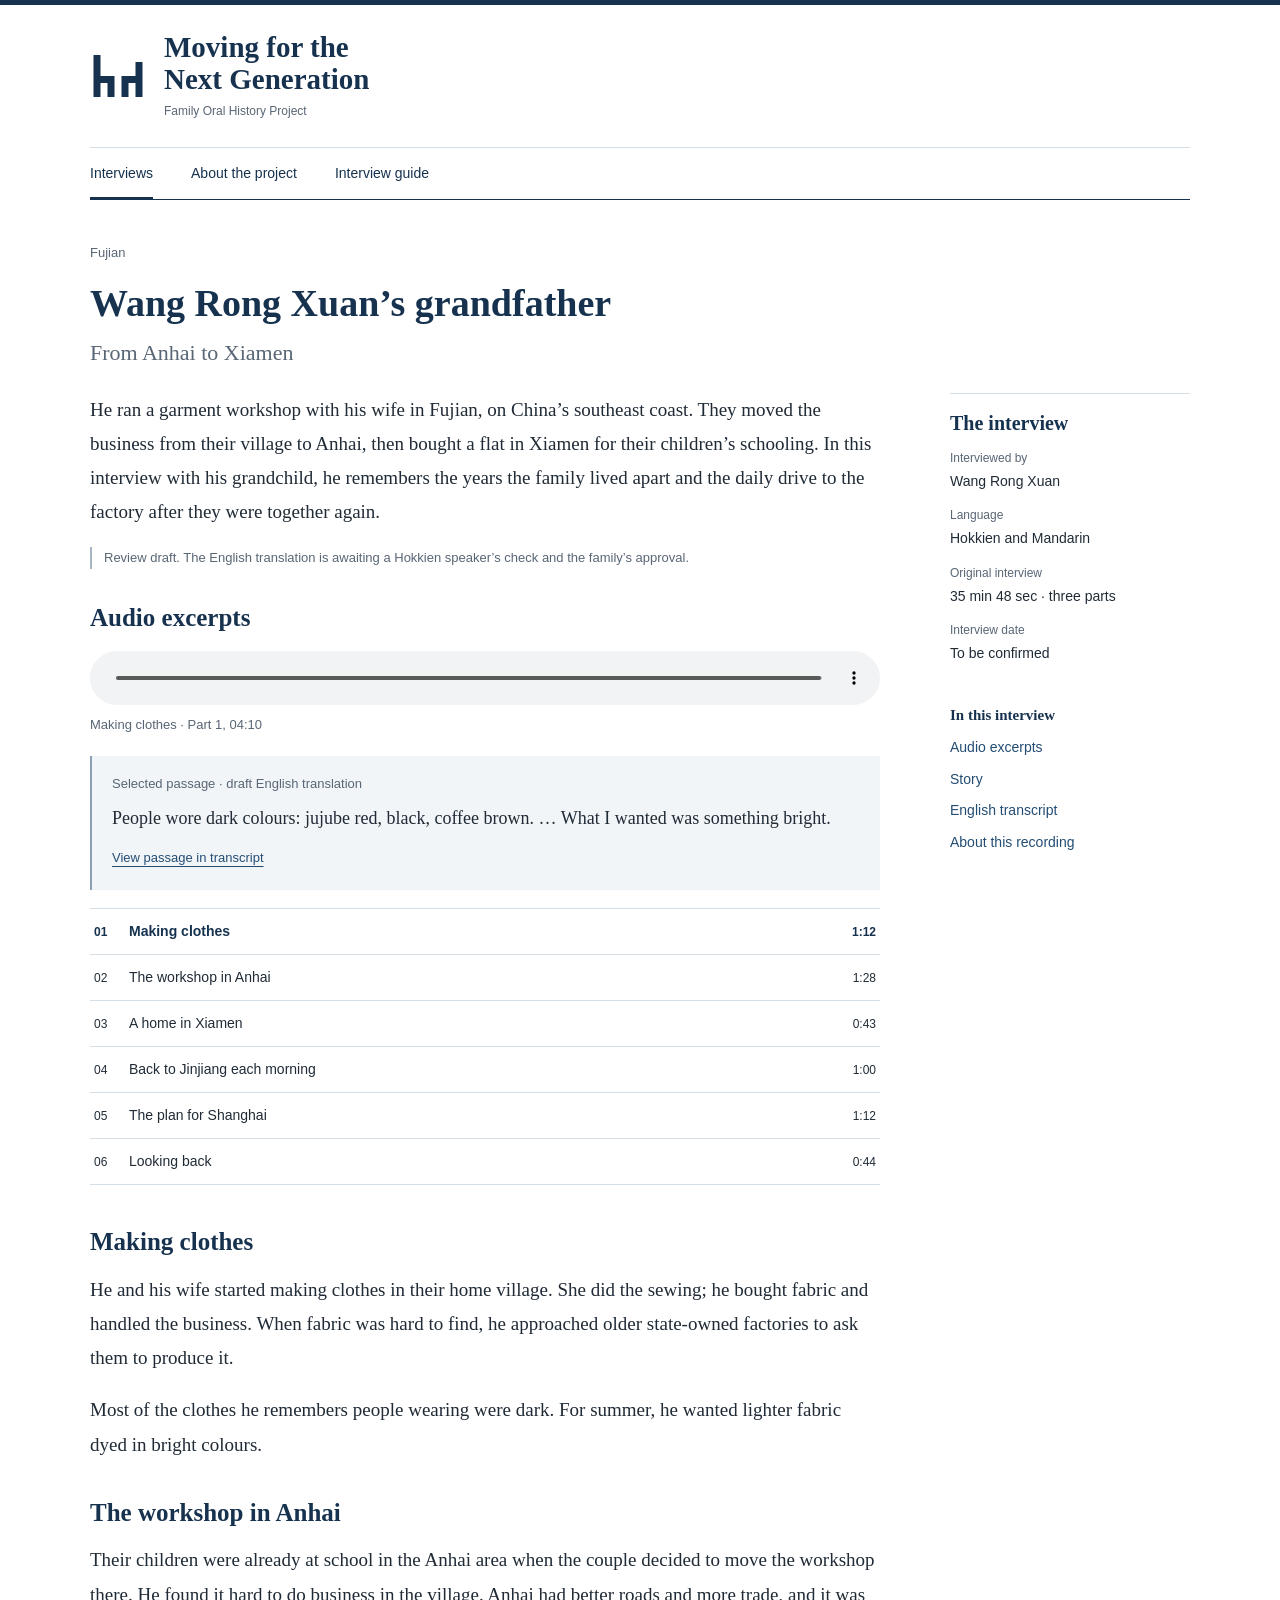
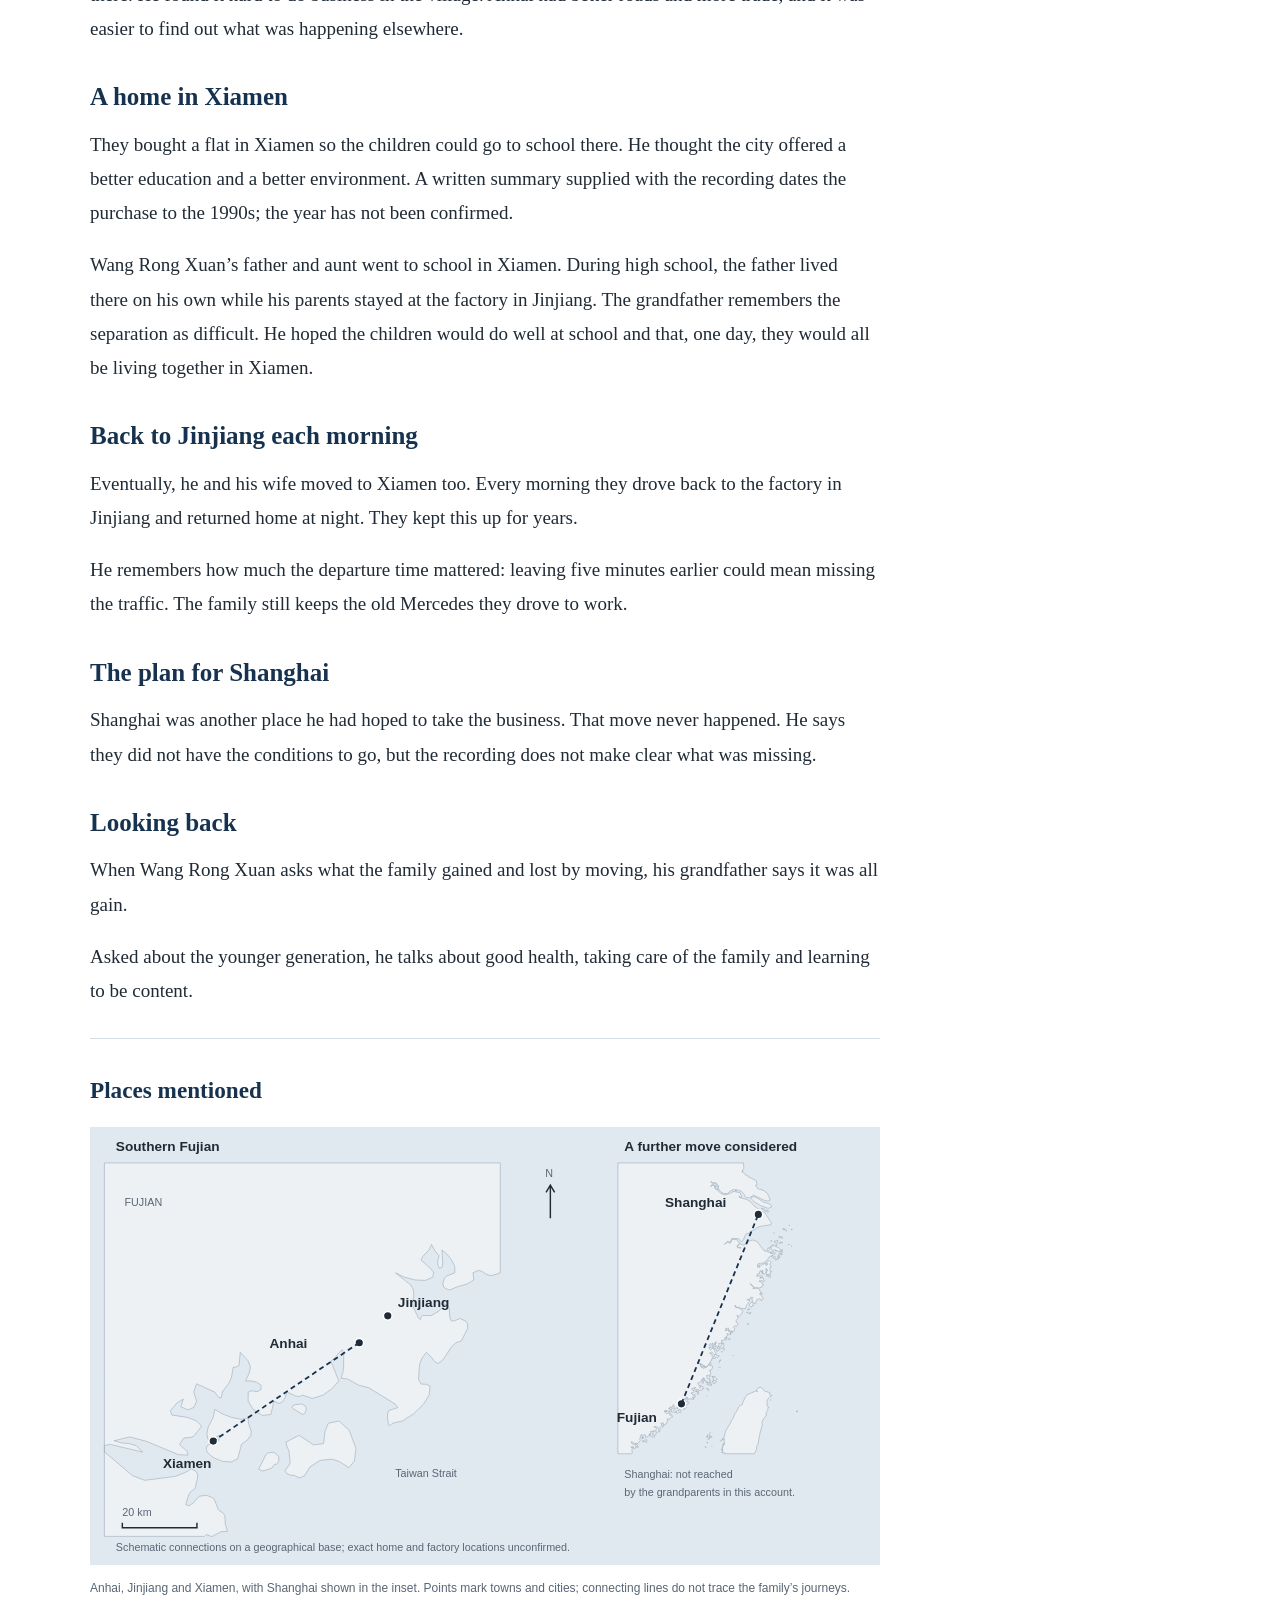
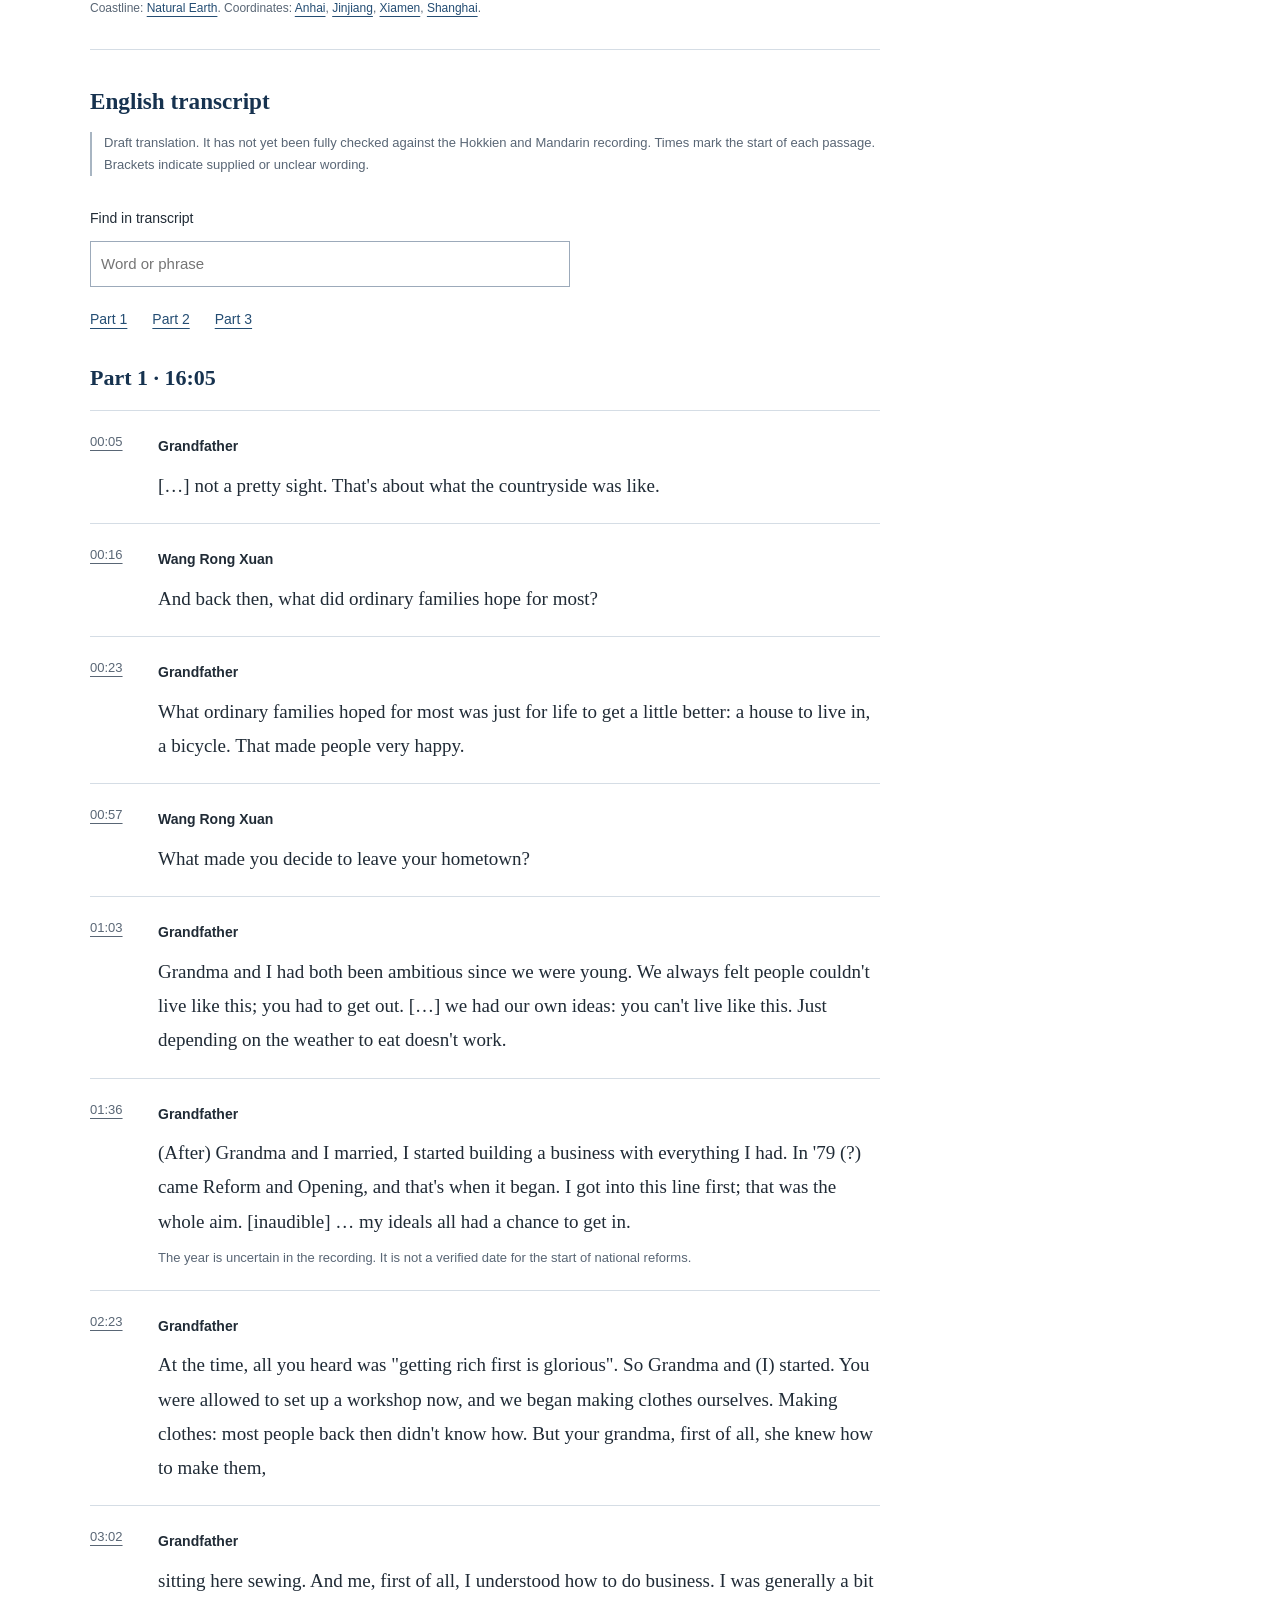
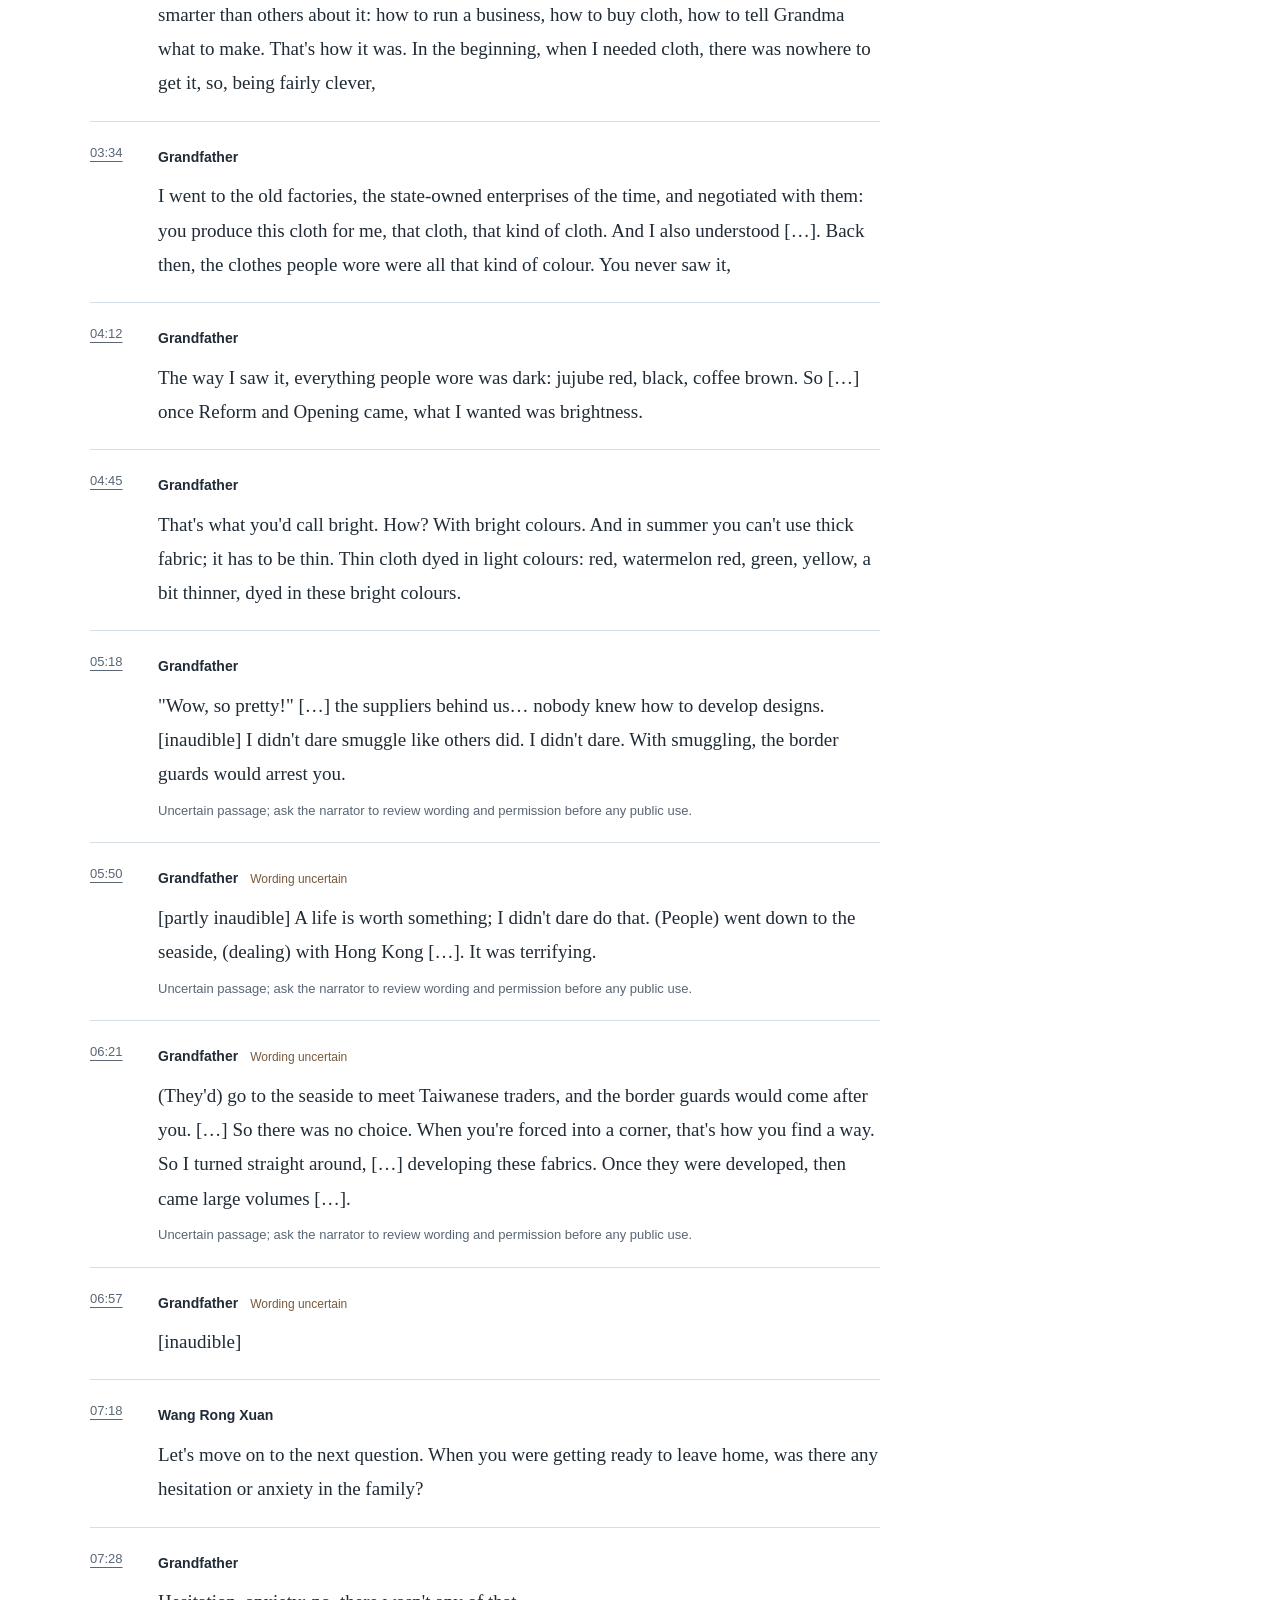
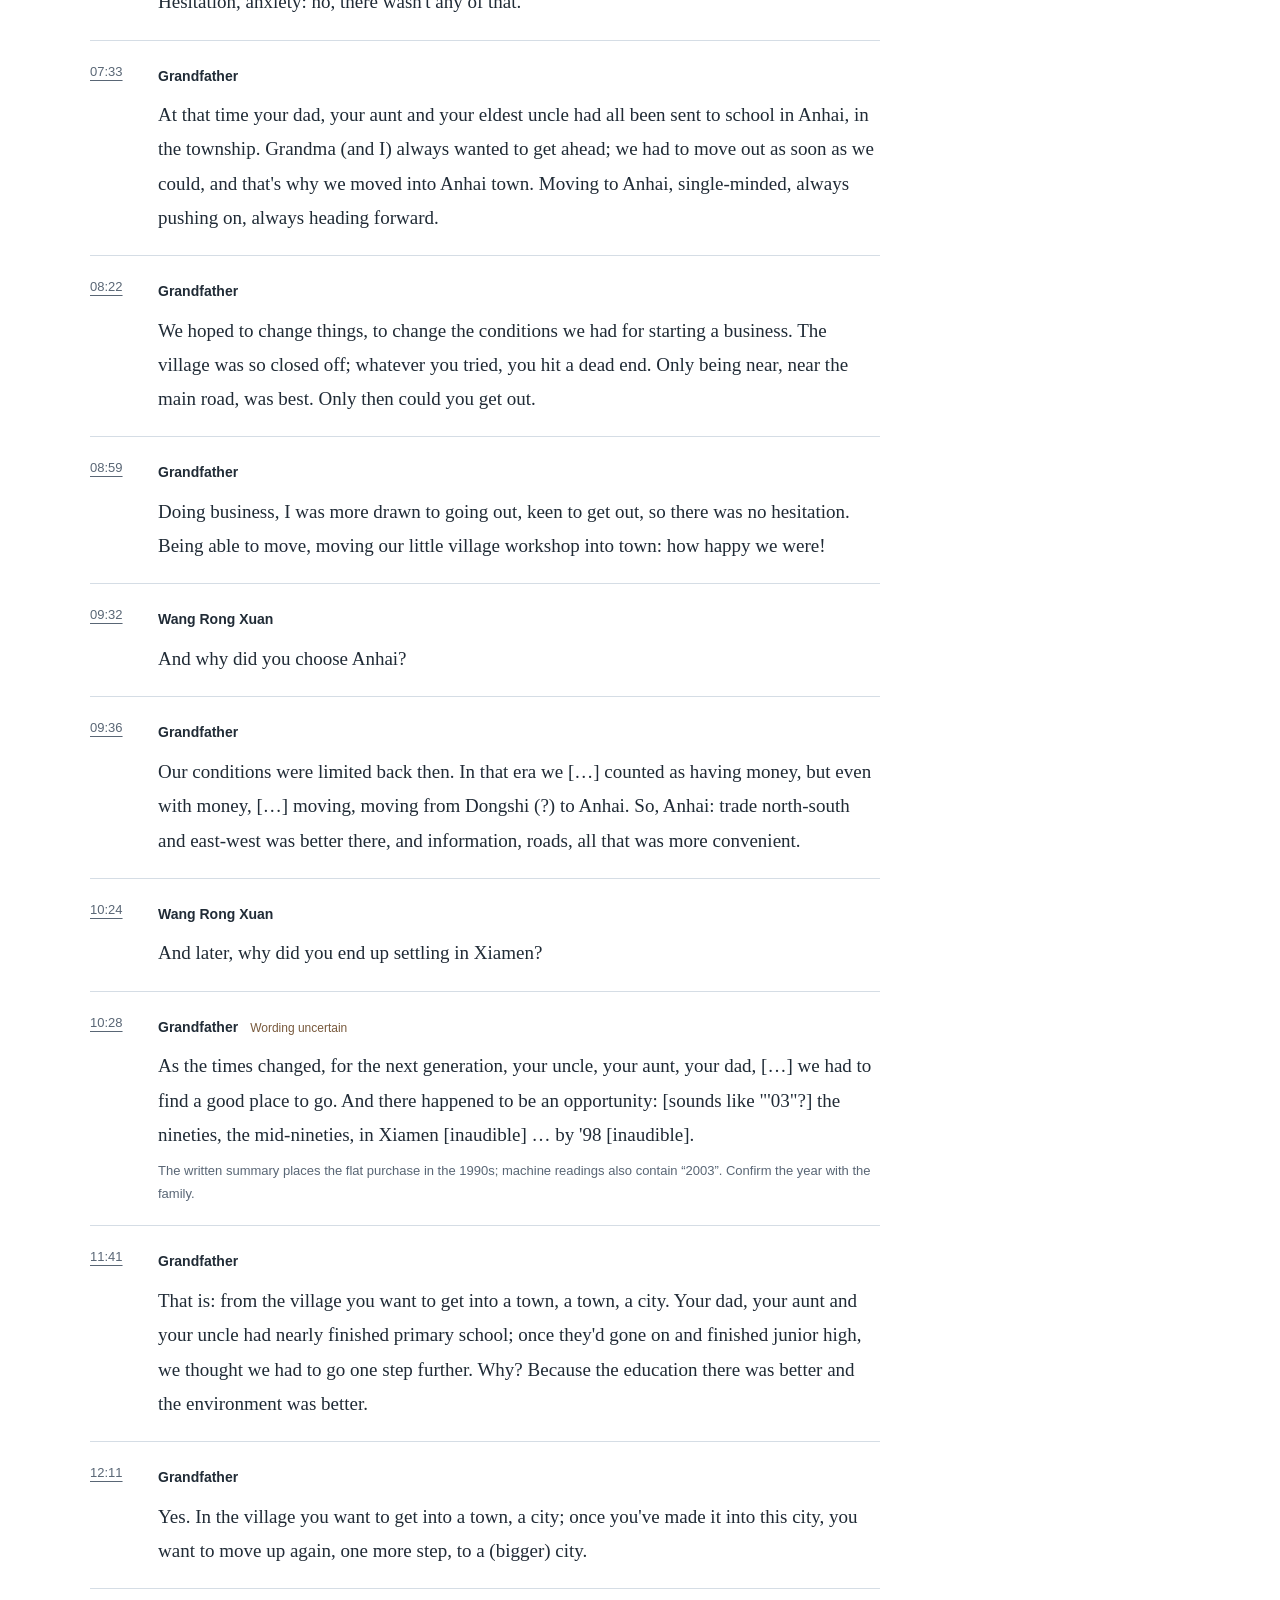
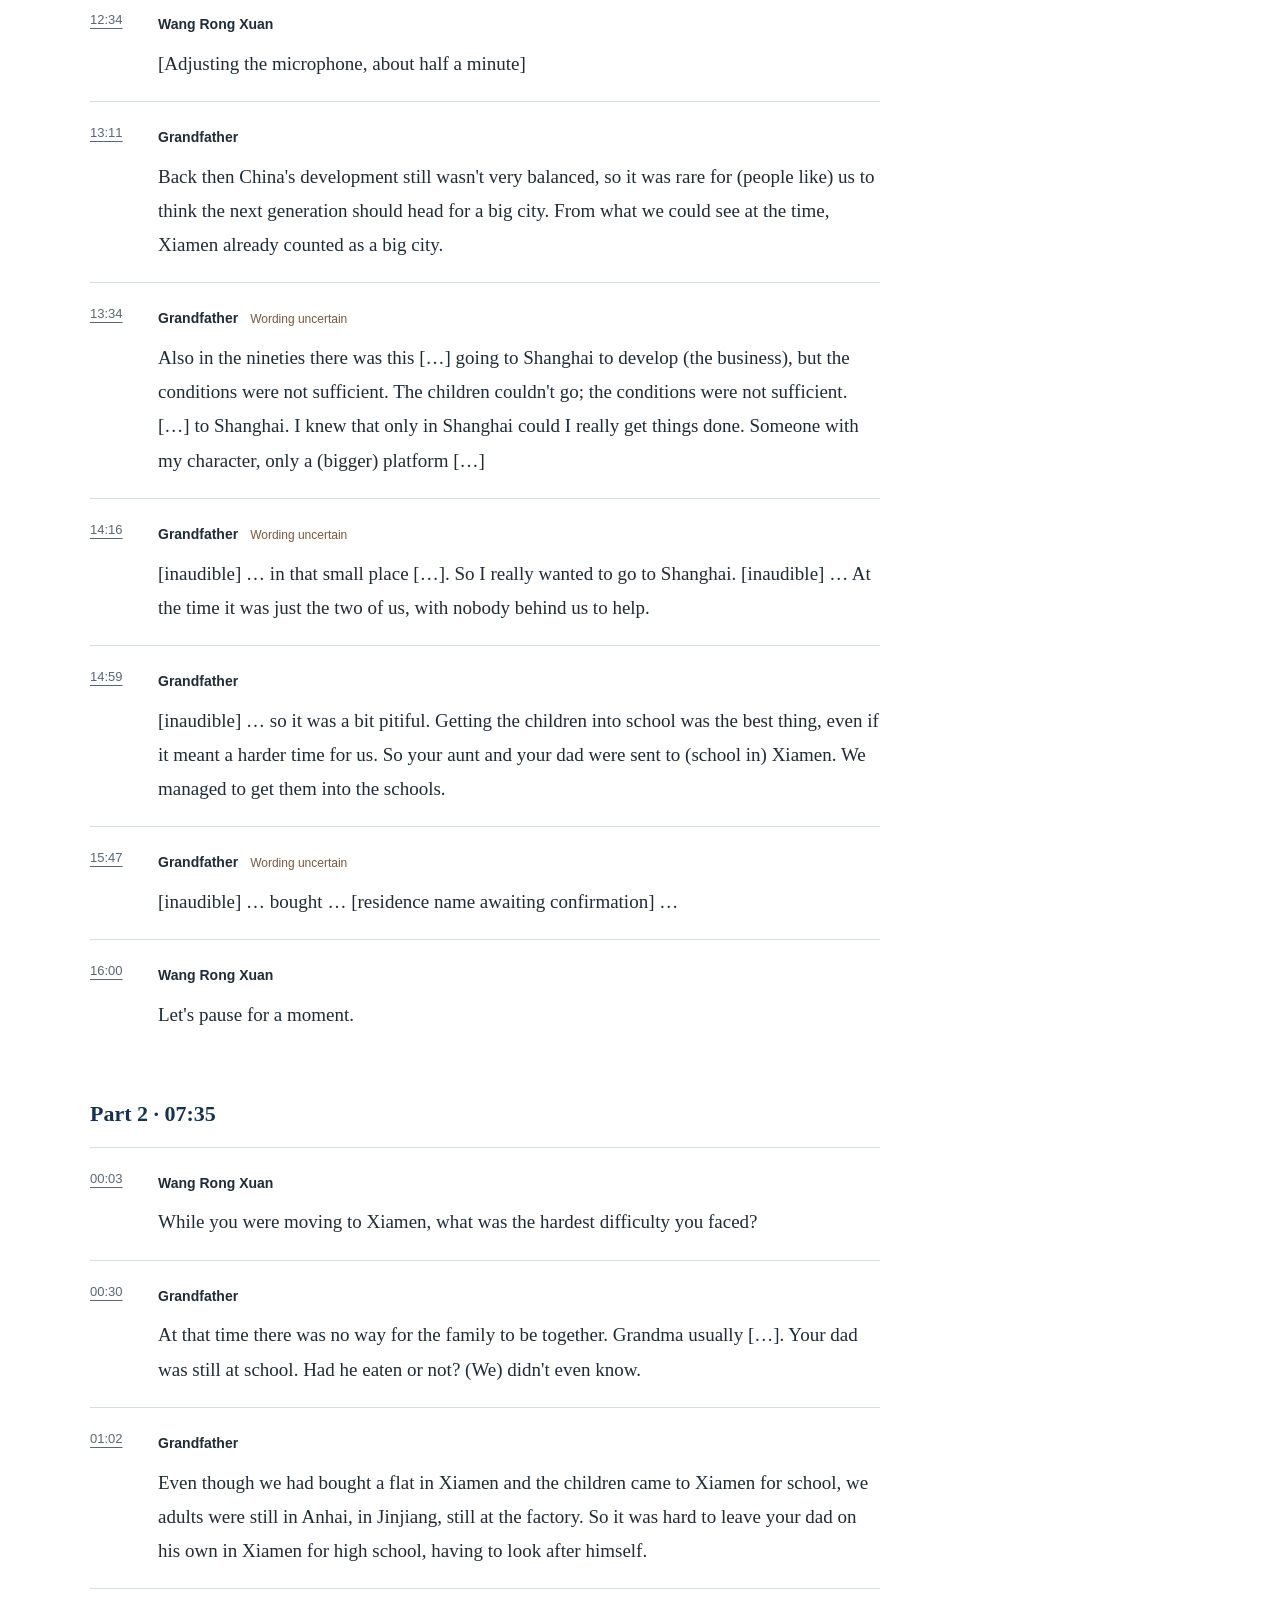
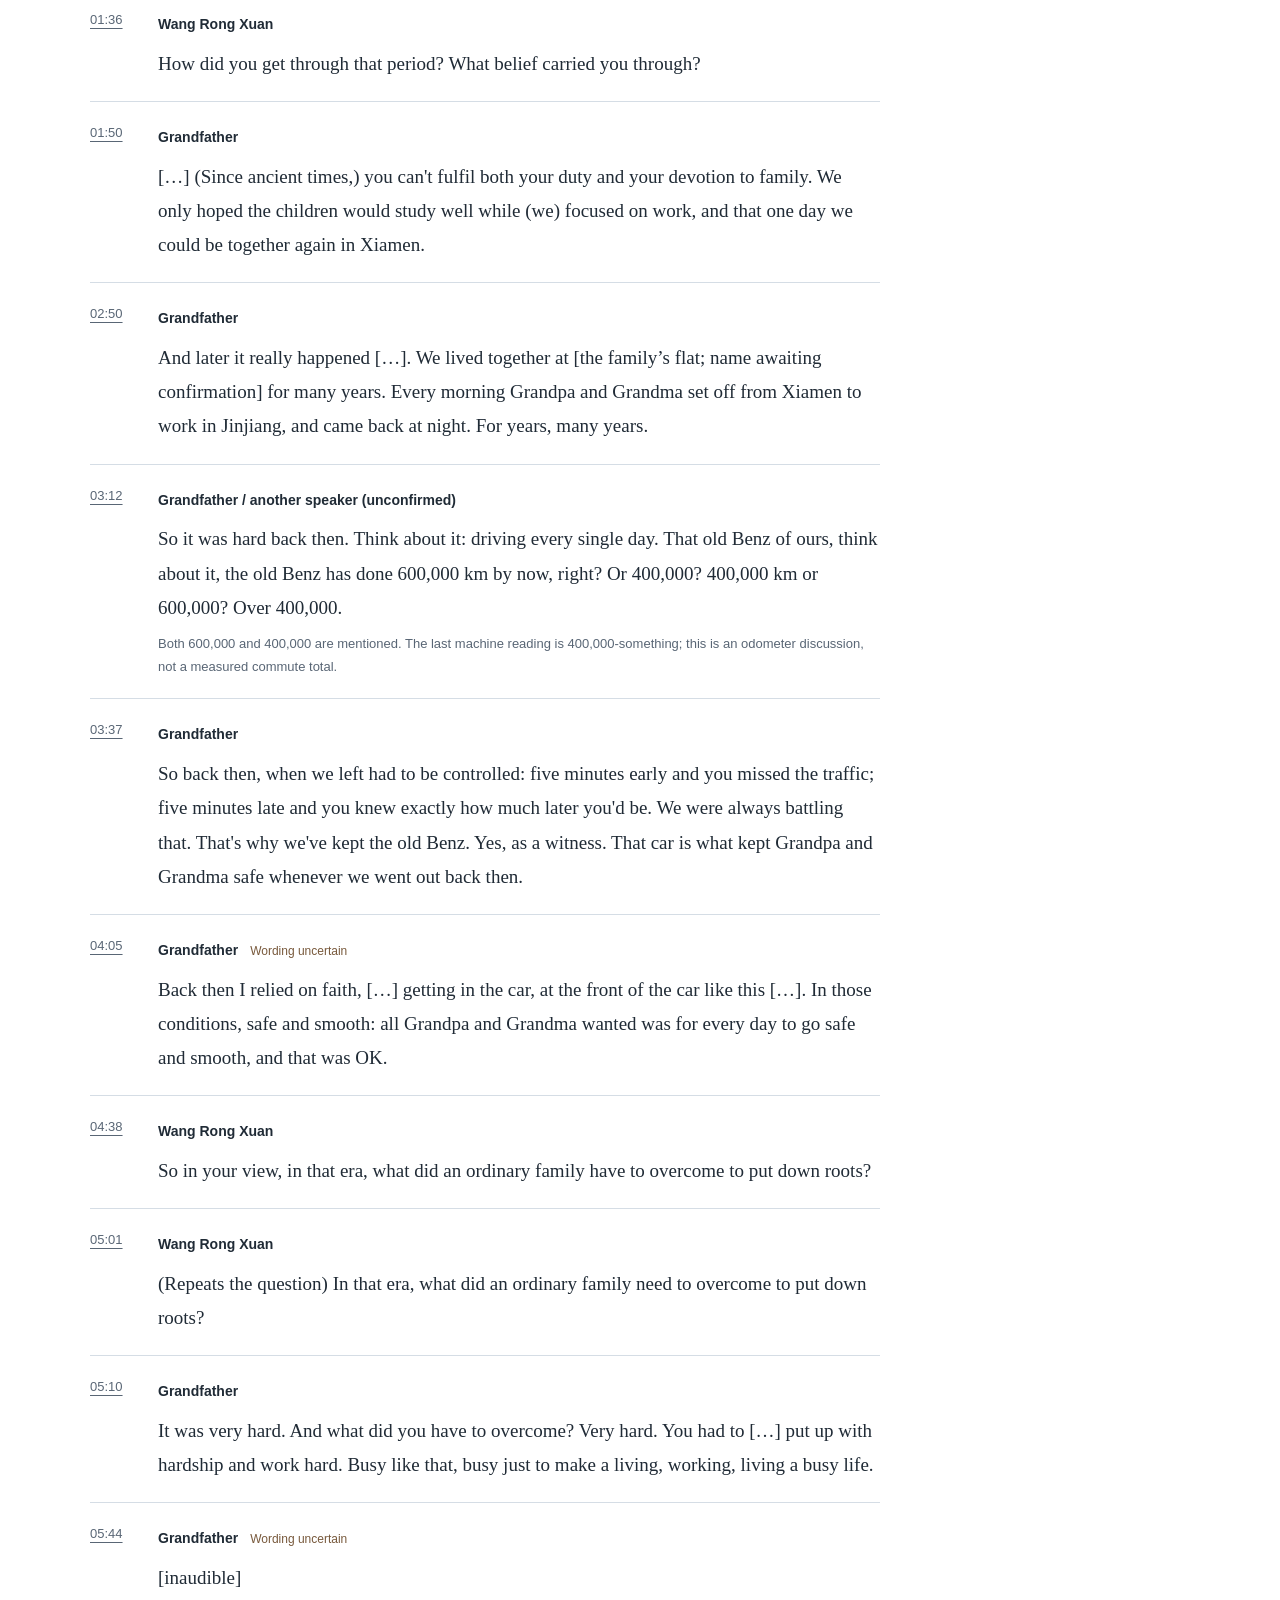
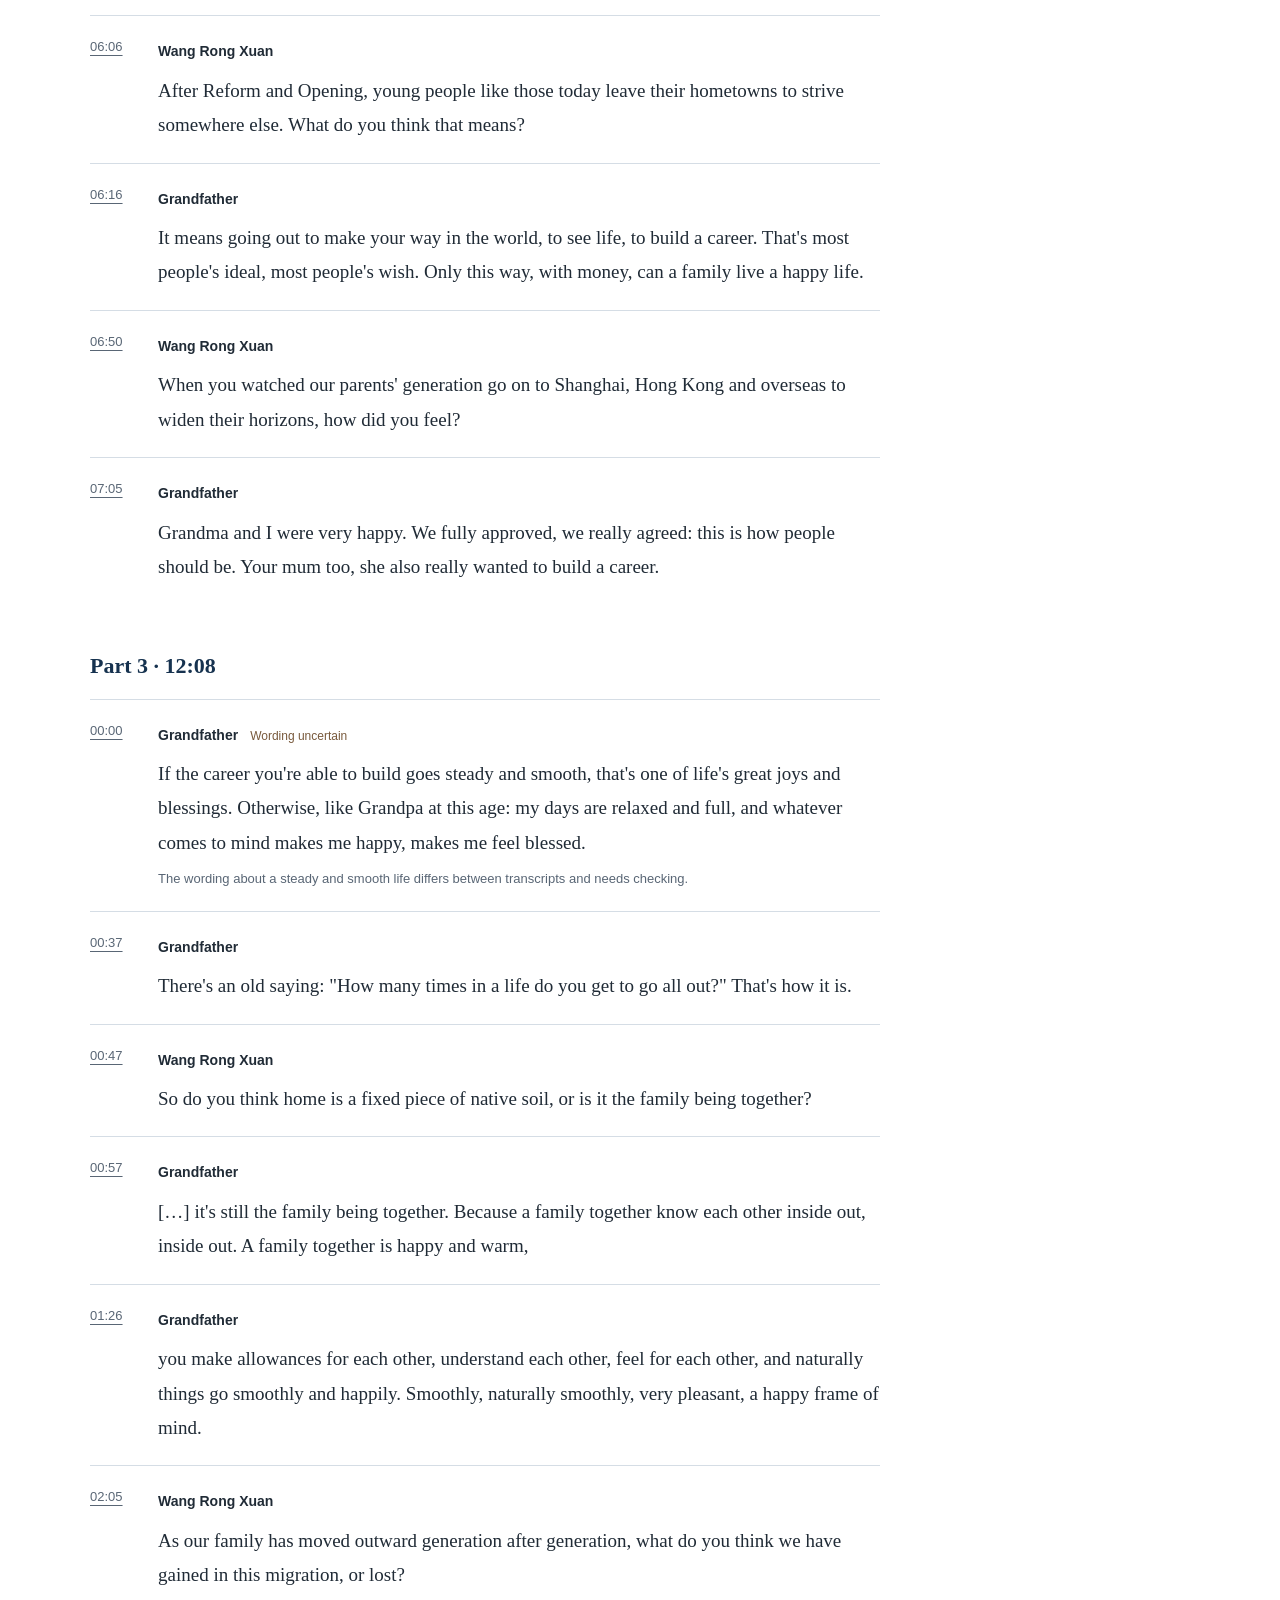
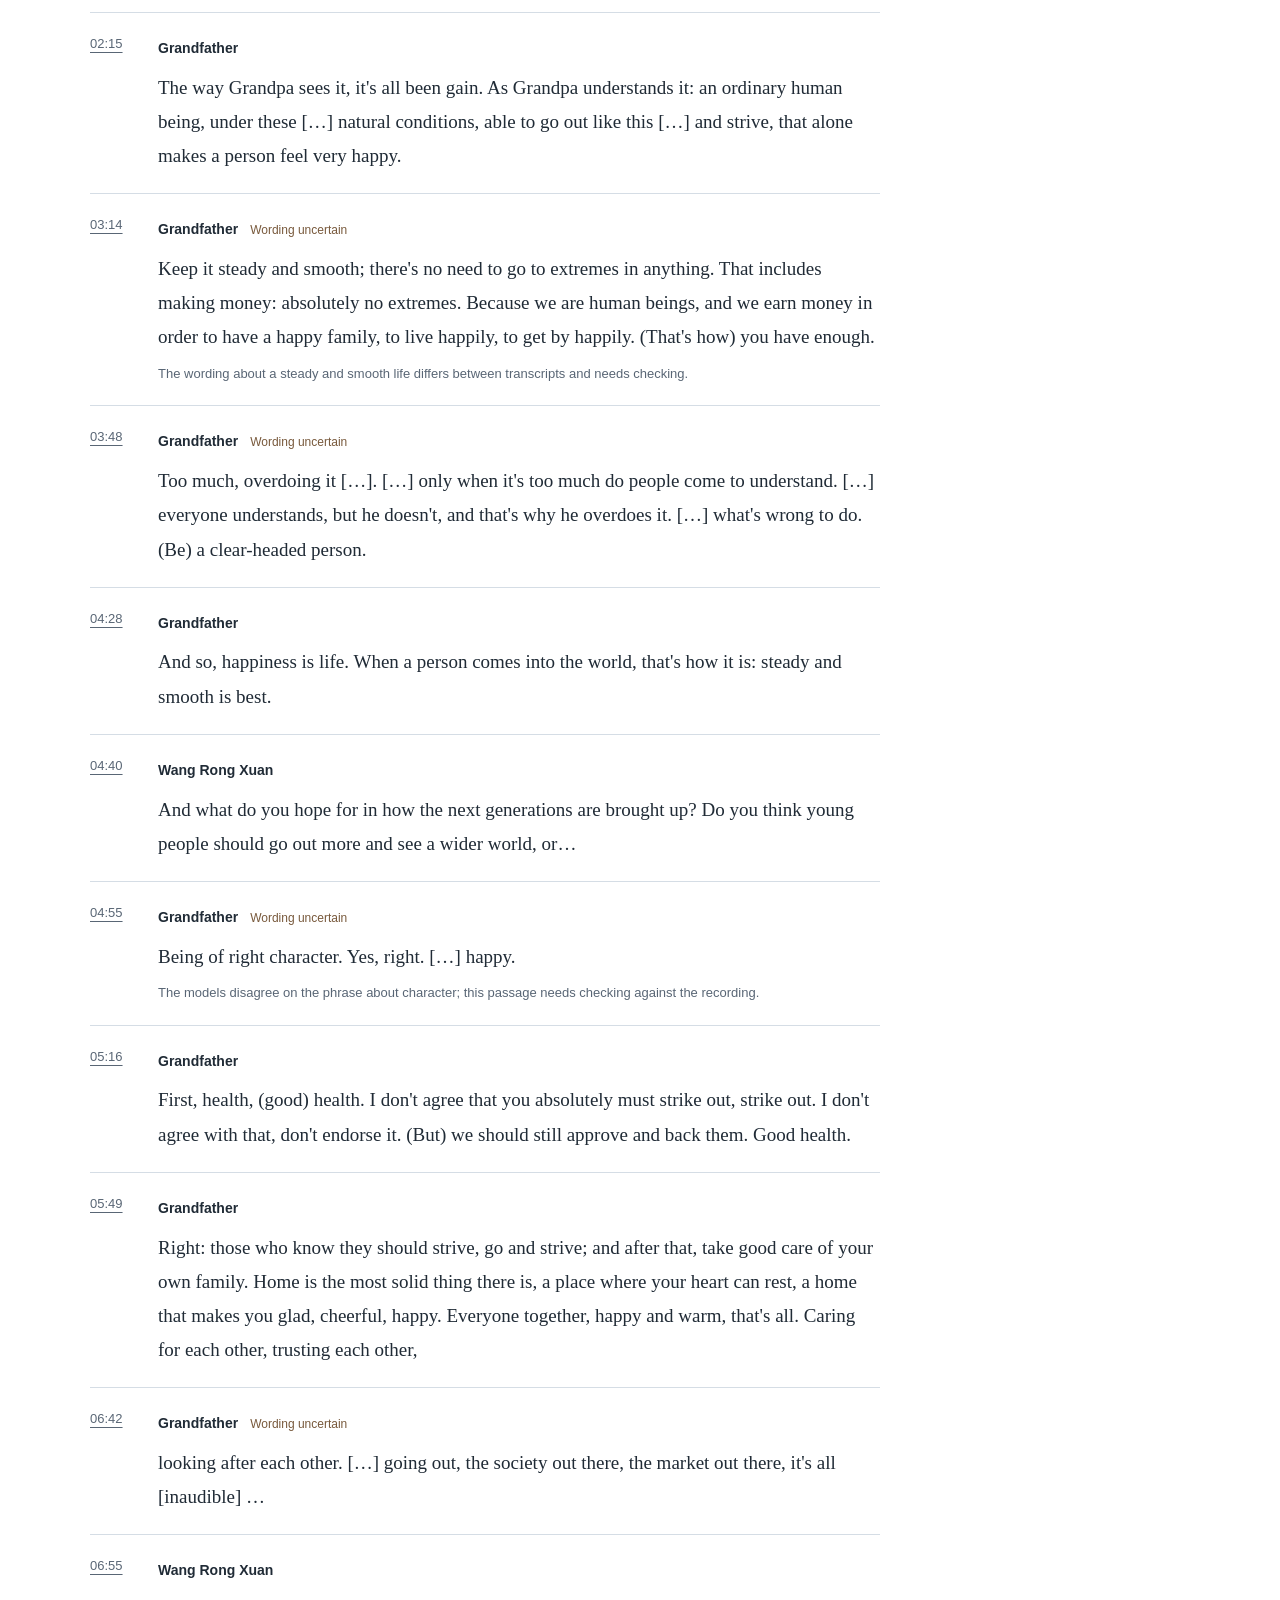
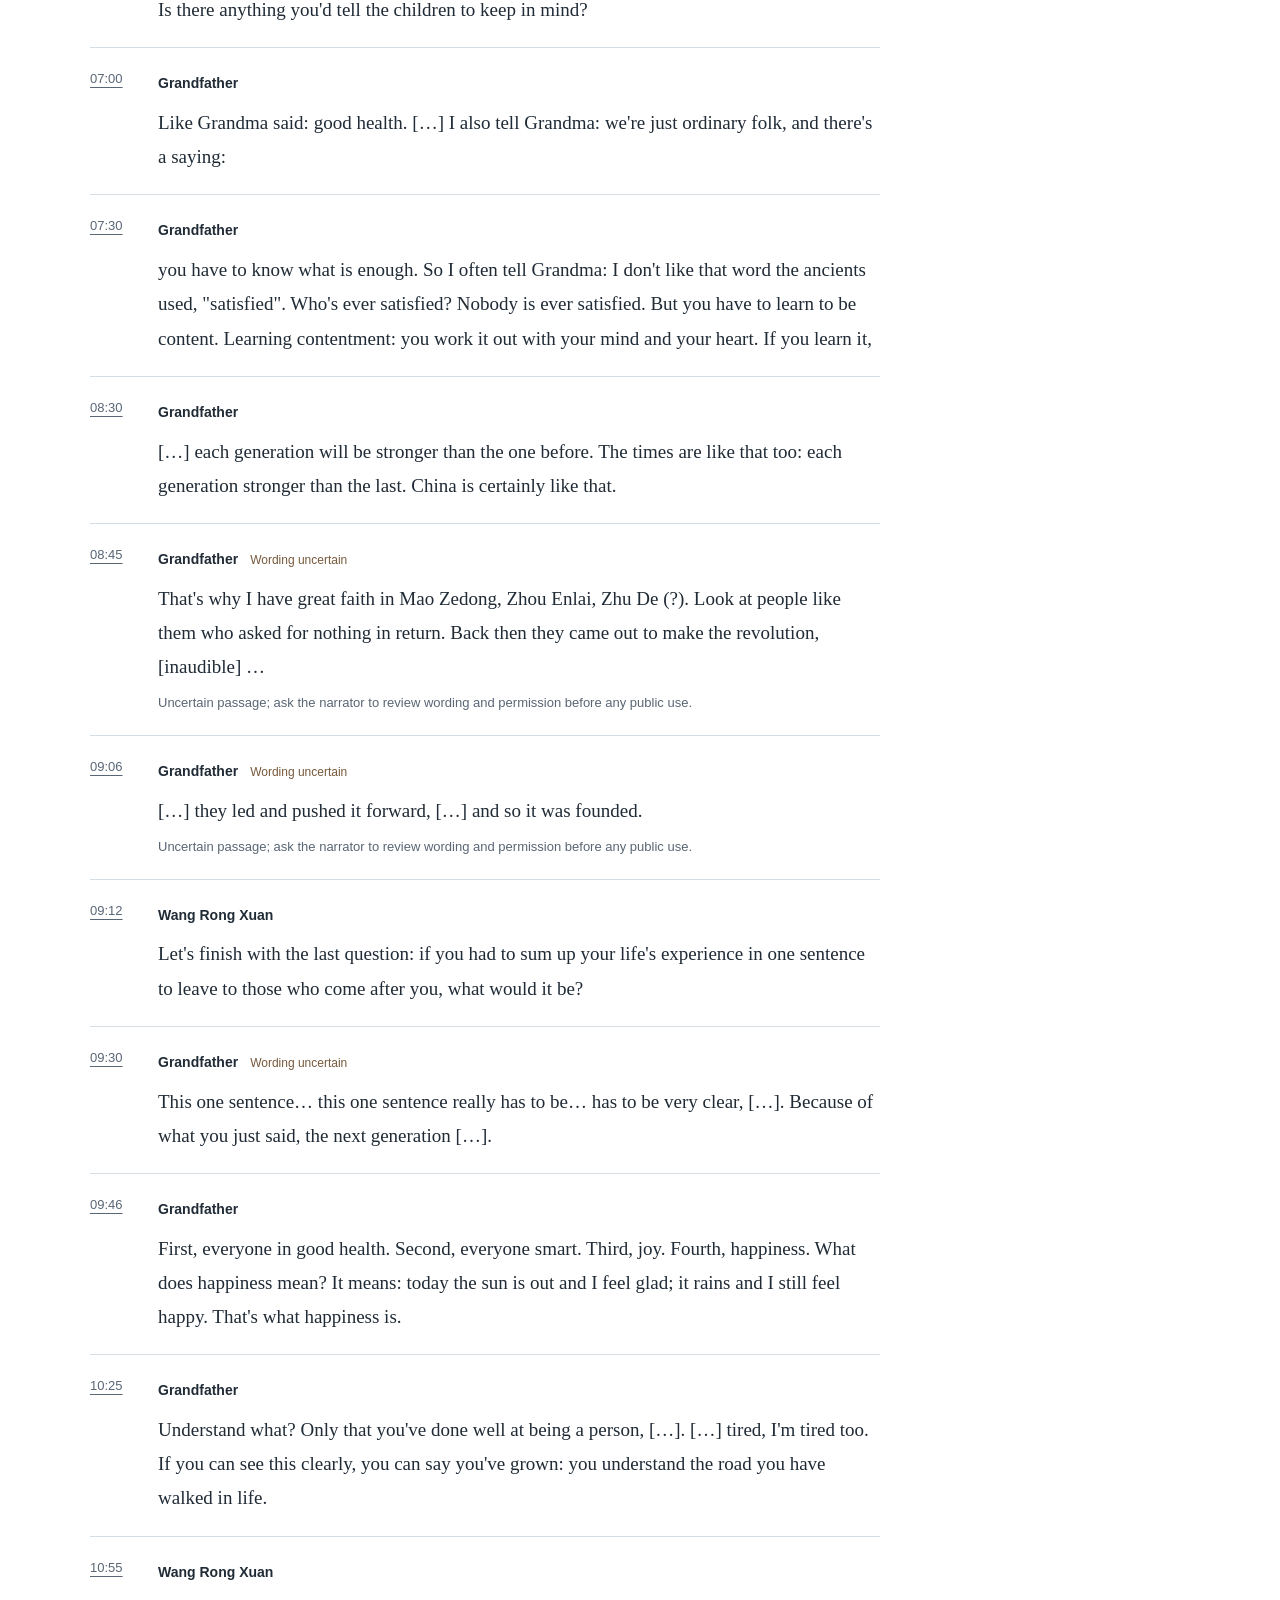
==== commit 821ce9a7: "Publish OralHistory review from 17f34cf1c1d914e380c31b56eb3a00550007dfc5" ====
--- a/stories/wang-grandfather/index.html
+++ b/stories/wang-grandfather/index.html
@@ -7,8 +7,8 @@
 <body><a class="skip" href="#main">Skip to content</a>
 <header class="site-header"><div class="mast wrap"><a class="brand" href="../../index.html"><img src="../../assets/logo.svg" width="64" height="64" alt=""><span class="brand-type"><span class="brand-name">Moving for the<br>Next Generation</span><small>Family Oral History Project</small></span></a></div>
 <nav class="nav wrap" aria-label="Main navigation"><a href="../../index.html" aria-current="page">Interviews</a><a href="../../about.html">About the project</a><a href="../../participate.html">Interview guide</a></nav></header>
-<main id="main" class="wrap page story"><div class="document"><article><header class="story-heading"><p class="breadcrumbs"><a href="../../interviews.html">Interviews</a> / Fujian</p><h1>Wang Rong Xuan’s grandfather</h1><p class="story-subtitle">From Anhai to Xiamen</p><p class="meta">Interview by Wang Rong Xuan</p></header>
-<div class="story-intro prose"><p>He ran a garment workshop with his wife in Fujian, on China’s southeast coast. They moved the business from their village to Anhai, then bought a flat in Xiamen for their children’s schooling. In this interview with his grandchild, he remembers the years the family lived apart and the daily drive to the factory after they were together again.</p><p class="editor-note">Review draft. The English translation is awaiting a Hokkien speaker’s check and the family’s approval.</p></div><section class="recordings" id="recordings" aria-labelledby="recordings-title"><div class="recording-heading"><h2 id="recordings-title">Listen to excerpts</h2><a href="transcript.html">English transcript</a></div><audio id="interview-player" controls preload="metadata" aria-label="Interview excerpt: Making clothes" src="audio/cloth.mp3">Your browser cannot play this audio.</audio><p id="now-playing" class="meta" aria-live="polite">Making clothes · Part 1, 04:10</p><div class="excerpt-passage"><p class="meta">Selected passage · draft English translation</p><p id="excerpt-text">People wore dark colours: jujube red, black, coffee brown. … What I wanted was something bright.</p><a id="excerpt-transcript" href="transcript.html#s1-t0412">View passage in transcript</a></div><ol class="track-list"><li><button type="button" data-clip="audio/cloth.mp3" data-clip-title="Making clothes · Part 1, 04:10" data-clip-text="People wore dark colours: jujube red, black, coffee brown. … What I wanted was something bright." data-transcript="transcript.html#s1-t0412" aria-pressed="true" aria-label="Play excerpt: Making clothes"><span class="track-number" aria-hidden="true">01</span><span>Making clothes</span><span class="track-length">1:12</span></button></li><li><button type="button" data-clip="audio/anhai.mp3" data-clip-title="The workshop in Anhai · Part 1, 07:31" data-clip-text="Moving to Anhai, we kept thinking of going forward. We hoped to change the surroundings and conditions we had for starting a business." data-transcript="transcript.html#s1-t0733" aria-pressed="false" aria-label="Play excerpt: The workshop in Anhai"><span class="track-number" aria-hidden="true">02</span><span>The workshop in Anhai</span><span class="track-length">1:28</span></button></li><li><button type="button" data-clip="audio/school.mp3" data-clip-title="A home in Xiamen · Part 1, 14:57" data-clip-text="Getting the children into school was the best thing, even if it meant more hardship for us." data-transcript="transcript.html#s1-t1459" aria-pressed="false" aria-label="Play excerpt: A home in Xiamen"><span class="track-number" aria-hidden="true">03</span><span>A home in Xiamen</span><span class="track-length">0:43</span></button></li><li><button type="button" data-clip="audio/car.mp3" data-clip-title="Back to Jinjiang each morning · Part 2, 02:48" data-clip-text="Grandpa and Grandma left Xiamen for work in Jinjiang every morning, then came back at night. For years, for many years." data-transcript="transcript.html#s2-t0250" aria-pressed="false" aria-label="Play excerpt: Back to Jinjiang each morning"><span class="track-number" aria-hidden="true">04</span><span>Back to Jinjiang each morning</span><span class="track-length">1:00</span></button></li><li><button type="button" data-clip="audio/shanghai.mp3" data-clip-title="The plan for Shanghai · Part 1, 13:04" data-clip-text="To develop in Shanghai, but the conditions were not enough. … The conditions were not enough." data-transcript="transcript.html#s1-t1311" aria-pressed="false" aria-label="Play excerpt: The plan for Shanghai"><span class="track-number" aria-hidden="true">05</span><span>The plan for Shanghai</span><span class="track-length">1:12</span></button></li><li><button type="button" data-clip="audio/happiness.mp3" data-clip-title="Looking back · Part 3, 09:44" data-clip-text="What does happiness mean? Today the sun is out and I feel glad; it rains and I still feel happy." data-transcript="transcript.html#s3-t0946" aria-pressed="false" aria-label="Play excerpt: Looking back"><span class="track-number" aria-hidden="true">06</span><span>Looking back</span><span class="track-length">0:44</span></button></li></ol><p id="playback-status" class="meta" role="status"></p><noscript><p>Audio files: <a href="audio/cloth.mp3">Making clothes</a> · <a href="audio/anhai.mp3">The workshop in Anhai</a> · <a href="audio/school.mp3">A home in Xiamen</a> · <a href="audio/car.mp3">Back to Jinjiang each morning</a> · <a href="audio/shanghai.mp3">The plan for Shanghai</a> · <a href="audio/happiness.mp3">Looking back</a></p></noscript></section><div class="story-narrative"><section class="chapter" id="cloth"><h2>Making clothes</h2><div class="prose"><p>He and his wife started making clothes in their home village. She did the sewing; he bought fabric and handled the business. When fabric was hard to find, he approached older state-owned factories to ask them to produce it.</p><p>Most of the clothes he remembers people wearing were dark. For summer, he wanted lighter fabric dyed in bright colours.</p></div></section><section class="chapter" id="anhai"><h2>The workshop in Anhai</h2><div class="prose"><p>Their children were already at school in the Anhai area when the couple decided to move the workshop there. He found it hard to do business in the village. Anhai had better roads and more trade, and it was easier to find out what was happening elsewhere.</p></div></section><section class="chapter" id="school"><h2>A home in Xiamen</h2><div class="prose"><p>They bought a flat in Xiamen so the children could go to school there. He thought the city offered a better education and a better environment. A written summary supplied with the recording dates the purchase to the 1990s; the year has not been confirmed.</p><p>Wang Rong Xuan’s father and aunt went to school in Xiamen. During high school, the father lived there on his own while his parents stayed at the factory in Jinjiang. The grandfather remembers the separation as difficult. He hoped the children would do well at school and that, one day, they would all be living together in Xiamen.</p></div></section><section class="chapter" id="car"><h2>Back to Jinjiang each morning</h2><div class="prose"><p>Eventually, he and his wife moved to Xiamen too. Every morning they drove back to the factory in Jinjiang and returned home at night. They kept this up for years.</p><p>He remembers how much the departure time mattered: leaving five minutes earlier could mean missing the traffic. The family still keeps the old Mercedes they drove to work.</p></div></section><section class="chapter" id="shanghai"><h2>The plan for Shanghai</h2><div class="prose"><p>Shanghai was another place he had hoped to take the business. That move never happened. He says they did not have the conditions to go, but the recording does not make clear what was missing.</p></div></section><section class="chapter" id="happiness"><h2>Looking back</h2><div class="prose"><p>When Wang Rong Xuan asks what the family gained and lost by moving, his grandfather says it was all gain.</p><p>Asked about the younger generation, he talks about good health, taking care of the family and learning to be content.</p></div></section></div><section class="chapter" id="route"><h2>Places mentioned</h2><figure class="mapfig"><svg xmlns="http://www.w3.org/2000/svg" viewBox="0 0 1100 610" role="img" aria-labelledby="map-title map-desc"><title id="map-title">Anhai, Jinjiang and Xiamen, with Shanghai in an inset</title><desc id="map-desc">Geographical context on the Fujian coast. Lines indicate relationships between cities, not the family’s precise road route. The workshop and home locations remain unknown.</desc><!-- Equirectangular, x multiplied by cos(reference latitude). Natural Earth 1:10m land. -->
+<main id="main" class="wrap page story"><header class="story-heading"><p class="breadcrumbs">Fujian</p><h1>Wang Rong Xuan’s grandfather</h1><p class="story-subtitle">From Anhai to Xiamen</p></header><div class="document"><aside class="story-sidebar"><section><h2>The interview</h2><dl class="interview-facts"><dt>Interviewed by</dt><dd>Wang Rong Xuan</dd><dt>Language</dt><dd>Hokkien and Mandarin</dd><dt>Original interview</dt><dd>35 min 48 sec · three parts</dd><dt>Interview date</dt><dd>To be confirmed</dd></dl></section><nav class="toc" aria-label="In this interview"><h2>In this interview</h2><a href="#recordings">Audio excerpts</a><a href="#story">Story</a><a href="#transcript">English transcript</a><a href="#method">About this recording</a></nav></aside><article>
+<div class="story-intro prose"><p>He ran a garment workshop with his wife in Fujian, on China’s southeast coast. They moved the business from their village to Anhai, then bought a flat in Xiamen for their children’s schooling. In this interview with his grandchild, he remembers the years the family lived apart and the daily drive to the factory after they were together again.</p><p class="editor-note">Review draft. The English translation is awaiting a Hokkien speaker’s check and the family’s approval.</p></div><section class="recordings" id="recordings" aria-labelledby="recordings-title"><div class="recording-heading"><h2 id="recordings-title">Audio excerpts</h2></div><audio id="interview-player" controls preload="metadata" aria-label="Interview excerpt: Making clothes" src="audio/cloth.mp3">Your browser cannot play this audio.</audio><p id="now-playing" class="meta" aria-live="polite">Making clothes · Part 1, 04:10</p><div class="excerpt-passage"><p class="meta">Selected passage · draft English translation</p><p id="excerpt-text">People wore dark colours: jujube red, black, coffee brown. … What I wanted was something bright.</p><a id="excerpt-transcript" href="#s1-t0412">View passage in transcript</a></div><ol class="track-list"><li><button type="button" data-clip="audio/cloth.mp3" data-clip-title="Making clothes · Part 1, 04:10" data-clip-text="People wore dark colours: jujube red, black, coffee brown. … What I wanted was something bright." data-transcript="#s1-t0412" aria-pressed="true" aria-label="Play excerpt: Making clothes"><span class="track-number" aria-hidden="true">01</span><span>Making clothes</span><span class="track-length">1:12</span></button></li><li><button type="button" data-clip="audio/anhai.mp3" data-clip-title="The workshop in Anhai · Part 1, 07:31" data-clip-text="Moving to Anhai, we kept thinking of going forward. We hoped to change the surroundings and conditions we had for starting a business." data-transcript="#s1-t0733" aria-pressed="false" aria-label="Play excerpt: The workshop in Anhai"><span class="track-number" aria-hidden="true">02</span><span>The workshop in Anhai</span><span class="track-length">1:28</span></button></li><li><button type="button" data-clip="audio/school.mp3" data-clip-title="A home in Xiamen · Part 1, 14:57" data-clip-text="Getting the children into school was the best thing, even if it meant more hardship for us." data-transcript="#s1-t1459" aria-pressed="false" aria-label="Play excerpt: A home in Xiamen"><span class="track-number" aria-hidden="true">03</span><span>A home in Xiamen</span><span class="track-length">0:43</span></button></li><li><button type="button" data-clip="audio/car.mp3" data-clip-title="Back to Jinjiang each morning · Part 2, 02:48" data-clip-text="Grandpa and Grandma left Xiamen for work in Jinjiang every morning, then came back at night. For years, for many years." data-transcript="#s2-t0250" aria-pressed="false" aria-label="Play excerpt: Back to Jinjiang each morning"><span class="track-number" aria-hidden="true">04</span><span>Back to Jinjiang each morning</span><span class="track-length">1:00</span></button></li><li><button type="button" data-clip="audio/shanghai.mp3" data-clip-title="The plan for Shanghai · Part 1, 13:04" data-clip-text="To develop in Shanghai, but the conditions were not enough. … The conditions were not enough." data-transcript="#s1-t1311" aria-pressed="false" aria-label="Play excerpt: The plan for Shanghai"><span class="track-number" aria-hidden="true">05</span><span>The plan for Shanghai</span><span class="track-length">1:12</span></button></li><li><button type="button" data-clip="audio/happiness.mp3" data-clip-title="Looking back · Part 3, 09:44" data-clip-text="What does happiness mean? Today the sun is out and I feel glad; it rains and I still feel happy." data-transcript="#s3-t0946" aria-pressed="false" aria-label="Play excerpt: Looking back"><span class="track-number" aria-hidden="true">06</span><span>Looking back</span><span class="track-length">0:44</span></button></li></ol><p id="playback-status" class="meta" role="status"></p><noscript><p>Audio files: <a href="audio/cloth.mp3">Making clothes</a> · <a href="audio/anhai.mp3">The workshop in Anhai</a> · <a href="audio/school.mp3">A home in Xiamen</a> · <a href="audio/car.mp3">Back to Jinjiang each morning</a> · <a href="audio/shanghai.mp3">The plan for Shanghai</a> · <a href="audio/happiness.mp3">Looking back</a></p></noscript></section><section class="story-narrative" id="story" aria-label="Interview story"><section class="chapter" id="cloth"><h2>Making clothes</h2><div class="prose"><p>He and his wife started making clothes in their home village. She did the sewing; he bought fabric and handled the business. When fabric was hard to find, he approached older state-owned factories to ask them to produce it.</p><p>Most of the clothes he remembers people wearing were dark. For summer, he wanted lighter fabric dyed in bright colours.</p></div></section><section class="chapter" id="anhai"><h2>The workshop in Anhai</h2><div class="prose"><p>Their children were already at school in the Anhai area when the couple decided to move the workshop there. He found it hard to do business in the village. Anhai had better roads and more trade, and it was easier to find out what was happening elsewhere.</p></div></section><section class="chapter" id="school"><h2>A home in Xiamen</h2><div class="prose"><p>They bought a flat in Xiamen so the children could go to school there. He thought the city offered a better education and a better environment. A written summary supplied with the recording dates the purchase to the 1990s; the year has not been confirmed.</p><p>Wang Rong Xuan’s father and aunt went to school in Xiamen. During high school, the father lived there on his own while his parents stayed at the factory in Jinjiang. The grandfather remembers the separation as difficult. He hoped the children would do well at school and that, one day, they would all be living together in Xiamen.</p></div></section><section class="chapter" id="car"><h2>Back to Jinjiang each morning</h2><div class="prose"><p>Eventually, he and his wife moved to Xiamen too. Every morning they drove back to the factory in Jinjiang and returned home at night. They kept this up for years.</p><p>He remembers how much the departure time mattered: leaving five minutes earlier could mean missing the traffic. The family still keeps the old Mercedes they drove to work.</p></div></section><section class="chapter" id="shanghai"><h2>The plan for Shanghai</h2><div class="prose"><p>Shanghai was another place he had hoped to take the business. That move never happened. He says they did not have the conditions to go, but the recording does not make clear what was missing.</p></div></section><section class="chapter" id="happiness"><h2>Looking back</h2><div class="prose"><p>When Wang Rong Xuan asks what the family gained and lost by moving, his grandfather says it was all gain.</p><p>Asked about the younger generation, he talks about good health, taking care of the family and learning to be content.</p></div></section></section><section class="chapter" id="route"><h2>Places mentioned</h2><figure class="mapfig"><svg xmlns="http://www.w3.org/2000/svg" viewBox="0 0 1100 610" role="img" aria-labelledby="map-title map-desc"><title id="map-title">Anhai, Jinjiang and Xiamen, with Shanghai in an inset</title><desc id="map-desc">Geographical context on the Fujian coast. Lines indicate relationships between cities, not the family’s precise road route. The workshop and home locations remain unknown.</desc><!-- Equirectangular, x multiplied by cos(reference latitude). Natural Earth 1:10m land. -->
 <style>.map-land{fill:var(--map-land,#e7e9e1);stroke:var(--map-line,#9aa1ad);stroke-width:.8}.map-sea{fill:var(--map-sea,#d9e2ec)}.map-label{font:600 19px Arial,sans-serif;fill:var(--ink,#1d2130)}.map-note{font:15px Arial,sans-serif;fill:var(--muted,#555b69)}.map-route{fill:none;stroke:var(--accent,#b8304a);stroke-width:2.5;stroke-dasharray:7 5}.map-dot{fill:var(--ink,#1d2130);stroke:var(--paper,#f5f6f2);stroke-width:2}</style>
 <rect width="1100" height="610" class="map-sea"/>
 <path class="map-land" fill-rule="evenodd" d="M20.0,570.0 L20.0,50.0 L571.2,50.0 L571.2,203.1 L558.5,207.3 L551.6,205.0 L546.4,201.3 L540.8,199.6 L533.2,203.0 L534.5,213.0 L525.0,218.7 L511.5,222.5 L500.9,227.0 L495.6,225.3 L492.3,222.4 L491.4,217.8 L493.3,210.9 L496.5,207.6 L508.0,203.0 L507.9,194.1 L503.2,184.7 L496.4,176.4 L490.1,171.1 L491.1,190.5 L490.1,195.1 L486.6,196.9 L484.5,192.5 L484.2,185.5 L486.2,179.3 L480.5,172.8 L475.5,163.6 L472.3,170.8 L463.1,180.5 L461.1,185.4 L472.5,195.4 L478.5,202.2 L477.3,209.1 L466.8,213.6 L452.6,213.0 L437.7,209.0 L425.3,203.0 L446.7,220.0 L450.4,227.0 L450.8,235.3 L449.4,242.1 L449.3,249.1 L457.0,265.4 L459.9,268.3 L461.1,264.5 L462.9,262.5 L475.5,262.5 L485.4,256.4 L491.1,251.3 L493.3,246.4 L498.2,249.4 L500.3,253.2 L500.9,264.5 L502.9,269.9 L507.5,269.9 L515.2,266.5 L523.7,270.8 L525.5,273.8 L526.0,280.1 L517.0,298.0 L509.2,300.5 L503.0,306.8 L491.8,323.9 L484.8,329.4 L479.7,326.5 L474.8,319.8 L468.3,313.8 L462.0,322.3 L458.8,330.9 L457.5,351.7 L461.0,358.0 L468.2,358.3 L473.6,360.7 L472.2,373.4 L464.4,386.0 L450.7,399.3 L435.1,409.3 L421.7,412.4 L417.5,415.6 L415.8,415.1 L414.1,404.2 L414.4,399.0 L416.0,394.8 L428.5,390.8 L424.8,385.7 L388.1,363.1 L374.2,359.5 L358.7,351.0 L349.7,349.7 L352.1,341.9 L353.1,333.7 L353.3,316.0 L351.3,310.2 L346.8,314.1 L341.0,321.5 L335.4,326.0 L346.4,353.6 L337.5,363.9 L324.4,373.4 L309.6,378.0 L295.6,373.4 L291.6,375.3 L286.2,374.5 L274.1,369.0 L271.9,376.6 L268.3,382.6 L263.1,384.9 L256.1,381.6 L251.9,400.3 L239.9,401.6 L227.0,392.9 L220.1,381.6 L220.3,369.0 L225.6,367.3 L232.6,368.5 L238.3,365.5 L237.9,359.2 L231.9,355.3 L223.6,353.5 L216.5,353.6 L221.5,343.1 L223.5,334.6 L220.2,325.7 L209.2,313.8 L207.6,331.6 L204.2,333.9 L199.2,334.9 L197.1,348.3 L193.7,356.2 L184.2,369.0 L182.9,377.0 L179.2,376.6 L173.4,369.0 L148.3,357.6 L144.4,369.0 L148.5,381.6 L144.6,390.5 L136.1,393.8 L126.5,389.5 L129.9,378.9 L121.0,384.3 L111.8,395.1 L113.8,401.0 L135.9,404.4 L148.1,409.2 L155.5,416.4 L144.3,430.8 L139.2,432.5 L132.3,432.7 L129.9,433.9 L124.7,442.4 L135.6,451.8 L136.4,456.9 L122.9,456.2 L78.7,437.7 L55.5,431.6 L33.6,436.8 L44.3,440.0 L54.8,440.8 L64.5,443.7 L73.1,452.6 L28.2,442.0 L20.0,443.5 L20.0,452.2 L59.2,485.5 L76.3,492.0 L119.4,486.4 L135.2,479.8 L140.8,475.9 L147.5,479.5 L149.9,483.9 L149.6,489.3 L146.4,503.2 L140.8,507.5 L137.5,511.8 L133.3,525.6 L137.7,527.5 L144.6,523.0 L148.3,517.7 L152.8,514.0 L162.7,512.9 L172.5,517.2 L178.7,532.9 L186.1,538.5 L187.8,541.5 L188.3,552.9 L191.4,563.0 L182.1,563.6 L170.4,570.0 L168.3,570.0 L162.7,567.4 L159.4,570.0 Z"/>
@@ -123,7 +123,7 @@
 <text x="744" y="489" class="map-note">Shanghai: not reached</text>
 <text x="744" y="514" class="map-note">by the grandparents in this account.</text>
 <text x="36" y="591" class="map-note">Schematic connections on a geographical base; exact home and factory locations unconfirmed.</text>
-</svg><figcaption>Anhai, Jinjiang and Xiamen, with Shanghai shown in the inset. Points mark towns and cities; connecting lines do not trace the family’s journeys. Coastline: <a href="https://www.naturalearthdata.com/downloads/10m-physical-vectors/10m-land/">Natural Earth</a>. Coordinates: <a href="https://en.wikipedia.org/wiki/Anhai">Anhai</a>, <a href="https://en.wikipedia.org/wiki/Jinjiang,_Fujian">Jinjiang</a>, <a href="https://en.wikipedia.org/wiki/Xiamen">Xiamen</a>, <a href="https://en.wikipedia.org/wiki/Shanghai">Shanghai</a>.</figcaption></figure></section>
+</svg><figcaption>Anhai, Jinjiang and Xiamen, with Shanghai shown in the inset. Points mark towns and cities; connecting lines do not trace the family’s journeys. Coastline: <a href="https://www.naturalearthdata.com/downloads/10m-physical-vectors/10m-land/">Natural Earth</a>. Coordinates: <a href="https://en.wikipedia.org/wiki/Anhai">Anhai</a>, <a href="https://en.wikipedia.org/wiki/Jinjiang,_Fujian">Jinjiang</a>, <a href="https://en.wikipedia.org/wiki/Xiamen">Xiamen</a>, <a href="https://en.wikipedia.org/wiki/Shanghai">Shanghai</a>.</figcaption></figure></section><section class="transcript-section chapter" id="transcript" aria-labelledby="transcript-title"><h2 id="transcript-title">English transcript</h2><p class="editor-note">Draft translation. It has not yet been fully checked against the Hokkien and Mandarin recording. Times mark the start of each passage. Brackets indicate supplied or unclear wording.</p><div class="transcript-tools"><label for="transcript-search">Find in transcript</label><input class="search" id="transcript-search" type="search" placeholder="Word or phrase"><p id="transcript-count" aria-live="polite"></p><nav aria-label="Recording parts"><a href="#s1">Part 1</a><a href="#s2">Part 2</a><a href="#s3">Part 3</a></nav></div><section class="transcript-part" id="s1"><h3>Part 1 · 16:05</h3><div class="segment" id="s1-t0005" data-segment><a class="timestamp" href="#s1-t0005" aria-label="Part 1, 00:05">00:05</a><div><span class="speaker">Grandfather</span><p>[…] not a pretty sight. That&#x27;s about what the countryside was like.</p></div></div><div class="segment" id="s1-t0016" data-segment><a class="timestamp" href="#s1-t0016" aria-label="Part 1, 00:16">00:16</a><div><span class="speaker">Wang Rong Xuan</span><p>And back then, what did ordinary families hope for most?</p></div></div><div class="segment" id="s1-t0023" data-segment><a class="timestamp" href="#s1-t0023" aria-label="Part 1, 00:23">00:23</a><div><span class="speaker">Grandfather</span><p>What ordinary families hoped for most was just for life to get a little better: a house to live in, a bicycle. That made people very happy.</p></div></div><div class="segment" id="s1-t0057" data-segment><a class="timestamp" href="#s1-t0057" aria-label="Part 1, 00:57">00:57</a><div><span class="speaker">Wang Rong Xuan</span><p>What made you decide to leave your hometown?</p></div></div><div class="segment" id="s1-t0103" data-segment><a class="timestamp" href="#s1-t0103" aria-label="Part 1, 01:03">01:03</a><div><span class="speaker">Grandfather</span><p>Grandma and I had both been ambitious since we were young. We always felt people couldn&#x27;t live like this; you had to get out. […] we had our own ideas: you can&#x27;t live like this. Just depending on the weather to eat doesn&#x27;t work.</p></div></div><div class="segment" id="s1-t0136" data-segment><a class="timestamp" href="#s1-t0136" aria-label="Part 1, 01:36">01:36</a><div><span class="speaker">Grandfather</span><p>(After) Grandma and I married, I started building a business with everything I had. In &#x27;79 (?) came Reform and Opening, and that&#x27;s when it began. I got into this line first; that was the whole aim. [inaudible] … my ideals all had a chance to get in.</p><p class=transcript-note>The year is uncertain in the recording. It is not a verified date for the start of national reforms.</p></div></div><div class="segment" id="s1-t0223" data-segment><a class="timestamp" href="#s1-t0223" aria-label="Part 1, 02:23">02:23</a><div><span class="speaker">Grandfather</span><p>At the time, all you heard was &quot;getting rich first is glorious&quot;. So Grandma and (I) started. You were allowed to set up a workshop now, and we began making clothes ourselves. Making clothes: most people back then didn&#x27;t know how. But your grandma, first of all, she knew how to make them,</p></div></div><div class="segment" id="s1-t0302" data-segment><a class="timestamp" href="#s1-t0302" aria-label="Part 1, 03:02">03:02</a><div><span class="speaker">Grandfather</span><p>sitting here sewing. And me, first of all, I understood how to do business. I was generally a bit smarter than others about it: how to run a business, how to buy cloth, how to tell Grandma what to make. That&#x27;s how it was. In the beginning, when I needed cloth, there was nowhere to get it, so, being fairly clever,</p></div></div><div class="segment" id="s1-t0334" data-segment><a class="timestamp" href="#s1-t0334" aria-label="Part 1, 03:34">03:34</a><div><span class="speaker">Grandfather</span><p>I went to the old factories, the state-owned enterprises of the time, and negotiated with them: you produce this cloth for me, that cloth, that kind of cloth. And I also understood […]. Back then, the clothes people wore were all that kind of colour. You never saw it,</p></div></div><div class="segment" id="s1-t0412" data-segment><a class="timestamp" href="#s1-t0412" aria-label="Part 1, 04:12">04:12</a><div><span class="speaker">Grandfather</span><p>The way I saw it, everything people wore was dark: jujube red, black, coffee brown. So […] once Reform and Opening came, what I wanted was brightness.</p></div></div><div class="segment" id="s1-t0445" data-segment><a class="timestamp" href="#s1-t0445" aria-label="Part 1, 04:45">04:45</a><div><span class="speaker">Grandfather</span><p>That&#x27;s what you&#x27;d call bright. How? With bright colours. And in summer you can&#x27;t use thick fabric; it has to be thin. Thin cloth dyed in light colours: red, watermelon red, green, yellow, a bit thinner, dyed in these bright colours.</p></div></div><div class="segment" id="s1-t0518" data-segment><a class="timestamp" href="#s1-t0518" aria-label="Part 1, 05:18">05:18</a><div><span class="speaker">Grandfather</span><p>&quot;Wow, so pretty!&quot; […] the suppliers behind us… nobody knew how to develop designs. [inaudible] I didn&#x27;t dare smuggle like others did. I didn&#x27;t dare. With smuggling, the border guards would arrest you.</p><p class=transcript-note>Uncertain passage; ask the narrator to review wording and permission before any public use.</p></div></div><div class="segment" id="s1-t0550" data-segment><a class="timestamp" href="#s1-t0550" aria-label="Part 1, 05:50">05:50</a><div><span class="speaker">Grandfather</span><span class="uncertain">Wording uncertain</span><p>[partly inaudible] A life is worth something; I didn&#x27;t dare do that. (People) went down to the seaside, (dealing) with Hong Kong […]. It was terrifying.</p><p class=transcript-note>Uncertain passage; ask the narrator to review wording and permission before any public use.</p></div></div><div class="segment" id="s1-t0621" data-segment><a class="timestamp" href="#s1-t0621" aria-label="Part 1, 06:21">06:21</a><div><span class="speaker">Grandfather</span><span class="uncertain">Wording uncertain</span><p>(They&#x27;d) go to the seaside to meet Taiwanese traders, and the border guards would come after you. […] So there was no choice. When you&#x27;re forced into a corner, that&#x27;s how you find a way. So I turned straight around, […] developing these fabrics. Once they were developed, then came large volumes […].</p><p class=transcript-note>Uncertain passage; ask the narrator to review wording and permission before any public use.</p></div></div><div class="segment" id="s1-t0657" data-segment><a class="timestamp" href="#s1-t0657" aria-label="Part 1, 06:57">06:57</a><div><span class="speaker">Grandfather</span><span class="uncertain">Wording uncertain</span><p>[inaudible]</p></div></div><div class="segment" id="s1-t0718" data-segment><a class="timestamp" href="#s1-t0718" aria-label="Part 1, 07:18">07:18</a><div><span class="speaker">Wang Rong Xuan</span><p>Let&#x27;s move on to the next question. When you were getting ready to leave home, was there any hesitation or anxiety in the family?</p></div></div><div class="segment" id="s1-t0728" data-segment><a class="timestamp" href="#s1-t0728" aria-label="Part 1, 07:28">07:28</a><div><span class="speaker">Grandfather</span><p>Hesitation, anxiety: no, there wasn&#x27;t any of that.</p></div></div><div class="segment" id="s1-t0733" data-segment><a class="timestamp" href="#s1-t0733" aria-label="Part 1, 07:33">07:33</a><div><span class="speaker">Grandfather</span><p>At that time your dad, your aunt and your eldest uncle had all been sent to school in Anhai, in the township. Grandma (and I) always wanted to get ahead; we had to move out as soon as we could, and that&#x27;s why we moved into Anhai town. Moving to Anhai, single-minded, always pushing on, always heading forward.</p></div></div><div class="segment" id="s1-t0822" data-segment><a class="timestamp" href="#s1-t0822" aria-label="Part 1, 08:22">08:22</a><div><span class="speaker">Grandfather</span><p>We hoped to change things, to change the conditions we had for starting a business. The village was so closed off; whatever you tried, you hit a dead end. Only being near, near the main road, was best. Only then could you get out.</p></div></div><div class="segment" id="s1-t0859" data-segment><a class="timestamp" href="#s1-t0859" aria-label="Part 1, 08:59">08:59</a><div><span class="speaker">Grandfather</span><p>Doing business, I was more drawn to going out, keen to get out, so there was no hesitation. Being able to move, moving our little village workshop into town: how happy we were!</p></div></div><div class="segment" id="s1-t0932" data-segment><a class="timestamp" href="#s1-t0932" aria-label="Part 1, 09:32">09:32</a><div><span class="speaker">Wang Rong Xuan</span><p>And why did you choose Anhai?</p></div></div><div class="segment" id="s1-t0936" data-segment><a class="timestamp" href="#s1-t0936" aria-label="Part 1, 09:36">09:36</a><div><span class="speaker">Grandfather</span><p>Our conditions were limited back then. In that era we […] counted as having money, but even with money, […] moving, moving from Dongshi (?) to Anhai. So, Anhai: trade north-south and east-west was better there, and information, roads, all that was more convenient.</p></div></div><div class="segment" id="s1-t1024" data-segment><a class="timestamp" href="#s1-t1024" aria-label="Part 1, 10:24">10:24</a><div><span class="speaker">Wang Rong Xuan</span><p>And later, why did you end up settling in Xiamen?</p></div></div><div class="segment" id="s1-t1028" data-segment><a class="timestamp" href="#s1-t1028" aria-label="Part 1, 10:28">10:28</a><div><span class="speaker">Grandfather</span><span class="uncertain">Wording uncertain</span><p>As the times changed, for the next generation, your uncle, your aunt, your dad, […] we had to find a good place to go. And there happened to be an opportunity: [sounds like &quot;&#x27;03&quot;?] the nineties, the mid-nineties, in Xiamen [inaudible] … by &#x27;98 [inaudible].</p><p class=transcript-note>The written summary places the flat purchase in the 1990s; machine readings also contain “2003”. Confirm the year with the family.</p></div></div><div class="segment" id="s1-t1141" data-segment><a class="timestamp" href="#s1-t1141" aria-label="Part 1, 11:41">11:41</a><div><span class="speaker">Grandfather</span><p>That is: from the village you want to get into a town, a town, a city. Your dad, your aunt and your uncle had nearly finished primary school; once they&#x27;d gone on and finished junior high, we thought we had to go one step further. Why? Because the education there was better and the environment was better.</p></div></div><div class="segment" id="s1-t1211" data-segment><a class="timestamp" href="#s1-t1211" aria-label="Part 1, 12:11">12:11</a><div><span class="speaker">Grandfather</span><p>Yes. In the village you want to get into a town, a city; once you&#x27;ve made it into this city, you want to move up again, one more step, to a (bigger) city.</p></div></div><div class="segment" id="s1-t1234" data-segment><a class="timestamp" href="#s1-t1234" aria-label="Part 1, 12:34">12:34</a><div><span class="speaker">Wang Rong Xuan</span><p>[Adjusting the microphone, about half a minute]</p></div></div><div class="segment" id="s1-t1311" data-segment><a class="timestamp" href="#s1-t1311" aria-label="Part 1, 13:11">13:11</a><div><span class="speaker">Grandfather</span><p>Back then China&#x27;s development still wasn&#x27;t very balanced, so it was rare for (people like) us to think the next generation should head for a big city. From what we could see at the time, Xiamen already counted as a big city.</p></div></div><div class="segment" id="s1-t1334" data-segment><a class="timestamp" href="#s1-t1334" aria-label="Part 1, 13:34">13:34</a><div><span class="speaker">Grandfather</span><span class="uncertain">Wording uncertain</span><p>Also in the nineties there was this […] going to Shanghai to develop (the business), but the conditions were not sufficient. The children couldn&#x27;t go; the conditions were not sufficient. […] to Shanghai. I knew that only in Shanghai could I really get things done. Someone with my character, only a (bigger) platform […]</p></div></div><div class="segment" id="s1-t1416" data-segment><a class="timestamp" href="#s1-t1416" aria-label="Part 1, 14:16">14:16</a><div><span class="speaker">Grandfather</span><span class="uncertain">Wording uncertain</span><p>[inaudible] … in that small place […]. So I really wanted to go to Shanghai. [inaudible] … At the time it was just the two of us, with nobody behind us to help.</p></div></div><div class="segment" id="s1-t1459" data-segment><a class="timestamp" href="#s1-t1459" aria-label="Part 1, 14:59">14:59</a><div><span class="speaker">Grandfather</span><p>[inaudible] … so it was a bit pitiful. Getting the children into school was the best thing, even if it meant a harder time for us. So your aunt and your dad were sent to (school in) Xiamen. We managed to get them into the schools.</p></div></div><div class="segment" id="s1-t1547" data-segment><a class="timestamp" href="#s1-t1547" aria-label="Part 1, 15:47">15:47</a><div><span class="speaker">Grandfather</span><span class="uncertain">Wording uncertain</span><p>[inaudible] … bought … [residence name awaiting confirmation] …</p></div></div><div class="segment" id="s1-t1600" data-segment><a class="timestamp" href="#s1-t1600" aria-label="Part 1, 16:00">16:00</a><div><span class="speaker">Wang Rong Xuan</span><p>Let&#x27;s pause for a moment.</p></div></div></section><section class="transcript-part" id="s2"><h3>Part 2 · 07:35</h3><div class="segment" id="s2-t0003" data-segment><a class="timestamp" href="#s2-t0003" aria-label="Part 2, 00:03">00:03</a><div><span class="speaker">Wang Rong Xuan</span><p>While you were moving to Xiamen, what was the hardest difficulty you faced?</p></div></div><div class="segment" id="s2-t0030" data-segment><a class="timestamp" href="#s2-t0030" aria-label="Part 2, 00:30">00:30</a><div><span class="speaker">Grandfather</span><p>At that time there was no way for the family to be together. Grandma usually […]. Your dad was still at school. Had he eaten or not? (We) didn&#x27;t even know.</p></div></div><div class="segment" id="s2-t0102" data-segment><a class="timestamp" href="#s2-t0102" aria-label="Part 2, 01:02">01:02</a><div><span class="speaker">Grandfather</span><p>Even though we had bought a flat in Xiamen and the children came to Xiamen for school, we adults were still in Anhai, in Jinjiang, still at the factory. So it was hard to leave your dad on his own in Xiamen for high school, having to look after himself.</p></div></div><div class="segment" id="s2-t0136" data-segment><a class="timestamp" href="#s2-t0136" aria-label="Part 2, 01:36">01:36</a><div><span class="speaker">Wang Rong Xuan</span><p>How did you get through that period? What belief carried you through?</p></div></div><div class="segment" id="s2-t0150" data-segment><a class="timestamp" href="#s2-t0150" aria-label="Part 2, 01:50">01:50</a><div><span class="speaker">Grandfather</span><p>[…] (Since ancient times,) you can&#x27;t fulfil both your duty and your devotion to family. We only hoped the children would study well while (we) focused on work, and that one day we could be together again in Xiamen.</p></div></div><div class="segment" id="s2-t0250" data-segment><a class="timestamp" href="#s2-t0250" aria-label="Part 2, 02:50">02:50</a><div><span class="speaker">Grandfather</span><p>And later it really happened […]. We lived together at [the family’s flat; name awaiting confirmation] for many years. Every morning Grandpa and Grandma set off from Xiamen to work in Jinjiang, and came back at night. For years, many years.</p></div></div><div class="segment" id="s2-t0312" data-segment><a class="timestamp" href="#s2-t0312" aria-label="Part 2, 03:12">03:12</a><div><span class="speaker">Grandfather / another speaker (unconfirmed)</span><p>So it was hard back then. Think about it: driving every single day. That old Benz of ours, think about it, the old Benz has done 600,000 km by now, right? Or 400,000? 400,000 km or 600,000? Over 400,000.</p><p class=transcript-note>Both 600,000 and 400,000 are mentioned. The last machine reading is 400,000-something; this is an odometer discussion, not a measured commute total.</p></div></div><div class="segment" id="s2-t0337" data-segment><a class="timestamp" href="#s2-t0337" aria-label="Part 2, 03:37">03:37</a><div><span class="speaker">Grandfather</span><p>So back then, when we left had to be controlled: five minutes early and you missed the traffic; five minutes late and you knew exactly how much later you&#x27;d be. We were always battling that. That&#x27;s why we&#x27;ve kept the old Benz. Yes, as a witness. That car is what kept Grandpa and Grandma safe whenever we went out back then.</p></div></div><div class="segment" id="s2-t0405" data-segment><a class="timestamp" href="#s2-t0405" aria-label="Part 2, 04:05">04:05</a><div><span class="speaker">Grandfather</span><span class="uncertain">Wording uncertain</span><p>Back then I relied on faith, […] getting in the car, at the front of the car like this […]. In those conditions, safe and smooth: all Grandpa and Grandma wanted was for every day to go safe and smooth, and that was OK.</p></div></div><div class="segment" id="s2-t0438" data-segment><a class="timestamp" href="#s2-t0438" aria-label="Part 2, 04:38">04:38</a><div><span class="speaker">Wang Rong Xuan</span><p>So in your view, in that era, what did an ordinary family have to overcome to put down roots?</p></div></div><div class="segment" id="s2-t0501" data-segment><a class="timestamp" href="#s2-t0501" aria-label="Part 2, 05:01">05:01</a><div><span class="speaker">Wang Rong Xuan</span><p>(Repeats the question) In that era, what did an ordinary family need to overcome to put down roots?</p></div></div><div class="segment" id="s2-t0510" data-segment><a class="timestamp" href="#s2-t0510" aria-label="Part 2, 05:10">05:10</a><div><span class="speaker">Grandfather</span><p>It was very hard. And what did you have to overcome? Very hard. You had to […] put up with hardship and work hard. Busy like that, busy just to make a living, working, living a busy life.</p></div></div><div class="segment" id="s2-t0544" data-segment><a class="timestamp" href="#s2-t0544" aria-label="Part 2, 05:44">05:44</a><div><span class="speaker">Grandfather</span><span class="uncertain">Wording uncertain</span><p>[inaudible]</p></div></div><div class="segment" id="s2-t0606" data-segment><a class="timestamp" href="#s2-t0606" aria-label="Part 2, 06:06">06:06</a><div><span class="speaker">Wang Rong Xuan</span><p>After Reform and Opening, young people like those today leave their hometowns to strive somewhere else. What do you think that means?</p></div></div><div class="segment" id="s2-t0616" data-segment><a class="timestamp" href="#s2-t0616" aria-label="Part 2, 06:16">06:16</a><div><span class="speaker">Grandfather</span><p>It means going out to make your way in the world, to see life, to build a career. That&#x27;s most people&#x27;s ideal, most people&#x27;s wish. Only this way, with money, can a family live a happy life.</p></div></div><div class="segment" id="s2-t0650" data-segment><a class="timestamp" href="#s2-t0650" aria-label="Part 2, 06:50">06:50</a><div><span class="speaker">Wang Rong Xuan</span><p>When you watched our parents&#x27; generation go on to Shanghai, Hong Kong and overseas to widen their horizons, how did you feel?</p></div></div><div class="segment" id="s2-t0705" data-segment><a class="timestamp" href="#s2-t0705" aria-label="Part 2, 07:05">07:05</a><div><span class="speaker">Grandfather</span><p>Grandma and I were very happy. We fully approved, we really agreed: this is how people should be. Your mum too, she also really wanted to build a career.</p></div></div></section><section class="transcript-part" id="s3"><h3>Part 3 · 12:08</h3><div class="segment" id="s3-t0000" data-segment><a class="timestamp" href="#s3-t0000" aria-label="Part 3, 00:00">00:00</a><div><span class="speaker">Grandfather</span><span class="uncertain">Wording uncertain</span><p>If the career you&#x27;re able to build goes steady and smooth, that&#x27;s one of life&#x27;s great joys and blessings. Otherwise, like Grandpa at this age: my days are relaxed and full, and whatever comes to mind makes me happy, makes me feel blessed.</p><p class=transcript-note>The wording about a steady and smooth life differs between transcripts and needs checking.</p></div></div><div class="segment" id="s3-t0037" data-segment><a class="timestamp" href="#s3-t0037" aria-label="Part 3, 00:37">00:37</a><div><span class="speaker">Grandfather</span><p>There&#x27;s an old saying: &quot;How many times in a life do you get to go all out?&quot; That&#x27;s how it is.</p></div></div><div class="segment" id="s3-t0047" data-segment><a class="timestamp" href="#s3-t0047" aria-label="Part 3, 00:47">00:47</a><div><span class="speaker">Wang Rong Xuan</span><p>So do you think home is a fixed piece of native soil, or is it the family being together?</p></div></div><div class="segment" id="s3-t0057" data-segment><a class="timestamp" href="#s3-t0057" aria-label="Part 3, 00:57">00:57</a><div><span class="speaker">Grandfather</span><p>[…] it&#x27;s still the family being together. Because a family together know each other inside out, inside out. A family together is happy and warm,</p></div></div><div class="segment" id="s3-t0126" data-segment><a class="timestamp" href="#s3-t0126" aria-label="Part 3, 01:26">01:26</a><div><span class="speaker">Grandfather</span><p>you make allowances for each other, understand each other, feel for each other, and naturally things go smoothly and happily. Smoothly, naturally smoothly, very pleasant, a happy frame of mind.</p></div></div><div class="segment" id="s3-t0205" data-segment><a class="timestamp" href="#s3-t0205" aria-label="Part 3, 02:05">02:05</a><div><span class="speaker">Wang Rong Xuan</span><p>As our family has moved outward generation after generation, what do you think we have gained in this migration, or lost?</p></div></div><div class="segment" id="s3-t0215" data-segment><a class="timestamp" href="#s3-t0215" aria-label="Part 3, 02:15">02:15</a><div><span class="speaker">Grandfather</span><p>The way Grandpa sees it, it&#x27;s all been gain. As Grandpa understands it: an ordinary human being, under these […] natural conditions, able to go out like this […] and strive, that alone makes a person feel very happy.</p></div></div><div class="segment" id="s3-t0314" data-segment><a class="timestamp" href="#s3-t0314" aria-label="Part 3, 03:14">03:14</a><div><span class="speaker">Grandfather</span><span class="uncertain">Wording uncertain</span><p>Keep it steady and smooth; there&#x27;s no need to go to extremes in anything. That includes making money: absolutely no extremes. Because we are human beings, and we earn money in order to have a happy family, to live happily, to get by happily. (That&#x27;s how) you have enough.</p><p class=transcript-note>The wording about a steady and smooth life differs between transcripts and needs checking.</p></div></div><div class="segment" id="s3-t0348" data-segment><a class="timestamp" href="#s3-t0348" aria-label="Part 3, 03:48">03:48</a><div><span class="speaker">Grandfather</span><span class="uncertain">Wording uncertain</span><p>Too much, overdoing it […]. […] only when it&#x27;s too much do people come to understand. […] everyone understands, but he doesn&#x27;t, and that&#x27;s why he overdoes it. […] what&#x27;s wrong to do. (Be) a clear-headed person.</p></div></div><div class="segment" id="s3-t0428" data-segment><a class="timestamp" href="#s3-t0428" aria-label="Part 3, 04:28">04:28</a><div><span class="speaker">Grandfather</span><p>And so, happiness is life. When a person comes into the world, that&#x27;s how it is: steady and smooth is best.</p></div></div><div class="segment" id="s3-t0440" data-segment><a class="timestamp" href="#s3-t0440" aria-label="Part 3, 04:40">04:40</a><div><span class="speaker">Wang Rong Xuan</span><p>And what do you hope for in how the next generations are brought up? Do you think young people should go out more and see a wider world, or…</p></div></div><div class="segment" id="s3-t0455" data-segment><a class="timestamp" href="#s3-t0455" aria-label="Part 3, 04:55">04:55</a><div><span class="speaker">Grandfather</span><span class="uncertain">Wording uncertain</span><p>Being of right character. Yes, right. […] happy.</p><p class=transcript-note>The models disagree on the phrase about character; this passage needs checking against the recording.</p></div></div><div class="segment" id="s3-t0516" data-segment><a class="timestamp" href="#s3-t0516" aria-label="Part 3, 05:16">05:16</a><div><span class="speaker">Grandfather</span><p>First, health, (good) health. I don&#x27;t agree that you absolutely must strike out, strike out. I don&#x27;t agree with that, don&#x27;t endorse it. (But) we should still approve and back them. Good health.</p></div></div><div class="segment" id="s3-t0549" data-segment><a class="timestamp" href="#s3-t0549" aria-label="Part 3, 05:49">05:49</a><div><span class="speaker">Grandfather</span><p>Right: those who know they should strive, go and strive; and after that, take good care of your own family. Home is the most solid thing there is, a place where your heart can rest, a home that makes you glad, cheerful, happy. Everyone together, happy and warm, that&#x27;s all. Caring for each other, trusting each other,</p></div></div><div class="segment" id="s3-t0642" data-segment><a class="timestamp" href="#s3-t0642" aria-label="Part 3, 06:42">06:42</a><div><span class="speaker">Grandfather</span><span class="uncertain">Wording uncertain</span><p>looking after each other. […] going out, the society out there, the market out there, it&#x27;s all [inaudible] …</p></div></div><div class="segment" id="s3-t0655" data-segment><a class="timestamp" href="#s3-t0655" aria-label="Part 3, 06:55">06:55</a><div><span class="speaker">Wang Rong Xuan</span><p>Is there anything you&#x27;d tell the children to keep in mind?</p></div></div><div class="segment" id="s3-t0700" data-segment><a class="timestamp" href="#s3-t0700" aria-label="Part 3, 07:00">07:00</a><div><span class="speaker">Grandfather</span><p>Like Grandma said: good health. […] I also tell Grandma: we&#x27;re just ordinary folk, and there&#x27;s a saying:</p></div></div><div class="segment" id="s3-t0730" data-segment><a class="timestamp" href="#s3-t0730" aria-label="Part 3, 07:30">07:30</a><div><span class="speaker">Grandfather</span><p>you have to know what is enough. So I often tell Grandma: I don&#x27;t like that word the ancients used, &quot;satisfied&quot;. Who&#x27;s ever satisfied? Nobody is ever satisfied. But you have to learn to be content. Learning contentment: you work it out with your mind and your heart. If you learn it,</p></div></div><div class="segment" id="s3-t0830" data-segment><a class="timestamp" href="#s3-t0830" aria-label="Part 3, 08:30">08:30</a><div><span class="speaker">Grandfather</span><p>[…] each generation will be stronger than the one before. The times are like that too: each generation stronger than the last. China is certainly like that.</p></div></div><div class="segment" id="s3-t0845" data-segment><a class="timestamp" href="#s3-t0845" aria-label="Part 3, 08:45">08:45</a><div><span class="speaker">Grandfather</span><span class="uncertain">Wording uncertain</span><p>That&#x27;s why I have great faith in Mao Zedong, Zhou Enlai, Zhu De (?). Look at people like them who asked for nothing in return. Back then they came out to make the revolution, [inaudible] …</p><p class=transcript-note>Uncertain passage; ask the narrator to review wording and permission before any public use.</p></div></div><div class="segment" id="s3-t0906" data-segment><a class="timestamp" href="#s3-t0906" aria-label="Part 3, 09:06">09:06</a><div><span class="speaker">Grandfather</span><span class="uncertain">Wording uncertain</span><p>[…] they led and pushed it forward, […] and so it was founded.</p><p class=transcript-note>Uncertain passage; ask the narrator to review wording and permission before any public use.</p></div></div><div class="segment" id="s3-t0912" data-segment><a class="timestamp" href="#s3-t0912" aria-label="Part 3, 09:12">09:12</a><div><span class="speaker">Wang Rong Xuan</span><p>Let&#x27;s finish with the last question: if you had to sum up your life&#x27;s experience in one sentence to leave to those who come after you, what would it be?</p></div></div><div class="segment" id="s3-t0930" data-segment><a class="timestamp" href="#s3-t0930" aria-label="Part 3, 09:30">09:30</a><div><span class="speaker">Grandfather</span><span class="uncertain">Wording uncertain</span><p>This one sentence… this one sentence really has to be… has to be very clear, […]. Because of what you just said, the next generation […].</p></div></div><div class="segment" id="s3-t0946" data-segment><a class="timestamp" href="#s3-t0946" aria-label="Part 3, 09:46">09:46</a><div><span class="speaker">Grandfather</span><p>First, everyone in good health. Second, everyone smart. Third, joy. Fourth, happiness. What does happiness mean? It means: today the sun is out and I feel glad; it rains and I still feel happy. That&#x27;s what happiness is.</p></div></div><div class="segment" id="s3-t1025" data-segment><a class="timestamp" href="#s3-t1025" aria-label="Part 3, 10:25">10:25</a><div><span class="speaker">Grandfather</span><p>Understand what? Only that you&#x27;ve done well at being a person, […]. […] tired, I&#x27;m tired too. If you can see this clearly, you can say you&#x27;ve grown: you understand the road you have walked in life.</p></div></div><div class="segment" id="s3-t1055" data-segment><a class="timestamp" href="#s3-t1055" aria-label="Part 3, 10:55">10:55</a><div><span class="speaker">Wang Rong Xuan</span><p>That&#x27;s the end of our interview.</p></div></div><div class="segment" id="s3-t1106" data-segment><a class="timestamp" href="#s3-t1106" aria-label="Part 3, 11:06">11:06</a><div><span class="speaker">Wang Rong Xuan</span><p>[Thank-yous all round, then an offer of tea, small talk and fiddling with the equipment until the recording ends]</p></div></div></section></section>
 <section class="chapter" id="method"><h2>About this recording</h2><ul class="notes"><li>The interview was recorded in three parts: 16:05, 07:35 and 12:08. This page uses six excerpts. The originals are preserved locally.</li><li>The date, place and full list of people present are unconfirmed. The grandmother is mentioned as present, and another voice may be heard.</li><li>The Chinese transcript was prepared from Breeze-ASR-26 output and an accompanying written summary. On 10 October 2026, the six excerpts and selected uncertain passages were compared with Qwen3-ASR-1.7B output. A Hokkien speaker still needs to check the recording.</li><li>The English translation and editorial text were drafted with AI assistance and await review by the interviewer and family. The written summary’s author is unconfirmed.</li><li>The home village and the year of the Xiamen flat purchase remain uncertain. The car’s mileage is discussed as both 600,000 and 400,000 kilometres, ending with “400,000-something”; the speaker and figure need checking. Neither figure establishes the distance driven for work. A passage about character in part 3 is also unclear.</li><li>The narrator has not yet approved publication. Sensitive or unclear passages need his review.</li></ul><dl class="credits"><dt>Interview</dt><dd>Wang Rong Xuan</dd><dt>Project lead and website</dt><dd>Alan Lin</dd><dt>Transcription</dt><dd>Breeze-ASR-26 and Qwen3-ASR-1.7B; edited draft awaiting a Hokkien speaker’s review.</dd><dt>Translation and editorial draft</dt><dd>AI-assisted; awaiting review by the interviewer and family.</dd></dl><div class="citation"><h3>Citation</h3><p id="citation">Wang Rong Xuan’s grandfather, interviewed by Wang Rong Xuan. Date and place to be confirmed; files received October 2026. Audio, 35 min 48 sec, in three parts. Moving for the Next Generation. Working draft, not cleared for publication.</p><button id="copy-citation" type="button">Copy citation</button><span id="copy-status" role="status"></span></div></section></article>
-<aside class="story-sidebar"><section><h2>The interview</h2><dl class="interview-facts"><dt>Interviewed by</dt><dd>Wang Rong Xuan</dd><dt>Language</dt><dd>Hokkien and Mandarin</dd><dt>Original interview</dt><dd>35 min 48 sec · three parts</dd><dt>Interview date</dt><dd>To be confirmed</dd></dl></section><nav class="toc" aria-label="On this page"><h2>In this interview</h2><a href="#recordings">Listen to excerpts</a><a href="#cloth">Making clothes</a><a href="#anhai">The workshop in Anhai</a><a href="#school">A home in Xiamen</a><a href="#car">Back to Jinjiang each morning</a><a href="#shanghai">The plan for Shanghai</a><a href="#happiness">Looking back</a><a href="#route">Places mentioned</a><a href="transcript.html">English transcript</a><a href="#method">About this recording</a></nav></aside></div></main>
-<footer class="foot"><div class="wrap"><div class="footer-links"><span>Moving for the Next Generation</span><nav aria-label="Footer"><a href="../../resources.html">Sources and resources</a><a href="../../resources.html#contact">Corrections</a><a href="../../resources.html#photography">Photo credit</a></nav></div><p class="review-status">Review copy. Transcripts and publication permissions are still being checked.</p></div></footer></body></html>+</div></main>
+<footer class="foot"><div class="wrap"><div class="footer-links"><span>Moving for the Next Generation</span><a href="../../resources.html">Sources and resources</a></div><p class="review-status">Review copy. Transcripts and publication permissions are still being checked.</p></div></footer></body></html>
--- a/assets/site.css
+++ b/assets/site.css
@@ -38,7 +38,6 @@
 .brand-type { display: grid; gap: 8px; }
 .brand-name { font: 600 29px/1.1 var(--serif); }
 .brand small { color: var(--muted); font-size: 12px; line-height: 1.4; }
-.header-search { font-size: 14px; white-space: nowrap; }
 .nav { display: flex; border-top: 1px solid var(--rule); border-bottom: 1px solid var(--accent); gap: 4px 38px; }
 .nav a { color: var(--accent); font-size: 14px; text-decoration: none; padding: 13px 0 11px; border-bottom: 2px solid transparent; }
 .nav a:hover, .nav a[aria-current=page] { color: var(--accent); border-bottom-color: var(--accent); }
@@ -50,8 +49,6 @@
 .home-interview > * { min-width: 0; }
 .interview-overview { display: grid; gap: 22px; }
 .home-interview h1, .story-heading h1 { font: 600 38px/1.22 var(--serif); }
-.home-interview h1 a { color: inherit; text-decoration: none; }
-.home-interview h1 a:hover { text-decoration: underline; }
 .story-subtitle { color: var(--muted); font: 400 22px/1.5 var(--serif); margin-top: 9px; }
 .home-interview header .meta { margin-bottom: 12px; }
 .home-summary, .story-intro, .story-narrative { font: 400 19px/1.8 var(--serif); }
@@ -59,17 +56,12 @@
 .source-facts > div { display: grid; grid-template-columns: 120px minmax(0,1fr); gap: 16px; }
 .source-facts dt { color: var(--muted); }
 .source-facts dd { margin: 0; }
-.interview-actions { display: flex; flex-wrap: wrap; align-items: center; gap: 14px 22px; font-size: 14px; }
-.primary-link { display: inline-block; background: var(--accent); color: white; padding: 10px 18px; text-decoration: none; }
-.primary-link:hover { background: #25496b; text-decoration: underline; }
-.story-sidebar { display: grid; gap: 28px; font-size: 14px; line-height: 1.75; }
+.story-sidebar { display: grid; position: sticky; top: 24px; gap: 28px; font-size: 14px; line-height: 1.75; }
 .story-sidebar section { padding-top: 16px; border-top: 1px solid var(--rule); }
 .story-sidebar h2 { font: 600 20px/1.3 var(--serif); margin-bottom: 12px; }
 .interview-card { display: grid; min-width: 0; padding: 30px 0; border-bottom: 1px solid var(--rule); }
 .interview-card > div { display: grid; gap: 14px; min-width: 0; }
 .interview-card h2 { font-size: 30px; }
-.interview-card h2 a, .interview-card h3 a { color: var(--ink); text-decoration: none; }
-.interview-card h2 a:hover, .interview-card h3 a:hover { color: var(--link); text-decoration: underline; }
 .interview-card .story-subtitle { margin: 0; font-size: 19px; }
 .interview-card.with-portrait { grid-template-columns: 150px minmax(0, 1fr); gap: 24px; }
 .thumb img { width: 150px; aspect-ratio: 4/5; object-fit: cover; }
@@ -78,18 +70,11 @@
 .more-interviews { padding-block: 40px; }
 .page { padding-block: 42px 64px; }
 .page > h1 { margin-bottom: 36px; }
-.archive, .document { display: grid; grid-template-columns: minmax(0, 1fr) 240px; gap: 70px; align-items: start; }
-.archive > *, .document > * { min-width: 0; }
-.archive-single { max-width: 780px; }
-.count { color: var(--muted); font-size: 14px; padding-bottom: 10px; border-bottom: 1px solid var(--rule); }
-.side { display: grid; gap: 28px; }
-.side h2, .side label { display: block; font-size: 16px; font-weight: 600; margin-bottom: 8px; }
+.document { display: grid; grid-template-columns: minmax(0, 1fr) 240px; gap: 70px; align-items: start; }
+.document > * { min-width: 0; }
+.story .document > article { grid-column: 1; grid-row: 1; }
+.story .document > .story-sidebar { grid-column: 2; grid-row: 1; }
 .search { width: 100%; min-width: 0; padding: 9px 10px; background: white; color: var(--ink); border: 1px solid #9caaba; border-radius: 0; font-size: 15px; }
-.filters { display: grid; }
-.filters button, .clear { text-align: left; border: 0; background: transparent; color: var(--link); padding: 6px 0; font-size: 14px; }
-.filters button[aria-pressed=true] { color: var(--ink); font-weight: 700; text-decoration: underline; text-underline-offset: 4px; }
-.clear { text-decoration: underline; }
-#empty { padding-top: 28px; }
 .toc { display: grid; align-content: start; position: sticky; top: 24px; border-left: 1px solid var(--rule); padding-left: 22px; gap: 10px; }
 .toc h2 { font-size: 15px; margin-bottom: 7px; }
 .toc a { font-size: 14px; text-decoration: none; line-height: 1.55; }
@@ -114,7 +99,6 @@
 .faq p { margin-top: 12px; }
 .breadcrumbs { font-size: 13px; color: var(--muted); margin-bottom: 16px; }
 .story-heading { margin-bottom: 24px; }
-.story-heading .meta { margin-top: 12px; }
 .portrait { max-width: 220px; }
 .editor-note { font: 13px/1.7 Arial, Helvetica, sans-serif; color: var(--muted); padding-left: 12px; border-left: 2px solid #a8b5c2; }
 .chapter { padding-top: 36px; margin-top: 30px; border-top: 1px solid var(--rule); }
@@ -129,7 +113,6 @@
 .recordings { margin-block: 32px 40px; }
 .recording-heading { display: flex; flex-wrap: wrap; align-items: baseline; justify-content: space-between; gap: 8px 20px; margin-bottom: 16px; }
 .recording-heading h2 { font: 600 25px/1.35 var(--serif); }
-.recording-heading a { font-size: 13px; }
 audio { display: block; width: min(100%, 460px); max-width: 100%; }
 .recordings audio { width: 100%; }
 #now-playing { margin-top: 10px; }
@@ -156,12 +139,11 @@
 .citation p { overflow-wrap: anywhere; }
 .gallery { display: grid; grid-template-columns: 1fr 1fr; gap: 22px; }
 .gallery figcaption { font-size: 13px; }
-.transcript-page { max-width: 920px; }
-.transcript-page h1 { margin-bottom: 24px; }
+.transcript-section > h2 { margin-bottom: 16px; }
 .transcript-tools { display: grid; gap: 10px; margin-block: 30px; max-width: 480px; font-size: 14px; }
 .transcript-tools nav { display: flex; gap: 25px; }
 .transcript-part { margin-block: 32px 48px; }
-.transcript-part h2 { margin-bottom: 18px; }
+.transcript-part h3 { margin-bottom: 18px; font-size: 22px; }
 .segment { display: grid; grid-template-columns: 50px minmax(0,1fr); gap: 18px; border-top: 1px solid var(--rule); padding: 20px 0; }
 .segment:target { background: #f2f5f8; box-shadow: -12px 0 #f2f5f8, 12px 0 #f2f5f8; }
 .timestamp { color: var(--muted); font-size: 13px; }
@@ -172,11 +154,10 @@
 .transcript-note { color: var(--muted); font-size: 13px; }
 .foot { border-top: 1px solid var(--accent); padding-block: 26px; color: var(--muted); font-size: 12px; }
 .footer-links { display: flex; justify-content: space-between; gap: 18px; flex-wrap: wrap; }
-.footer-links nav { display: flex; flex-wrap: wrap; gap: 20px; }
 .review-status { margin-top: 14px; font-size: 12px; }
 @media (max-width: 900px) {
   .brand-name { font-size: 27px; }
-  .archive, .document { grid-template-columns: minmax(0,1fr) 200px; gap: 36px; }
+  .document { grid-template-columns: minmax(0,1fr) 200px; gap: 36px; }
   .home-interview { gap: 34px; }
   .home-interview h1, .story-heading h1 { font-size: 33px; }
 }
@@ -188,7 +169,6 @@
   .brand img { width: 44px; height: 44px; }
   .brand-name { font-size: 24px; }
   .brand small { font-size: 11px; }
-  .header-search { display: none; }
   .nav { gap: 0 15px; justify-content: flex-start; flex-wrap: wrap; }
   .nav a { padding-block: 10px 8px; font-size: 13px; }
   .collection-intro { font-size: 14px; margin-bottom: 26px; }
@@ -198,17 +178,21 @@
   .cover figcaption { font-size: 10px; }
   .page { padding-block: 28px 44px; }
   .page > h1 { margin-bottom: 28px; }
-  .archive, .document { grid-template-columns: minmax(0,1fr); gap: 36px; }
+  .document { grid-template-columns: minmax(0,1fr); gap: 36px; }
+  .story .document > article { grid-column: 1; grid-row: 2; }
+  .story .document > .story-sidebar { grid-column: 1; grid-row: 1; }
   .home-interview h1, .story-heading h1 { font-size: 31px; }
   .home-summary, .story-intro, .story-narrative, .segment p:not(.transcript-note) { font-size: 18px; }
   .story-subtitle { font-size: 21px; }
-  .side { grid-row: 1; gap: 18px; }
-  .filters { display: flex; flex-wrap: wrap; gap: 4px 18px; }
-  .side section h2 { margin-bottom: 0; }
   .toc { position: static; grid-row: 1; display: flex; flex-wrap: wrap; gap: 10px 20px; border-left: 0; border-bottom: 1px solid var(--rule); padding: 0 0 20px; }
   .toc h2 { width: 100%; margin: 0; }
   .toc a { font-size: 13px; }
-  .story-sidebar .toc { display: grid; }
+  .story-sidebar { position: static; grid-row: 1; gap: 18px; }
+  .story-sidebar section { border-top: 0; padding-top: 0; }
+  .story-sidebar h2 { font-size: 18px; margin-bottom: 8px; }
+  .story-sidebar .toc { display: flex; flex-wrap: wrap; gap: 8px 18px; grid-row: 1; padding-bottom: 16px; border-bottom: 1px solid var(--rule); }
+  .interview-facts { display: grid; grid-template-columns: 106px minmax(0,1fr); gap: 5px 14px; }
+  .interview-facts dd { margin: 0; }
   .chapter { padding-top: 28px; margin-top: 28px; }
   .credits { grid-template-columns: 1fr; gap: 4px; }
   .credits dd + dt { margin-top: 12px; }
@@ -218,4 +202,5 @@
   .segment { grid-template-columns: minmax(0,1fr); gap: 3px; }
   .footer-links { flex-direction: column; }
 }
+@media (max-height: 540px) { .story-sidebar { position: static; } }
 @media print { .site-header, .foot, .toc, .story-sidebar, .transcript-tools, .recordings, audio, button { display: none; } body { background: white; font-size: 11pt; } .page { width: 100%; margin: 0; padding: 0; } .document, .home-interview { display: block; } a { color: inherit; } }
